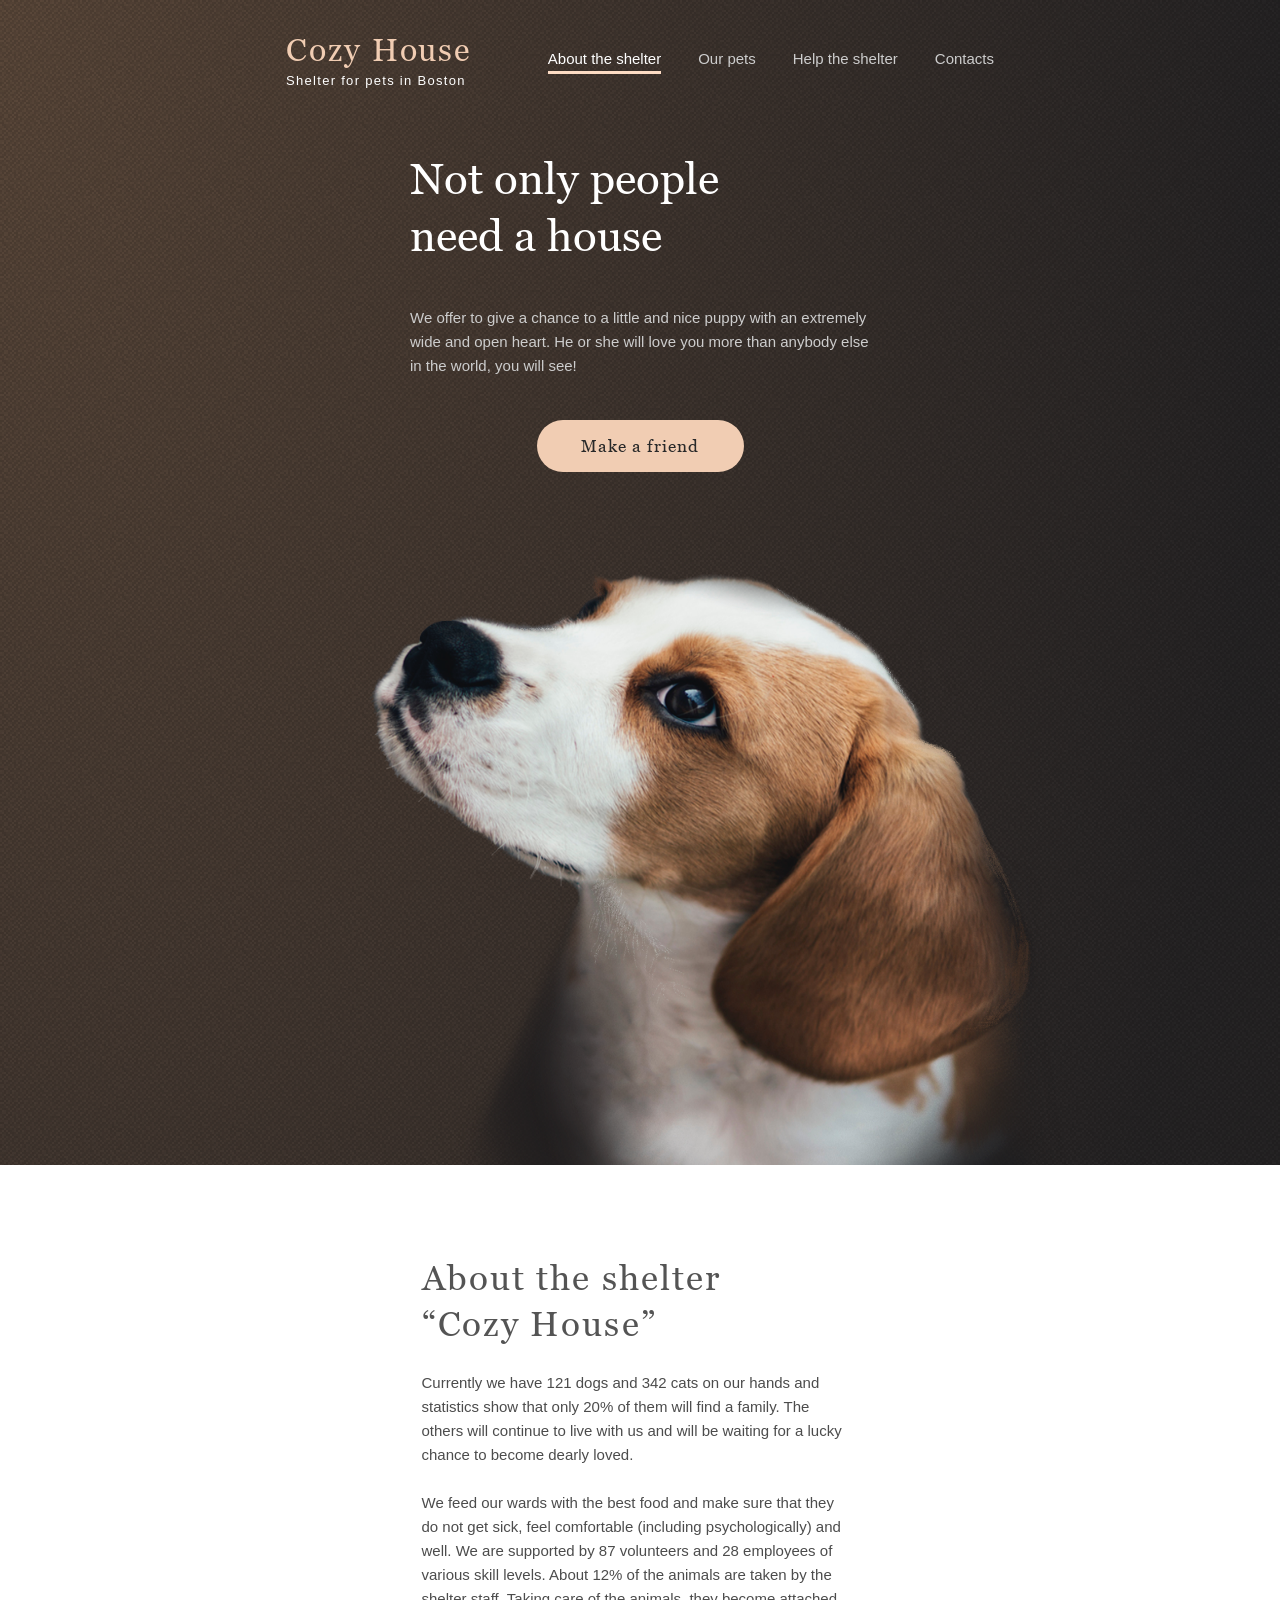
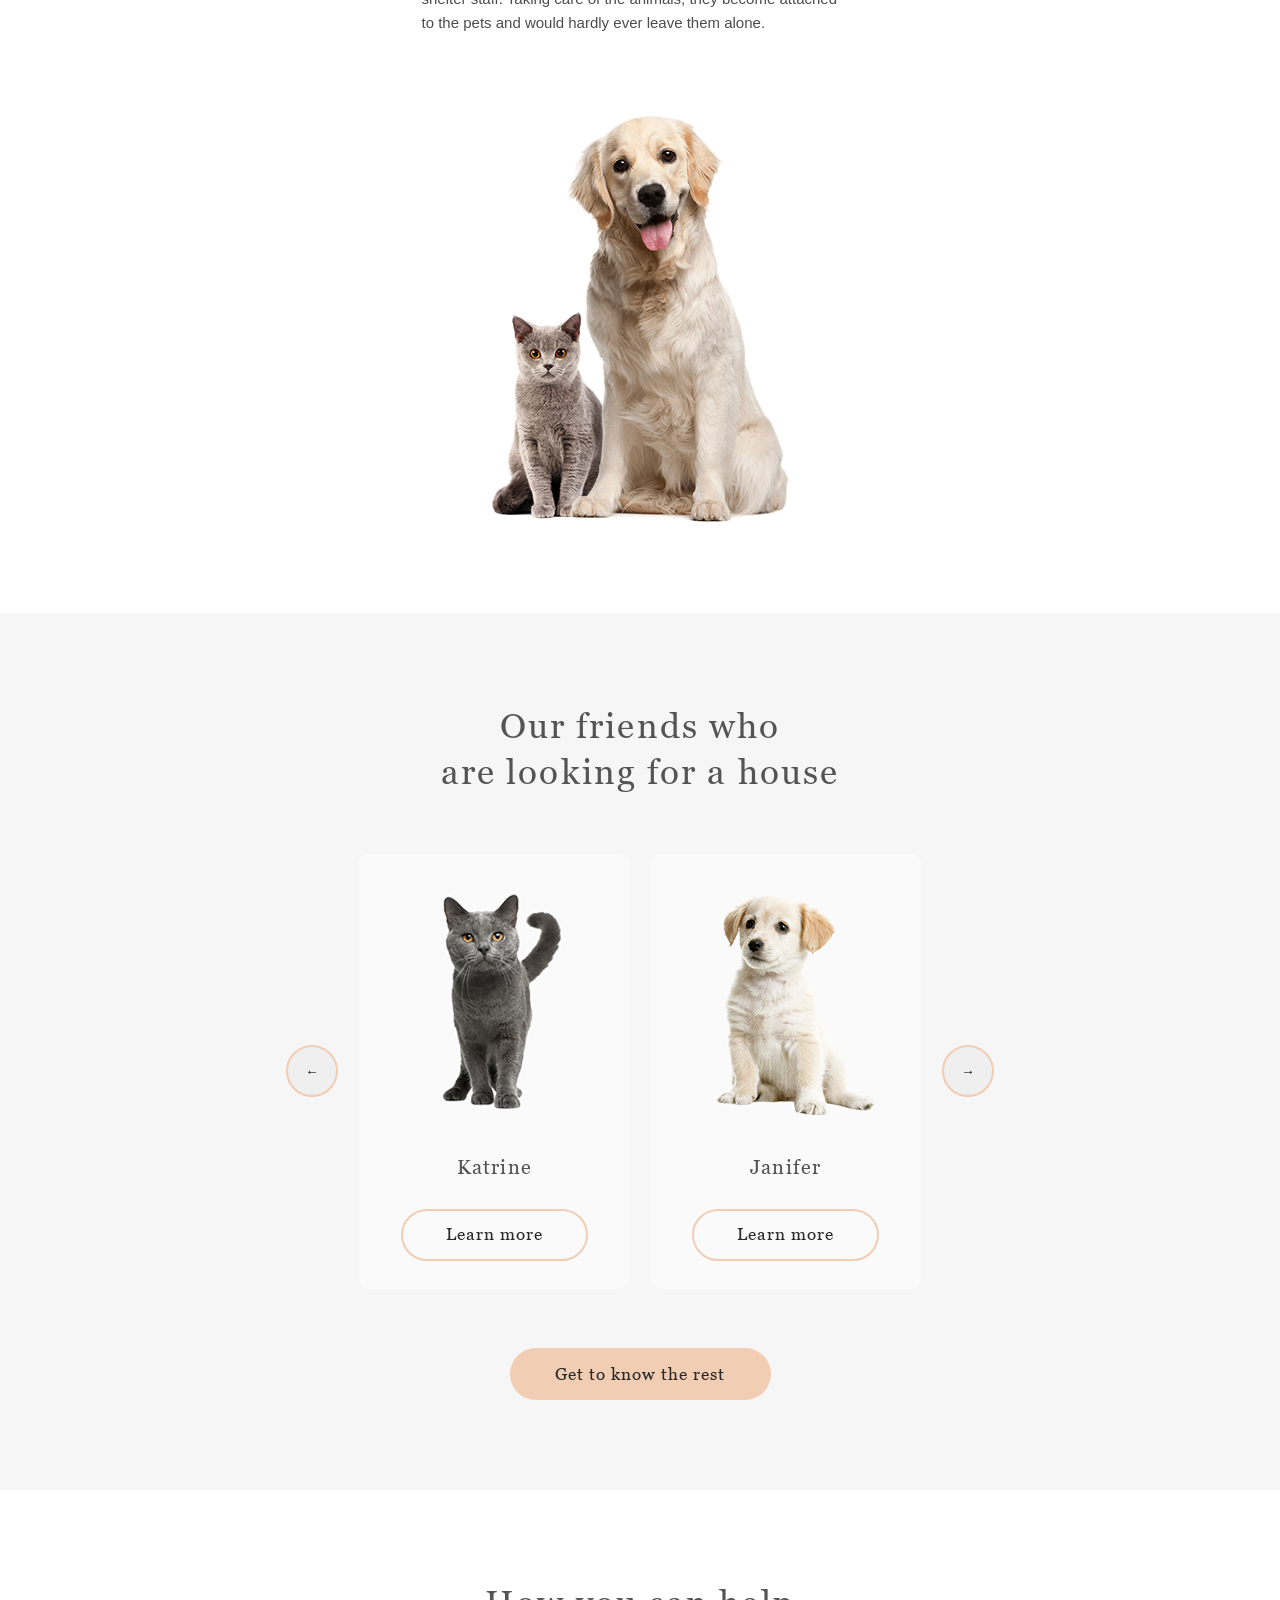
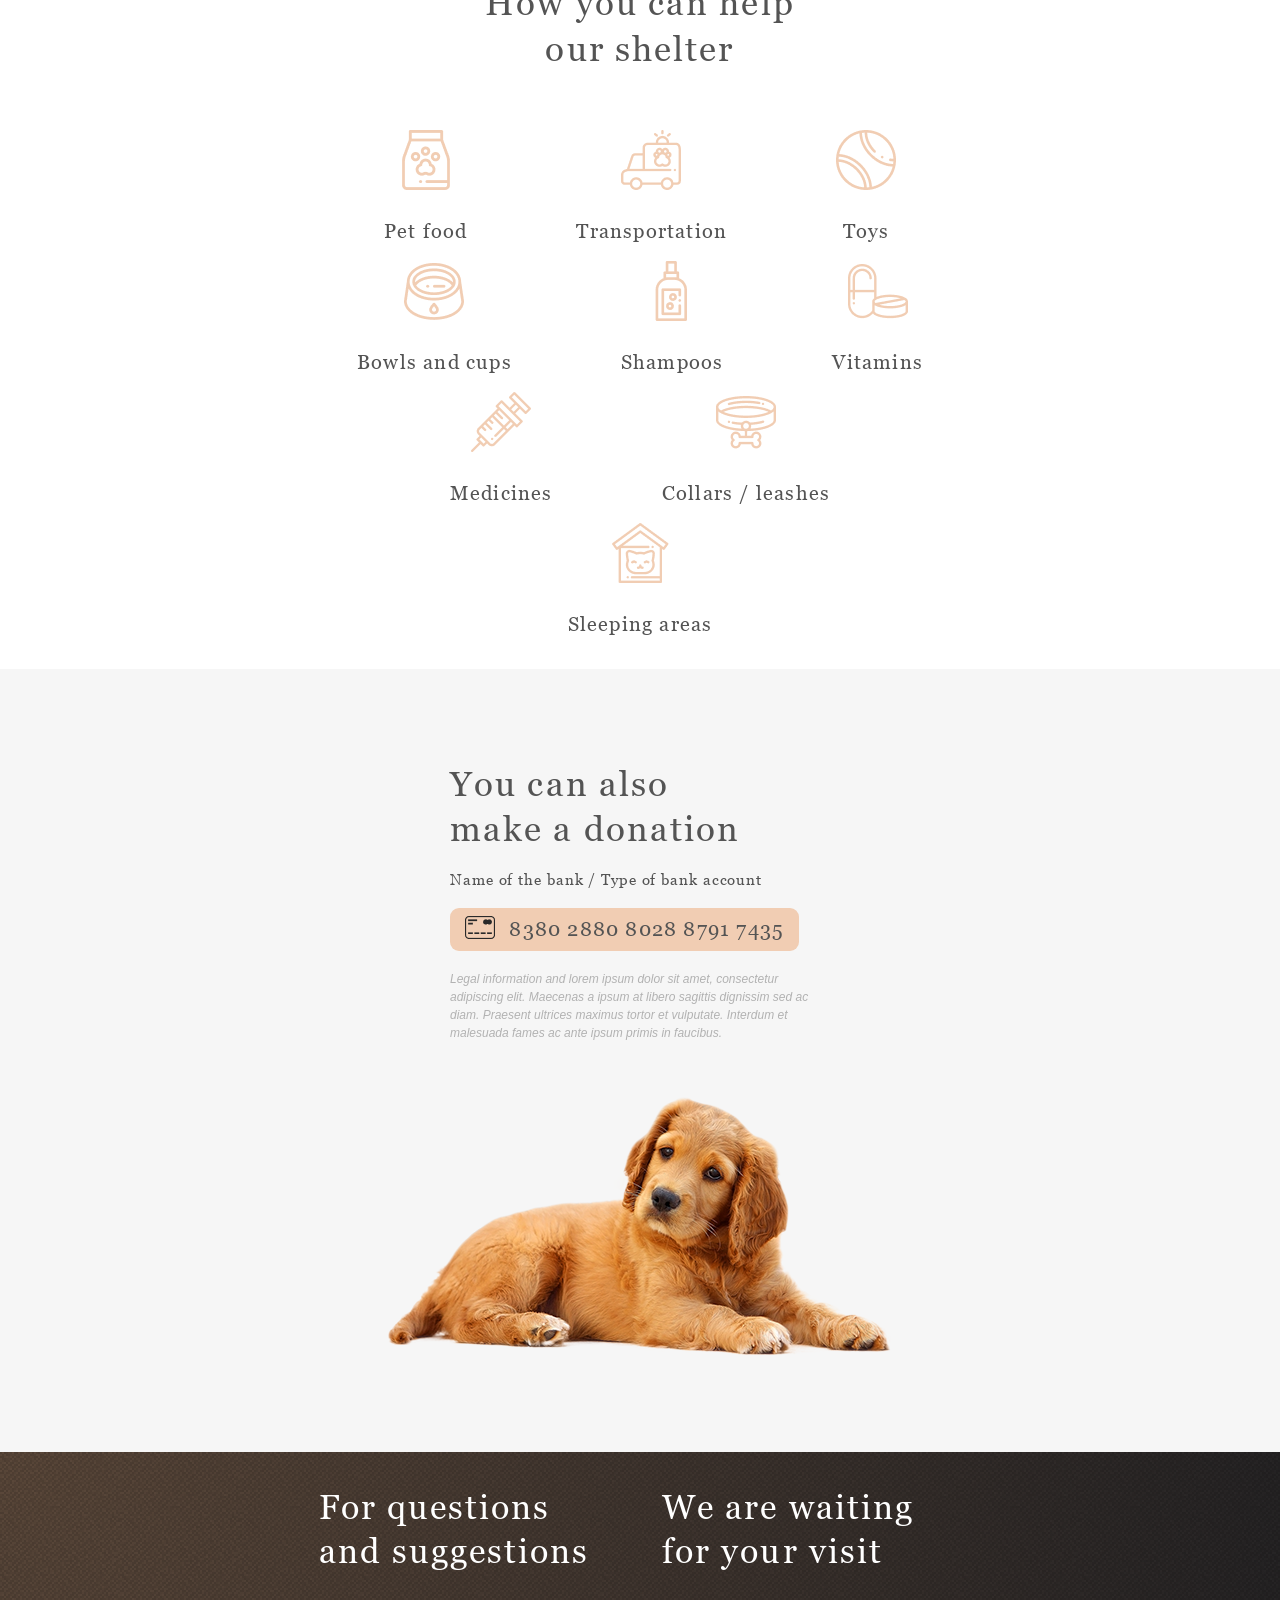
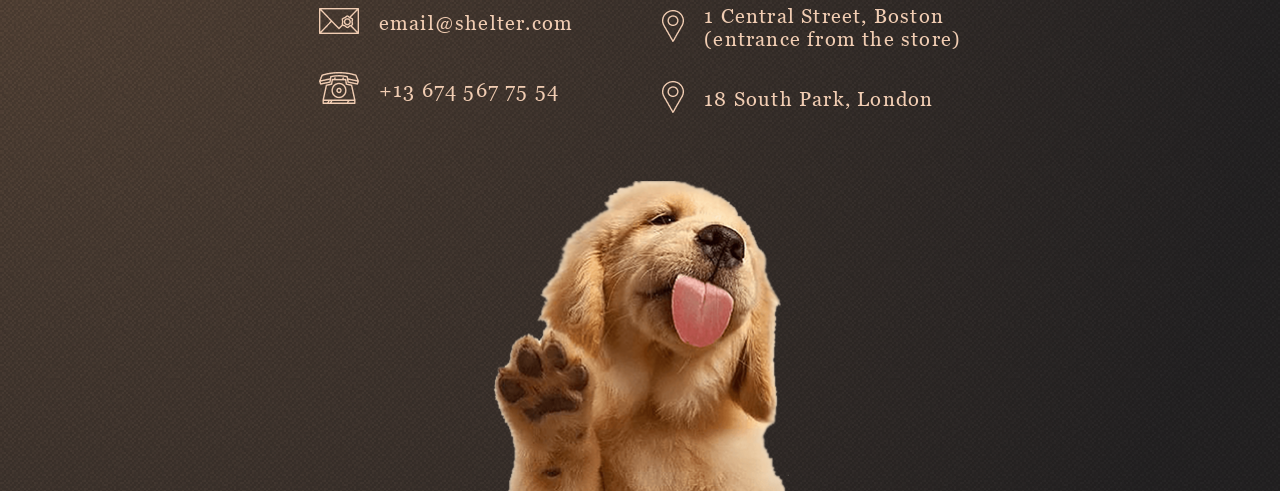
==== index.html @ 256ccdd4 "Mobile-friendly-page_2-done01 (Fri, Jun 19, 2026 21:24)" ====
<!DOCTYPE html>
<html lang="en">

<head>
    <link rel="stylesheet" href="style.css">
    <link rel="icon" href="./img/icon-phone.png">
    <meta charset="UTF-8">
    <meta name="viewport" content="width=device-width, initial-scale=1.0">
    <title>Shelter</title>
</head>

<body>

    <header class="main">
        <div class="container_head">
            <div class="head">
                <div class="logo">
                    <div class="title"><a href="./index.html">Cozy House</a></div>
                    <div class="subtitle"><a href="./index.html">Shelter for pets in Boston</a></div>                    
                </div>
                <div class="burger"><img src="./img/Burger.png" alt=""></div>
                <nav class="nav-menu">
                    <ul>
                        <li id="active_a"><a href="./index.html#about">About the shelter</a></li>
                        <li><a href="./index.html#pets">Our pets</a></li>
                        <li><a href="./index.html#help">Help the shelter</a></li>
                        <li><a href="./index.html#contacts">Contacts</a></li>
                    </ul>
                </nav>
            </div>
        </div>
        <div class="start_screen_content">
            <div class="content">
                <div class="name_content">
                    <h1>Not only people <br> need a house</h1>
                </div>
                <div class="title_content">We offer to give a chance to a little and nice puppy with an extremely wide
                    and open heart. He or she
                    will love you more than anybody else in the world, you will see!</div>
                <div class="container_button_content"><button class="button_content">Make a friend</button></div>
            </div>
            <div class="img_content"><img src="./img/start-screen-puppy.png" alt=""></div>
        </div>
    </header>

    <div class="about" id="about">
        <div class="about_pets">
            <div class="container_img_about_pets"><img class="img_about_pets" src="./img/about-pets.png" alt=""></div>
            <div class="about_content">
                <div class="about_content_name">About the shelter <br> “Cozy House”</div>
                <div class="about_content_title">Currently we have 121 dogs and 342 cats on our hands and statistics
                    show
                    that only 20% of them will find a family. The others will continue to live with us and will be
                    waiting
                    for a lucky chance to become dearly loved.</div>
                <div class="about_content_title">We feed our wards with the best food and make sure that they do not get
                    sick, feel comfortable (including psychologically) and well. We are supported by 87 volunteers and
                    28
                    employees of various skill levels. About 12% of the animals are taken by the shelter staff. Taking
                    care
                    of the animals, they become attached to the pets and would hardly ever leave them alone.</div>
            </div>
        </div>
    </div>

    <div class="pets" id="pets">
        <div class="container_pets">
            <div class="name_pets">Our friends who <br>
                are looking for a house</div>
            <div class="container_slider_pets">
                <button class="prev">←</button>
                
                
                
                <div class="slide">
                    <div class="img_slide"><img src="./img/pets-katrine.png" alt=""></div>
                    <div class="name_slide">Katrine</div>
                    <button class="button_slide">Learn more</button>
                </div>
                
                
                
                <div class="slide">
                    <div class="img_slide"><img src="./img/pets-jennifer.png" alt=""></div>
                    <div class="name_slide">Janifer</div>
                    <button class="button_slide">Learn more</button>
                </div>
                
                
                <div class="slide">
                    <div class="img_slide"><img src="./img/pets-woody.png" alt=""></div>
                    <div class="name_slide">Woody</div>
                    <button class="button_slide">Learn more</button>
                </div>
                <button class="next">→</button>
            
            
            </div>
            
                <form action="./pets.html">
                    <button class="button_pets">Get to know the rest</button>
                </form>
            
        </div>
    </div>

    <div class="help" id="help">
        <div class="container_help">
            <div class="name_help">How you can help our shelter</div>
            <div class="icon_help">
                <div class="icon">
                    <div class="img_icon"><img src="./img/icon-pet-food.png" alt=""></div>
                    <div class="name_icon">Pet food</div>
                </div>
                <div class="icon">
                    <div class="img_icon"><img src="./img/icon-transportation.png" alt=""></div>
                    <div class="name_icon">Transportation</div>
                </div>
                <div class="icon">
                    <div class="img_icon"><img src="./img/icon-toys.png" alt=""></div>
                    <div class="name_icon">Toys</div>
                </div>
                <div class="icon">
                    <div class="img_icon"><img src="./img/icon-bowls-and-cups.png" alt=""></div>
                    <div class="name_icon">Bowls and cups</div>
                </div>
                <div class="icon">
                    <div class="img_icon"><img src="./img/icon-shampoos.png" alt=""></div>
                    <div class="name_icon">Shampoos</div>
                </div>
                <div class="icon">
                    <div class="img_icon"><img src="./img/icon-vitamins.png" alt=""></div>
                    <div class="name_icon">Vitamins</div>
                </div>
                <div class="icon">
                    <div class="img_icon"><img src="./img/icon-medicines.png" alt=""></div>
                    <div class="name_icon">Medicines</div>
                </div>
                <div class="icon">
                    <div class="img_icon"><img src="./img/icon-collars-leashes.png" alt=""></div>
                    <div class="name_icon">Collars / leashes</div>
                </div>
                <div class="icon">
                    <div class="img_icon"><img src="./img/icon-sleeping-area.png" alt=""></div>
                    <div class="name_icon">Sleeping areas</div>
                </div>
            </div>
        </div>
    </div>


    <div class="donation">
        <div class="container_donation">
            <div class="img_donation"><img src="./img/donation-dog.png" alt=""></div>
            <div class="text_donation">
                <div class="name_text_donation"><div>You can also <br> make a donation</div></div>
                <div class="title_text_donation">Name of the bank / Type of bank account</div>
                <div class="container_tel_text_donation">
                    <div><img src="./img/credit-card.png" alt=""></div>
                    <div class="tel_text_donation">8380 2880 8028 8791 7435</div>
                </div>
                <div class="ps_text_donation">Legal information and lorem ipsum dolor sit amet, consectetur adipiscing
                    elit.
                    Maecenas a ipsum at
                    libero sagittis dignissim sed ac diam. Praesent ultrices maximus tortor et vulputate. Interdum et
                    malesuada fames ac ante ipsum primis in faucibus.</div>
            </div>
        </div>
    </div>

    <footer class="footer" id="contacts">
        <div class="container_footer">
            <div class="text_footer">
                <div class="name_footer">For questions and suggestions</div>
                <a href="mailto:email@shelter.com">
                    <div class="email_footer">
                        <div><img src="./img/icon-email.png" alt=""></div>
                        <div>email@shelter.com</div>
                    </div>
                </a>
                <a href="tel:+136745677554">
                    <div class="tel_footer">
                        <div><img src="./img/icon-phone.png" alt=""></div>
                        <div>+13 674 567 75 54</div>
                    </div>
                </a>
            </div>
            <div class="text_footer">
                <div class="name_footer">We are waiting for your visit</div>
                <a href="https://maps.google.com/?q=1+Central+Street,+Boston">
                    <div class="adress_footer">
                        <div><img src="./img/pin.png" alt=""></div>
                        <div>1 Central Street, Boston <br> (entrance from the store)</div>
                    </div>
                </a>
                <a href="https://maps.google.com/?q=18+South+Park,+London">
                    <div class="adress_footer">
                        <div><img src="./img/pin.png" alt=""></div>
                        <div>18 South Park, London </div>
                    </div>
                </a>
            </div>
            <div class="img_footer"><img src="./img/footer-puppy.png" alt=""></div>
        </div>
    </footer>

</body>

</html>
---- style.css ----
@font-face {
    font-family: 'Georgia';
    src: url('./fonts/Georgia/georgia.ttf');
}

:root {
    --color-light-xl: #fff;
    --color-light-l: #f6f6f6;
    --color-light-s: #fafafa;
    --color-dark-s: #cdcdcd;
    --color-dark-m: #b2b2b2;
    --color-dark-l: #545454;
    --color-dark-xl: #4c4c4c;
    --color-dark-2xl: #444;
    --color-dark-3xl: #292929;
    --color-primary: #f1cdb3;
    --color-primary-light: #fddcc4;
    --start-screen-gradient-background: #211f20;
    --footer-gradient-background: #211f20;
    --font-family: "Georgia", sans-serif;
    --second-family: "Arial", sans-serif;
    --third-family: "Inter", sans-serif;
}

body {
    margin: 0px;
    padding: 0px;
}

* {
    box-sizing: border-box;
}

html {
    scroll-behavior: smooth;
    -webkit-scroll-behavior: smooth
}

a,
h1 {
    all: unset;
}

.main {
    margin: 0 auto;
    height: 908px;
    display: flex;
    flex-direction: column;
    align-items: center;
    justify-content: space-between;
    background: url(./img/noise_transparent@2x.png), radial-gradient(100% 215.42% at 0% 0%, #5b483a 0%, #262425 100%), #211f20;
}

@media (max-width: 1280px) {
    .main, .main_pets {
        height: 1165px;
        align-items: center;
        justify-content: space-between;
    }
}

@media (max-width: 768px) {
    .main, .main_pets {
        height: 823px;
    }
}

.main_pets {
    margin: 0 auto;
    height: 120px;
    display: flex;
    flex-direction: column;
    align-items: center;
    justify-content: center;
    background: var(--color-light-xl);
}

.container_head {
    display: flex;
    flex-direction: column;
    align-items: center;
    justify-content: center;
    height: 120px;
}

.head {
    width: 1200px;
    height: 60px;
    display: flex;
    justify-content: space-between;
    align-items: center;
}

@media (max-width: 1280px) {
    .head {
        width: 708px;
    }
}

@media (max-width: 768px) {
    .head {
        display: flex;
        width: 280px;
        height: 60px;
    }
}

.logo {
    display: flex;
    gap: 5px;
    flex-direction: column;
    cursor: pointer;
}

.title,
.title h1 {
    font-family: var(--font-family);
    font-weight: 400;
    font-size: 32px;
    line-height: 110%;
    letter-spacing: 0.06em;
    color: var(--color-primary);
}

.title_pets {
    font-family: var(--font-family);
    font-weight: 400;
    font-size: 32px;
    line-height: 110%;
    letter-spacing: 0.06em;
    color: var(--color-dark-l);
}

.subtitle {
    font-family: var(--second-family);
    font-weight: 400;
    font-size: 13px;
    letter-spacing: 0.1em;
    color: var(--color-light-xl);
}

.subtitle_pets {
    font-family: var(--second-family);
    font-weight: 400;
    font-size: 13px;
    letter-spacing: 0.1em;
    color: var(--color-dark-3xl);
}

.burger {
    display: none;
}

@media (max-width: 768px) {
    .burger {
        display: flex;
    }
}

.nav-menu ul {
    list-style: none;
    display: inline-flex;
    gap: 37px;
    font-family: var(--second-family);
    font-weight: 400;
    font-size: 15px;
    line-height: 160%;
    color: var(--color-dark-s);
    cursor: pointer;
}

.nav-menu_pets ul {
    list-style: none;
    display: inline-flex;
    gap: 37px;
    font-family: var(--second-family);
    font-weight: 400;
    font-size: 15px;
    line-height: 160%;
    color: var(--color-dark-l);
    cursor: pointer;
}

@media (max-width: 768px) {
    .nav-menu, .nav-menu_pets {
        display: none;
    }
}

#active_a {
    color: #fff;
    border-bottom: 3px solid var(--color-primary-light);
}

#active_a_pets {
    border-bottom: 3px solid var(--color-primary-light);
}

.start_screen_content {
    display: flex;
    width: 1200px;
    justify-content: space-between;
    align-items: center;
}

@media (max-width: 1280px) {
    .start_screen_content {
        width: 569px;
        height: 1015px;
        flex-direction: column;
        align-items: center;
    }
}

@media (max-width: 768px) {
    .start_screen_content {
        width: 300px;
        height: 673px;
        align-items: end;
    }
}

.content {
    display: flex;
    flex-direction: column;
    justify-content: space-between;
    width: 460px;
    height: 322px;
}

@media (max-width: 768px) {
    .content {
        width: 300px;
        height: 296px;
    }
}

.img_content {
    display: flex;
    height: 728px;
}

@media (max-width: 1280px) {
    .img_content {
        height: 593px;
        margin-left: 155px;
    }
}

@media (max-width: 768px) {
    .img_content {
        width: 260px;
        height: 271px;
    }
}

.name_content {
    font-family: var(--font-family);
    font-weight: 400;
    font-size: 44px;
    line-height: 130%;
    color: var(--color-light-xl);
}

@media (max-width: 768px) {
    .name_content {
        font-family: var(--font-family);
        font-weight: 400;
        font-size: 25px;
        line-height: 130%;
        letter-spacing: 0.06em;
        text-align: center;
        color: var(--color-light-xl);
    }
}

.title_content {
    font-family: var(--second-family);
    font-weight: 400;
    font-size: 15px;
    line-height: 160%;
    color: var(--color-dark-s);
}

@media (max-width:768px) {
    .title_content {
        font-family: var(--second-family);
        font-weight: 400;
        font-size: 15px;
        line-height: 160%;
        text-align: center;
        color: var(--color-dark-s);
    }
}

@media (max-width: 1280px) {
    .container_button_content {
        display: flex;
        justify-content: center;
    }
}

.button_content {
    border-radius: 100px;
    border-style: hidden;
    width: 207px;
    height: 52px;
    background: var(--color-primary);
    font-family: var(--font-family);
    font-weight: 400;
    font-size: 17px;
    line-height: 130%;
    letter-spacing: 0.06em;
    color: var(--color-dark-3xl);
}

.button_content:hover {
    cursor: pointer;
    background: var(--color-primary-light);
}

.about {
    margin: 0 auto;
    height: 588px;
    display: flex;
    align-items: center;
    justify-content: center;
}

@media (max-width: 1280px) {
    .about {
        height: 1048px;
    }
}

@media (max-width: 768px) {
    .about {
        height: 974px;
    }
}

.about_pets {
    width: 1200px;
    height: 408px;
    display: flex;
    justify-content: space-evenly;
}

@media (max-width: 1280px) {
    .about_pets {
        width: 437px;
        height: 868px;
        display: flex;
        flex-direction: column-reverse;
        justify-content: space-between;
    }
    .container_img_about_pets {
        display: flex;
        justify-content: center;
    }

    .img_about_pets {
        width: 300px;
        height: 408px;
        align-self: center;
    }
}

@media (max-width: 768px) {
    .about_pets {
        width: 300px;
        height: 890px;
        display: flex;
    }
    .img_about_pets {
        width: 260px;
        height: 354px;
    }
}

.about_content {
    width: 430px;
    height: 380px;
    display: flex;
    flex-direction: column;
    justify-content: space-between;
}

@media (max-width: 768px) {
    .about_content {
        width: 300px;
        height: 494px;
    }
}

.about_content_name {
    font-family: var(--font-family);
    font-weight: 400;
    font-size: 35px;
    line-height: 130%;
    letter-spacing: 0.06em;
    color: var(--color-dark-l);
}

@media (max-width: 768px) {
    .about_content_name {
        font-family: var(--font-family);
        font-weight: 400;
        font-size: 25px;
        line-height: 130%;
        letter-spacing: 0.06em;
        text-align: center;
        color: var(--color-dark-l);
    }
}


.about_content_title {
    font-family: var(--second-family);
    font-weight: 400;
    font-size: 15px;
    line-height: 160%;
    color: var(--color-dark-xl);
}

@media (max-width: 768px) {
    .about_content_title {
        font-family: var(--second-family);
        font-weight: 400;
        font-size: 15px;
        line-height: 160%;
        text-align: justify;
        color: var(--color-dark-xl);
    }
}

.pets {
    display: flex;
    justify-content: center;
    align-items: center;
    height: 877px;
    background: var(--color-light-l);
}

@media (max-width: 768px) {
    .pets {
        height: 791px;
    }
}

.container_pets {
    height: 697px;
    display: flex;
    align-items: center;
    justify-content: space-between;
    flex-direction: column;
}

@media (max-width: 1280px) {
    .container_pets {
        width: 708px;
        height: 697px;
        display: flex;
    }
}

@media (max-width: 768px) {
    .container_pets {
        width: 300px;
        height: 707px;
    }
}

.name_pets {
    font-family: var(--font-family);
    font-weight: 400;
    font-size: 35px;
    line-height: 130%;
    letter-spacing: 0.06em;
    text-align: center;
    color: var(--color-dark-l);
}

@media (max-width: 768px) {
    .name_pets {
        font-family: var(--font-family);
        font-weight: 400;
        font-size: 25px;
        line-height: 130%;
        letter-spacing: 0.06em;
        text-align: center;
        color: var(--color-dark-l);
    }
}

.button_pets {
    border-radius: 100px;
    border-style: hidden;
    width: 261px;
    height: 52px;
    background: var(--color-primary);
    font-family: var(--font-family);
    font-weight: 400;
    font-size: 17px;
    line-height: 130%;
    letter-spacing: 0.06em;
    color: var(--color-dark-3xl);
}

.button_pets:hover {
    cursor: pointer;
    background: var(--color-primary-light);
}

.container_slider_pets {
    width: 1200px;
    display: flex;
    justify-content: space-between;
    align-items: center;
    flex-wrap: wrap;
}

@media (max-width: 1280px) {
    .container_slider_pets {
        width: 708px;
        height: 435px;
    }
    .container_slider_pets div:nth-child(4) {
        display: none;
    }
}

@media (max-width: 768px) {
    .container_slider_pets {
        width: 270px;
        height: 507px;
        display: flex;
        align-items: flex-start;
        flex-direction: column-reverse;
    }
    .container_slider_pets div:nth-child(3) {
        display: none;
    }
}

.container_slider_pets_our_pets {
    width: 1200px;
    height: 930px;
    display: flex;
    justify-content: space-between;
    align-items: center;
    flex-wrap: wrap;
    gap: 35px;
}

@media (max-width: 1280px) {
    .container_slider_pets_our_pets {
        width: 580px;
        height: 1365px;
    }
    .container_slider_pets_our_pets div:nth-child(4) {
        display: none;
    }
    .container_slider_pets_our_pets div:nth-child(5) {
        display: none;
    }
}

@media (max-width: 768px) {
    .container_slider_pets_our_pets {
        width: 270px;
        height: 1365px;
        gap:0px;
        justify-content: center;
    }
    .container_slider_pets_our_pets div:nth-child(6) {
        display: none;
    }
    .container_slider_pets_our_pets div:nth-child(7) {
        display: none;
    }
    .container_slider_pets_our_pets div:nth-child(8) {
        display: none;
    }
}

.prev,
.next {
    border-radius: 100px;
    border: 2px solid var(--color-primary);
    width: 52px;
    height: 52px;
    fill: var(--color-dark-3xl);
    transition: 0.3s;
}

@media (max-width: 768px) {
    .prev {
        position: relative;
        left: 43px;
    }

    .container_navigation_pets .prev{
        position:unset;
    }

      .container_navigation_pets .next{
        position:unset;
    }

    .next {
        position: relative;
        left: -96px;
    }

}

#prev_inactive {
    border: 2px solid var(--color-dark-s);
}

.prev:hover,
.next:hover {
    transform: scale(1.2);
    cursor: pointer;
}

#prev_inactive:hover {
    transform: scale(1);
}

.slide {
    width: 270px;
    height: 435px;
    display: flex;
    flex-direction: column;
    align-items: center;
    border-radius: 9px;
    background: var(--color-light-s);
    transition: 0.3s;
}

.slide:hover {
    box-shadow: 0.3em 0.3em 1em rgba(190, 190, 190, 0.3);
}

.name_slide {
    margin-top: 31px;
    font-family: var(--font-family);
    font-weight: 400;
    font-size: 20px;
    letter-spacing: 0.06em;
    text-align: center;
    color: var(--color-dark-l);
}

.button_slide {
    margin-top: 30px;
    border: 2px solid var(--color-primary);
    border-radius: 100px;
    width: 187px;
    height: 52px;
    font-family: var(--font-family);
    font-weight: 400;
    font-size: 17px;
    line-height: 130%;
    letter-spacing: 0.06em;
    color: var(--color-dark-3xl);
    background: var(--color-light-s);
}

.button_slide:hover {
    background: var(--color-light-l);
    cursor: pointer;
}

.img_slide {
    width: 270px;
    height: 270px;
}

.help {
    height: 611px;
    display: flex;
    align-items: center;
    justify-content: center;
    background: var(--color-light-xl);
}

@media (max-width: 1280px) {
    .help {
        height: 779px;
    }
}

@media (max-width: 768px) {
    .help {
        margin: 0 auto;
        width: 320px;
        height: 745px;
    }
}

.container_help {
    height: 431px;
    width: 1200px;
    display: flex;
    align-items: center;
    justify-content: space-between;
    flex-direction: column;
}

@media (max-width: 1280px) {
    .container_help {
        width: 630px;
        height: 599px;
        display: flex;
    }
}

@media (max-width: 728px) {
    .container_help {
        width: 320px;
        height: 745px;
        justify-content: space-evenly;
    }
}

.name_help {
    width: 310px;
    height: 90px;
    font-family: var(--font-family);
    font-weight: 400;
    font-size: 35px;
    line-height: 130%;
    letter-spacing: 0.06em;
    text-align: center;
    color: var(--color-dark-l);
}

@media (max-width: 768px) {
    .name_help {
        width: 222px;
        height: 64px;
        font-family: var(--font-family);
        font-weight: 400;
        font-size: 25px;
        line-height: 130%;
        letter-spacing: 0.06em;
        text-align: center;
        color: var(--color-dark-l);
    }
}

.icon_help {
    height: 281px;
    width: 1026px;
    display: flex;
    justify-content: center;
    flex-wrap: wrap;
    align-content: space-between;
    gap: 0px 119px;
}

@media (max-width: 1280px) {
    .icon_help {
        width: 630px;
        height: 449px;
        gap: 18px 109px;
    }
}


@media (max-width: 768px) {
    .icon_help {
        width: 300px;
        height: 555px;
        gap: 0px 0px;
        justify-content: flex-start;
    }
}

.icon {
    height: 113px;
    display: flex;
    flex-direction: column;
    align-items: center;
    justify-content: space-between;
    transition: 0.2s;
}

.icon:hover {
    transform: scale(1.05);
    cursor: pointer;
}


@media (max-width: 1268px) {
    .icon {
        width: 121px;
        height: 112px;
    }
}

@media (max-width: 768px) {
    .icon {
        width: 145px;
        height: 87px;
    }
}

@media (max-width: 768px) {
    .img_icon img {
        width: 50px;
        height: 50px;
    }
}

.name_icon {
    font-family: var(--font-family);
    font-weight: 400;
    font-size: 20px;
    line-height: 115%;
    letter-spacing: 0.06em;
    text-align: center;
    color: var(--color-dark-l);
}

@media (max-width: 768px) {
    .name_icon {
        font-family: var(--font-family);
        font-weight: 400;
        font-size: 15px;
        line-height: 110%;
        letter-spacing: 0.06em;
        text-align: center;
        color: var(--color-dark-l);
    }
}


.donation {
    display: flex;
    height: 462px;
    background: var(--color-light-l);
    align-items: center;
    justify-content: center;
}

@media (max-width: 1280px) {
    .donation {
        height: 783px;
    }
}

@media (max-width: 768px) {
    .donation {
        height: 543px;
    }
}

.container_donation {
    display: flex;
    justify-content: space-between;
    width: 915px;
}

@media (max-width: 1280px) {
    .container_donation {
        display: flex;
        flex-direction: column-reverse;
        justify-content: space-between;
        align-items: center;
        width: 505px;
        height: 600px;
    }
}

@media (max-width: 768px) {
    .container_donation {
        width: 320px;
        height: 543px;
        justify-content: space-evenly;
    }
}

@media (max-width: 768px) {
    .img_donation {
        width: 260px;
        height: 135px;
    }
}


@media (max-width:768px) {
    .img_donation img {
        width: 260px;
        height: 135px;
    }
}

.text_donation {
    width: 380px;
    height: 282px;
    display: flex;
    flex-direction: column;
    justify-content: space-between;
}

@media (max-width:768px) {
    .text_donation {
        width: 300px;
        height: 281px;
        align-items: center;
    }
}

.name_text_donation {
    font-family: var(--font-family);
    font-weight: 400;
    font-size: 35px;
    line-height: 130%;
    letter-spacing: 0.06em;
    color: var(--color-dark-l);
}

@media (max-width: 768px) {
    .name_text_donation {
        font-family: var(--font-family);
        font-weight: 400;
        font-size: 25px;
        line-height: 130%;
        letter-spacing: 0.06em;
        text-align: center;
        color: var(--color-dark-l);
    }
}

.title_text_donation {
    font-family: var(--font-family);
    font-weight: 400;
    font-size: 15px;
    line-height: 110%;
    letter-spacing: 0.06em;
    color: var(--color-dark-l);
}

@media (max-width: 768px) {
    .title_text_donation {
        font-family: var(--font-family);
        font-weight: 400;
        font-size: 13px;
        line-height: 160%;
        color: var(--color-dark-l);
    }
}

.container_tel_text_donation {
    border-radius: 9px;
    width: 349px;
    height: 43px;
    background: var(--color-primary);
    display: flex;
    align-items: center;
    justify-content: space-evenly;
}

@media (max-width: 768px) {
    .container_tel_text_donation {
        width: 281px;
        height: 43px;
    }
}

.tel_text_donation {
    font-family: var(--font-family);
    font-weight: 400;
    font-size: 20px;
    line-height: 115%;
    letter-spacing: 0.06em;
    color: var(--color-dark-l);
}

@media (max-width: 768px) {
    .tel_text_donation {
        font-family: var(--font-family);
        font-weight: 400;
        font-size: 15px;
        line-height: 110%;
        letter-spacing: 0.06em;
        color: var(--color-dark-l);
    }
}

.ps_text_donation {
    font-family: var(--second-family);
    font-style: italic;
    font-weight: 400;
    font-size: 12px;
    line-height: 150%;
    color: var(--color-dark-m);
}

@media (max-width:768px) {
    .ps_text_donation {
        width: 280px;
        height: 90px;
        font-family: var(--second-family);
        font-style: italic;
        font-weight: 400;
        font-size: 12px;
        line-height: 150%;
        text-align: justify;
        color: var(--color-dark-m);
    }
}

.footer {
    display: flex;
    height: 350px;
    background: url(./img/noise_transparent@2x.png), radial-gradient(100% 215.42% at 0% 0%, #5b483a 0%, #262425 100%), #211f20;
    justify-content: space-around;
    align-items: flex-end;
}

@media (max-width: 1280px) {
    .footer {
        height: 639px;
        align-items: center;
    }
}

@media (max-width: 768px) {
    .footer {
        height: 809px;
    }
}

.container_footer {
    width: 1200px;
    height: 310px;
    display: flex;
    flex-direction: row;
    justify-content: space-between;
    flex-wrap: wrap
}

@media (max-width: 1280px) {
    .container_footer {
        display: flex;
        justify-content: space-around;
        width: 708px;
        height: 573px;
        gap: 62px 0px;
    }
}

@media (max-width: 768px) {
    .container_footer {
        width: 300px;
        height: 809px;
        gap: 0px;
        align-items: flex-end;
    }
}

.name_footer {
    width: 278px;
    height: 90px;
    font-family: var(--font-family);
    font-weight: 400;
    font-size: 34px;
    line-height: 130%;
    letter-spacing: 0.06em;
    color: var(--color-light-xl);
}

@media (max-width:768px) {
    .name_footer {
        font-family: var(--font-family);
        font-weight: 400;
        font-size: 25px;
        line-height: 130%;
        letter-spacing: 0.06em;
        text-align: center;
        color: var(--color-light-xl);
    }
}

.adress_footer,
.email_footer,
.tel_footer {
    display: flex;
    flex-direction: row;
    align-items: center;
    gap: 20px;
    cursor: pointer;
    transition: 0.5s;
}

.adress_footer:hover,
.email_footer:hover,
.tel_footer:hover {
    transform: scale(1.05);
    opacity: 0.6;
}

@media (max-width: 768px) {
    .email_footer,
    .tel_footer {
        font-family: var(--font-family);
        font-weight: 400;
        font-size: 20px;
        line-height: 115%;
        letter-spacing: 0.06em;
        color: var(--color-primary);
    }
}

.text_footer {
    height: 234px;
    display: flex;
    flex-direction: column;
    gap: 30px;
    font-family: var(--font-family);
    font-weight: 400;
    font-size: 20px;
    line-height: 115%;
    letter-spacing: 0.06em;
    color: var(--color-primary);
}

@media (max-width: 768px) {
    .text_footer {
        width: 300px;
        height: 235px;
    }

    .text_footer:nth-child(1) {
        align-items: center;
    }
}

@media (max-width:768px) {
    .img_footer img {
        display: flex;
        width: 260px;
        height: 269px;
    }
}

.our_pets {
    display: flex;
    justify-content: center;
    align-items: center;
    height: 1342px;
    background: var(--color-light-l);
}

@media (max-width:1280px) {
    .our_pets {
        display: flex;
        height: 1733px;
    }
}

.container_our_pets {
    height: 1162px;
    display: flex;
    flex-direction: column;
    align-items: center;
    justify-content: space-between;
}

@media (max-width: 1280px) {
    .container_our_pets {
        width: 708px;
        height: 1603px;
    }
}

@media (max-width: 768px) {
    .container_our_pets {
        width: 320px;
        height: 1649px;
        justify-content: space-evenly
    }
}

.container_navigation_pets {
    display: flex;
    flex-direction: row;
    gap: 20px;
}

@media (max-width:768px) {
    .container_navigation_pets{
        width: 300px;
        height: 52px;
        gap: 10px
    }
}

.page_pets {
    display: flex;
    align-items: center;
    justify-content: center;
    border-radius: 50%;
    border-style: hidden;
    width: 52px;
    height: 52px;
    background: var(--color-primary);
    font-family: var(--font-family);
    font-weight: 400;
    font-size: 17px;
    line-height: 130%;
    letter-spacing: 0.06em;
    color: var(--color-dark-3xl);
}
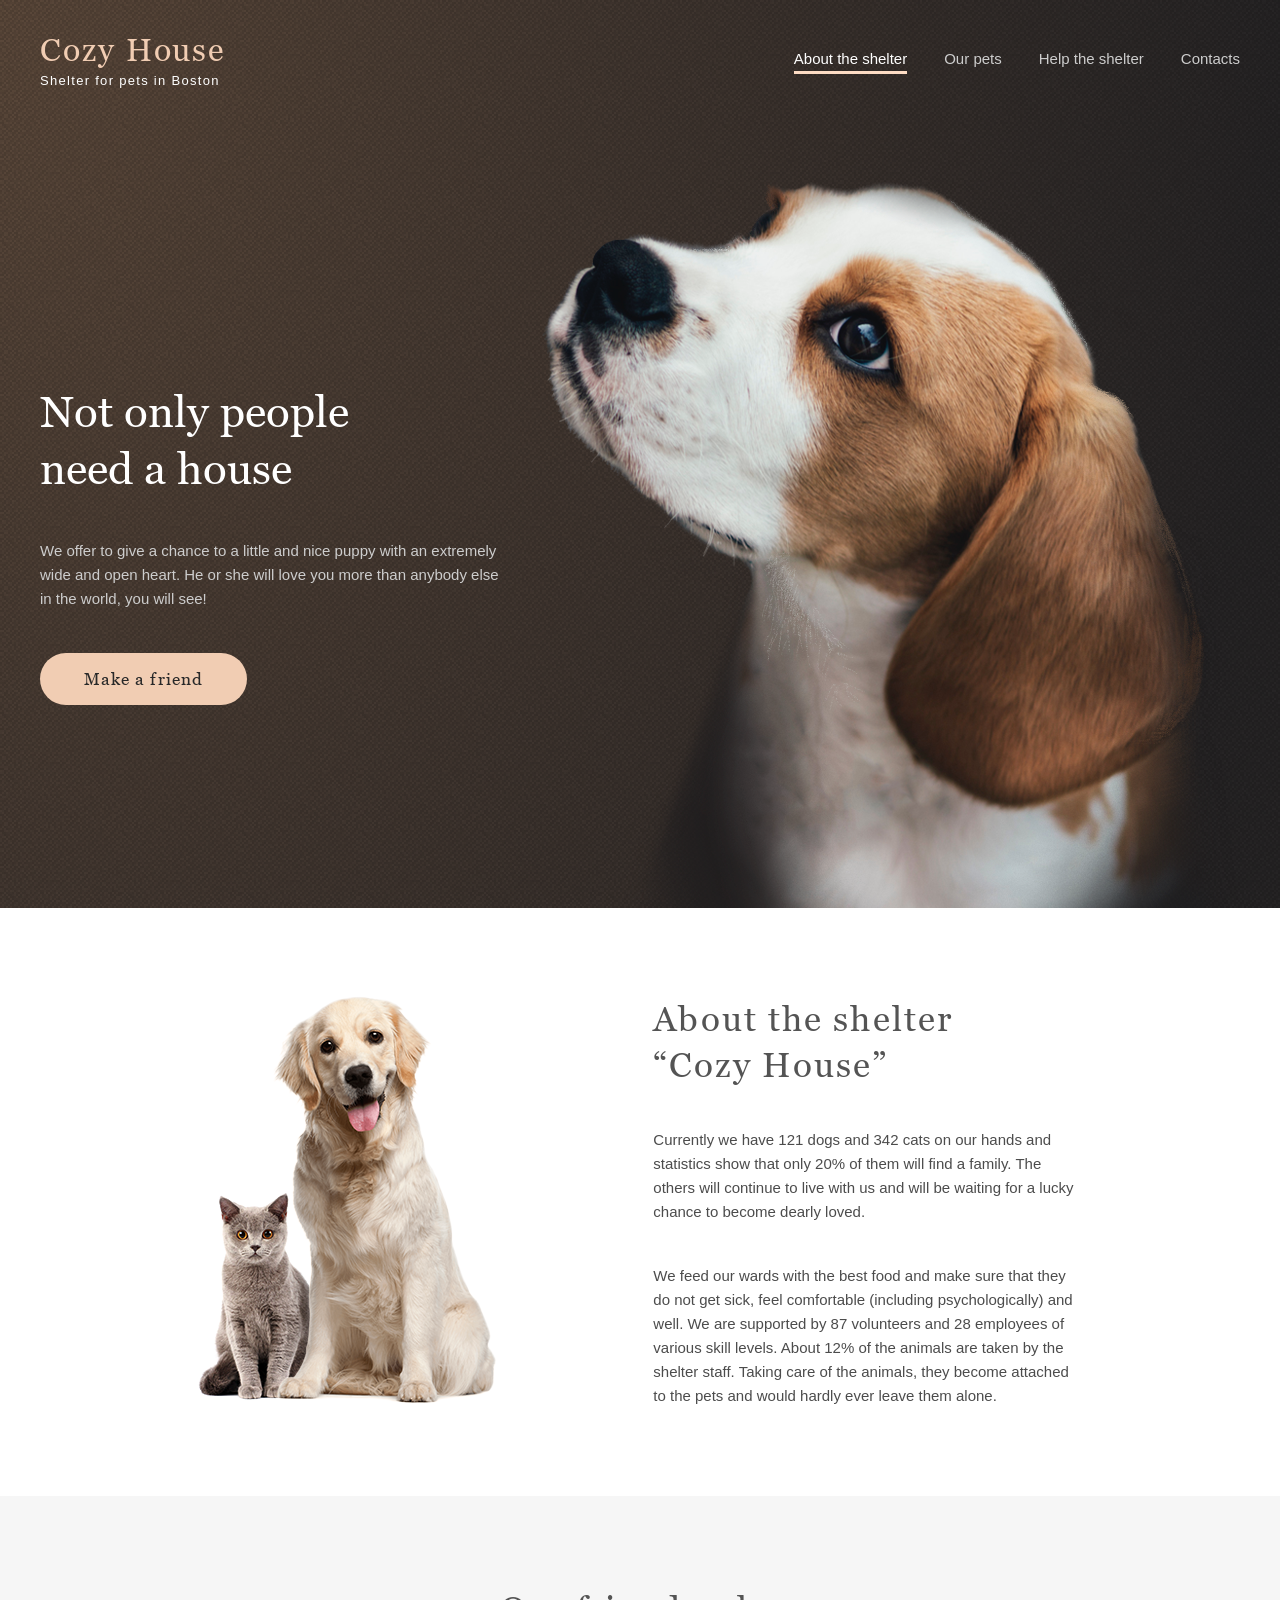
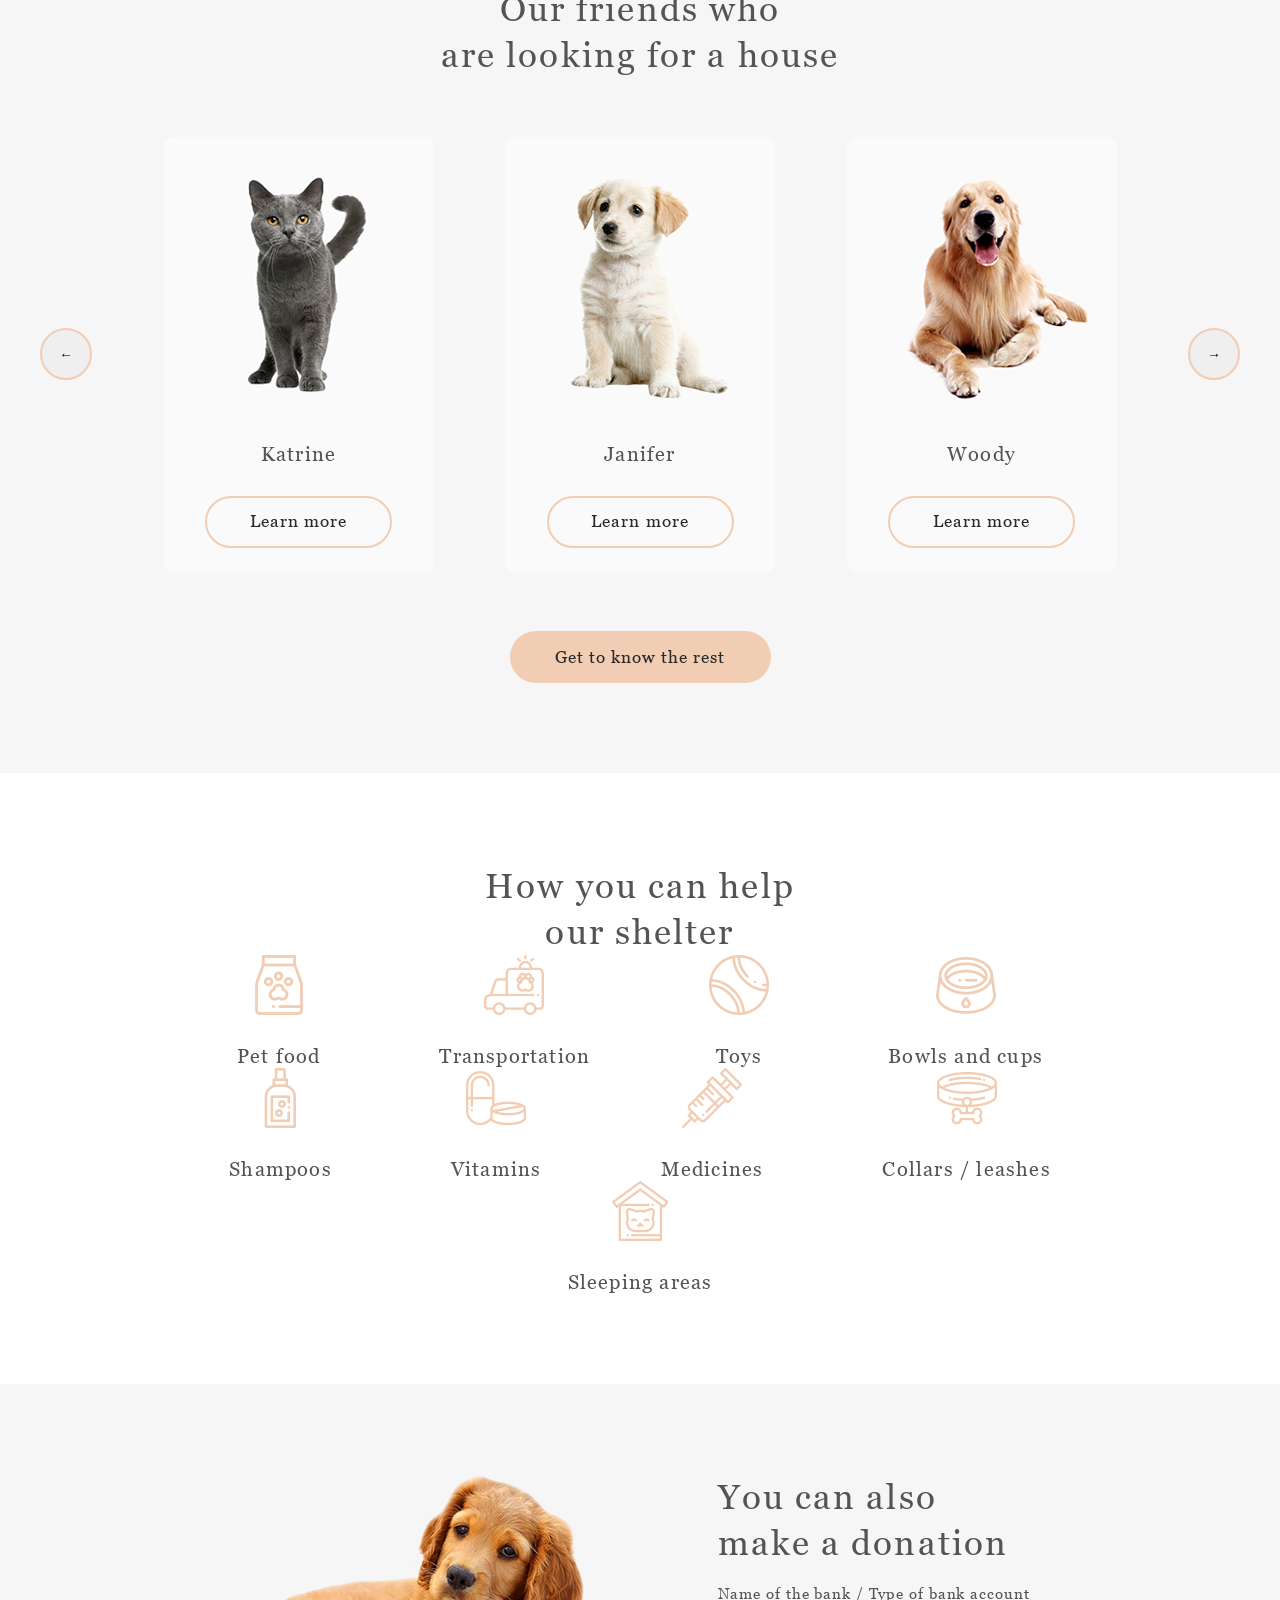
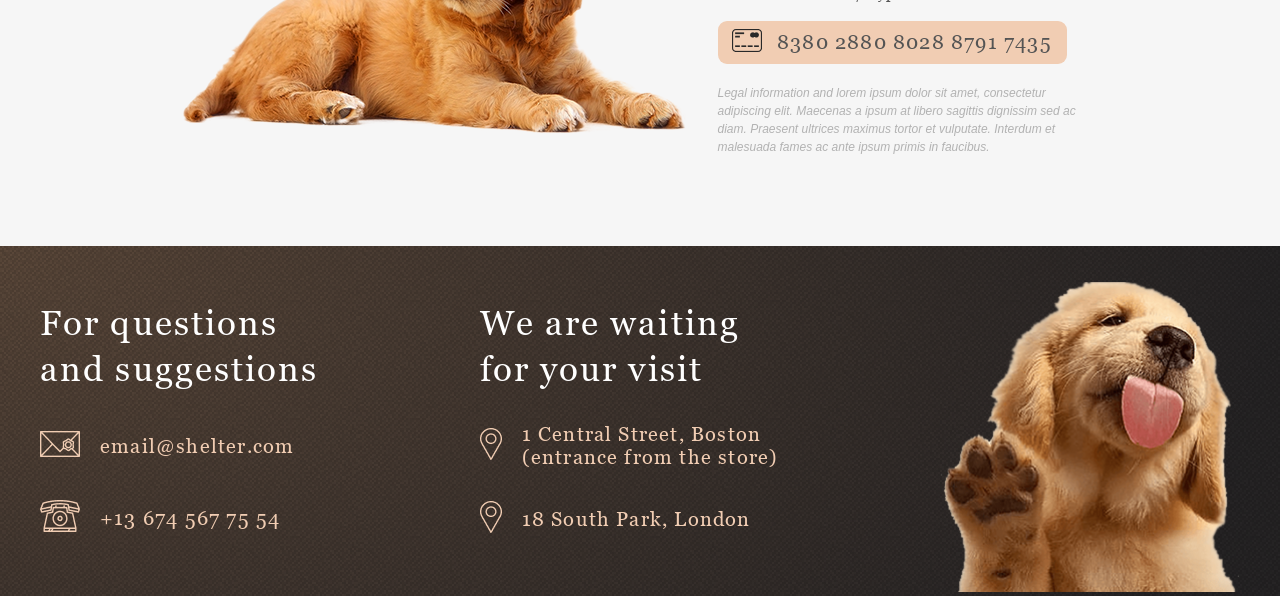
==== commit c4dfccde: "Fix005 (Mon, Tue 23, 2026 16:25)" ====
--- a/index.html
+++ b/index.html
@@ -190,7 +190,7 @@
                 <a href="https://maps.google.com/?q=1+Central+Street,+Boston">
                     <div class="adress_footer">
                         <div><img src="./img/pin.png" alt=""></div>
-                        <div>1 Central Street, Boston <br> (entrance from the store)</div>
+                        <div>1 Central Street, Boston (entrance from the store)</div>
                     </div>
                 </a>
                 <a href="https://maps.google.com/?q=18+South+Park,+London">
--- a/style.css
+++ b/style.css
@@ -42,8 +42,8 @@
 }
 
 .main {
-    margin: 0 auto;
-    height: 908px;
+    /* margin: 0 auto; */
+    min-height: 908px;
     display: flex;
     flex-direction: column;
     align-items: center;
@@ -51,9 +51,9 @@
     background: url(./img/noise_transparent@2x.png), radial-gradient(100% 215.42% at 0% 0%, #5b483a 0%, #262425 100%), #211f20;
 }
 
-@media (max-width: 1280px) {
+@media (max-width: 1279px) {
     .main, .main_pets {
-        height: 1165px;
+        min-height: 1165px;
         align-items: center;
         justify-content: space-between;
     }
@@ -61,13 +61,13 @@
 
 @media (max-width: 768px) {
     .main, .main_pets {
-        height: 823px;
+        min-height: 823px;
     }
 }
 
 .main_pets {
     margin: 0 auto;
-    height: 120px;
+    min-height: 120px;
     display: flex;
     flex-direction: column;
     align-items: center;
@@ -80,18 +80,18 @@
     flex-direction: column;
     align-items: center;
     justify-content: center;
-    height: 120px;
+    min-height: 120px;
 }
 
 .head {
     width: 1200px;
-    height: 60px;
-    display: flex;
-    justify-content: space-between;
-    align-items: center;
-}
-
-@media (max-width: 1280px) {
+    min-height: 60px;
+    display: flex;
+    justify-content: space-between;
+    align-items: center;
+}
+
+@media (max-width: 1279px) {
     .head {
         width: 708px;
     }
@@ -101,7 +101,7 @@
     .head {
         display: flex;
         width: 280px;
-        height: 60px;
+        min-height: 60px;
     }
 }
 
@@ -149,9 +149,10 @@
 
 .burger {
     display: none;
-}
-
-@media (max-width: 768px) {
+    cursor: pointer;
+}
+
+@media (max-width: 767px) {
     .burger {
         display: flex;
     }
@@ -181,7 +182,7 @@
     cursor: pointer;
 }
 
-@media (max-width: 768px) {
+@media (max-width: 767px) {
     .nav-menu, .nav-menu_pets {
         display: none;
     }
@@ -203,19 +204,19 @@
     align-items: center;
 }
 
-@media (max-width: 1280px) {
+@media (max-width: 1279px) {
     .start_screen_content {
         width: 569px;
-        height: 1015px;
+        min-height: 1015px;
         flex-direction: column;
         align-items: center;
     }
 }
 
-@media (max-width: 768px) {
+@media (max-width: 767px) {
     .start_screen_content {
         width: 300px;
-        height: 673px;
+        min-height: 673px;
         align-items: end;
     }
 }
@@ -225,32 +226,36 @@
     flex-direction: column;
     justify-content: space-between;
     width: 460px;
-    height: 322px;
-}
-
-@media (max-width: 768px) {
+    min-height: 322px;
+}
+
+@media (max-width: 767px) {
     .content {
         width: 300px;
-        height: 296px;
+        min-height: 296px;
     }
 }
 
 .img_content {
     display: flex;
-    height: 728px;
-}
-
-@media (max-width: 1280px) {
+    min-height: 728px;
+}
+
+@media (max-width: 1279px) {
     .img_content {
-        height: 593px;
+        min-height: 593px;
         margin-left: 155px;
     }
 }
 
-@media (max-width: 768px) {
+@media (max-width: 767px) {
     .img_content {
         width: 260px;
-        height: 271px;
+        min-height: 271px;
+    }
+    .img_content img{
+        width: 260px;
+        min-height: 271px;
     }
 }
 
@@ -262,7 +267,7 @@
     color: var(--color-light-xl);
 }
 
-@media (max-width: 768px) {
+@media (max-width: 767px) {
     .name_content {
         font-family: var(--font-family);
         font-weight: 400;
@@ -282,7 +287,7 @@
     color: var(--color-dark-s);
 }
 
-@media (max-width:768px) {
+@media (max-width:767px) {
     .title_content {
         font-family: var(--second-family);
         font-weight: 400;
@@ -293,7 +298,7 @@
     }
 }
 
-@media (max-width: 1280px) {
+@media (max-width: 1279px) {
     .container_button_content {
         display: flex;
         justify-content: center;
@@ -304,7 +309,7 @@
     border-radius: 100px;
     border-style: hidden;
     width: 207px;
-    height: 52px;
+    min-height: 52px;
     background: var(--color-primary);
     font-family: var(--font-family);
     font-weight: 400;
@@ -321,35 +326,35 @@
 
 .about {
     margin: 0 auto;
-    height: 588px;
+    min-height: 588px;
     display: flex;
     align-items: center;
     justify-content: center;
 }
 
-@media (max-width: 1280px) {
+@media (max-width: 1279px) {
     .about {
-        height: 1048px;
-    }
-}
-
-@media (max-width: 768px) {
+        min-height: 1048px;
+    }
+}
+
+@media (max-width: 767px) {
     .about {
-        height: 974px;
+        min-height: 974px;
     }
 }
 
 .about_pets {
     width: 1200px;
-    height: 408px;
+    min-height: 408px;
     display: flex;
     justify-content: space-evenly;
 }
 
-@media (max-width: 1280px) {
+@media (max-width: 1279px) {
     .about_pets {
         width: 437px;
-        height: 868px;
+        min-height: 868px;
         display: flex;
         flex-direction: column-reverse;
         justify-content: space-between;
@@ -361,35 +366,35 @@
 
     .img_about_pets {
         width: 300px;
-        height: 408px;
+        min-height: 408px;
         align-self: center;
     }
 }
 
-@media (max-width: 768px) {
+@media (max-width: 767px) {
     .about_pets {
         width: 300px;
-        height: 890px;
+        min-height: 890px;
         display: flex;
     }
     .img_about_pets {
         width: 260px;
-        height: 354px;
+        min-height: 354px;
     }
 }
 
 .about_content {
     width: 430px;
-    height: 380px;
+    min-height: 380px;
     display: flex;
     flex-direction: column;
     justify-content: space-between;
 }
 
-@media (max-width: 768px) {
+@media (max-width: 767px) {
     .about_content {
         width: 300px;
-        height: 494px;
+        min-height: 494px;
     }
 }
 
@@ -402,7 +407,7 @@
     color: var(--color-dark-l);
 }
 
-@media (max-width: 768px) {
+@media (max-width: 767px) {
     .about_content_name {
         font-family: var(--font-family);
         font-weight: 400;
@@ -423,7 +428,7 @@
     color: var(--color-dark-xl);
 }
 
-@media (max-width: 768px) {
+@media (max-width: 767px) {
     .about_content_title {
         font-family: var(--second-family);
         font-weight: 400;
@@ -438,28 +443,28 @@
     display: flex;
     justify-content: center;
     align-items: center;
-    height: 877px;
+    min-height: 877px;
     background: var(--color-light-l);
 }
 
-@media (max-width: 768px) {
+@media (max-width: 767px) {
     .pets {
-        height: 791px;
+        min-height: 791px;
     }
 }
 
 .container_pets {
-    height: 697px;
+    min-height: 697px;
     display: flex;
     align-items: center;
     justify-content: space-between;
     flex-direction: column;
 }
 
-@media (max-width: 1280px) {
+@media (max-width: 1279px) {
     .container_pets {
         width: 708px;
-        height: 697px;
+        min-height: 697px;
         display: flex;
     }
 }
@@ -467,7 +472,7 @@
 @media (max-width: 768px) {
     .container_pets {
         width: 300px;
-        height: 707px;
+        min-height: 707px;
     }
 }
 
@@ -481,7 +486,7 @@
     color: var(--color-dark-l);
 }
 
-@media (max-width: 768px) {
+@media (max-width: 767px) {
     .name_pets {
         font-family: var(--font-family);
         font-weight: 400;
@@ -497,7 +502,7 @@
     border-radius: 100px;
     border-style: hidden;
     width: 261px;
-    height: 52px;
+    min-height: 52px;
     background: var(--color-primary);
     font-family: var(--font-family);
     font-weight: 400;
@@ -520,20 +525,20 @@
     flex-wrap: wrap;
 }
 
-@media (max-width: 1280px) {
+@media (max-width: 1279px) {
     .container_slider_pets {
         width: 708px;
-        height: 435px;
+        min-height: 435px;
     }
     .container_slider_pets div:nth-child(4) {
         display: none;
     }
 }
 
-@media (max-width: 768px) {
+@media (max-width: 767px) {
     .container_slider_pets {
         width: 270px;
-        height: 507px;
+        min-height: 507px;
         display: flex;
         align-items: flex-start;
         flex-direction: column-reverse;
@@ -545,7 +550,7 @@
 
 .container_slider_pets_our_pets {
     width: 1200px;
-    height: 930px;
+    min-height: 930px;
     display: flex;
     justify-content: space-between;
     align-items: center;
@@ -553,10 +558,10 @@
     gap: 35px;
 }
 
-@media (max-width: 1280px) {
+@media (max-width: 1279px) {
     .container_slider_pets_our_pets {
         width: 580px;
-        height: 1365px;
+        min-height: 1365px;
     }
     .container_slider_pets_our_pets div:nth-child(4) {
         display: none;
@@ -566,10 +571,10 @@
     }
 }
 
-@media (max-width: 768px) {
+@media (max-width: 767px) {
     .container_slider_pets_our_pets {
         width: 270px;
-        height: 1365px;
+        min-height: 1365px;
         gap:0px;
         justify-content: center;
     }
@@ -589,30 +594,27 @@
     border-radius: 100px;
     border: 2px solid var(--color-primary);
     width: 52px;
-    height: 52px;
+    min-height: 52px;
     fill: var(--color-dark-3xl);
     transition: 0.3s;
 }
 
-@media (max-width: 768px) {
+@media (max-width: 767px) {
     .prev {
         position: relative;
         left: 43px;
     }
-
     .container_navigation_pets .prev{
         position:unset;
     }
-
       .container_navigation_pets .next{
         position:unset;
     }
-
     .next {
         position: relative;
-        left: -96px;
-    }
-
+        left: 172px;
+        top: 490px;
+    }
 }
 
 #prev_inactive {
@@ -631,7 +633,7 @@
 
 .slide {
     width: 270px;
-    height: 435px;
+    min-height: 435px;
     display: flex;
     flex-direction: column;
     align-items: center;
@@ -659,7 +661,7 @@
     border: 2px solid var(--color-primary);
     border-radius: 100px;
     width: 187px;
-    height: 52px;
+    min-height: 52px;
     font-family: var(--font-family);
     font-weight: 400;
     font-size: 17px;
@@ -676,33 +678,33 @@
 
 .img_slide {
     width: 270px;
-    height: 270px;
+    min-height: 270px;
 }
 
 .help {
-    height: 611px;
+    min-height: 611px;
     display: flex;
     align-items: center;
     justify-content: center;
     background: var(--color-light-xl);
 }
 
-@media (max-width: 1280px) {
+@media (max-width: 1279px) {
     .help {
-        height: 779px;
-    }
-}
-
-@media (max-width: 768px) {
+        min-height: 779px;
+    }
+}
+
+@media (max-width: 767px) {
     .help {
         margin: 0 auto;
         width: 320px;
-        height: 745px;
+        min-height: 745px;
     }
 }
 
 .container_help {
-    height: 431px;
+    min-height: 431px;
     width: 1200px;
     display: flex;
     align-items: center;
@@ -710,25 +712,25 @@
     flex-direction: column;
 }
 
-@media (max-width: 1280px) {
+@media (max-width: 1279px) {
     .container_help {
         width: 630px;
-        height: 599px;
-        display: flex;
-    }
-}
-
-@media (max-width: 728px) {
+        min-height: 599px;
+        display: flex;
+    }
+}
+
+@media (max-width: 727px) {
     .container_help {
         width: 320px;
-        height: 745px;
+        min-height: 745px;
         justify-content: space-evenly;
     }
 }
 
 .name_help {
     width: 310px;
-    height: 90px;
+    min-height: 90px;
     font-family: var(--font-family);
     font-weight: 400;
     font-size: 35px;
@@ -738,10 +740,10 @@
     color: var(--color-dark-l);
 }
 
-@media (max-width: 768px) {
+@media (max-width: 767px) {
     .name_help {
         width: 222px;
-        height: 64px;
+        min-height: 64px;
         font-family: var(--font-family);
         font-weight: 400;
         font-size: 25px;
@@ -753,7 +755,7 @@
 }
 
 .icon_help {
-    height: 281px;
+    min-height: 281px;
     width: 1026px;
     display: flex;
     justify-content: center;
@@ -762,26 +764,25 @@
     gap: 0px 119px;
 }
 
-@media (max-width: 1280px) {
+@media (max-width: 1279px) {
     .icon_help {
         width: 630px;
-        height: 449px;
+        min-height: 449px;
         gap: 18px 109px;
     }
 }
 
-
-@media (max-width: 768px) {
+@media (max-width: 767px) {
     .icon_help {
         width: 300px;
-        height: 555px;
+        min-height: 555px;
         gap: 0px 0px;
         justify-content: flex-start;
     }
 }
 
 .icon {
-    height: 113px;
+    min-height: 113px;
     display: flex;
     flex-direction: column;
     align-items: center;
@@ -794,25 +795,24 @@
     cursor: pointer;
 }
 
-
-@media (max-width: 1268px) {
+@media (max-width: 1279px) {
     .icon {
         width: 121px;
-        height: 112px;
-    }
-}
-
-@media (max-width: 768px) {
+        min-height: 112px;
+    }
+}
+
+@media (max-width: 767px) {
     .icon {
         width: 145px;
-        height: 87px;
-    }
-}
-
-@media (max-width: 768px) {
+        min-height: 87px;
+    }
+}
+
+@media (max-width: 767px) {
     .img_icon img {
         width: 50px;
-        height: 50px;
+        min-height: 50px;
     }
 }
 
@@ -826,7 +826,7 @@
     color: var(--color-dark-l);
 }
 
-@media (max-width: 768px) {
+@media (max-width: 767px) {
     .name_icon {
         font-family: var(--font-family);
         font-weight: 400;
@@ -838,24 +838,23 @@
     }
 }
 
-
 .donation {
     display: flex;
-    height: 462px;
+    min-height: 462px;
     background: var(--color-light-l);
     align-items: center;
     justify-content: center;
 }
 
-@media (max-width: 1280px) {
+@media (max-width: 1279px) {
     .donation {
-        height: 783px;
-    }
-}
-
-@media (max-width: 768px) {
+        min-height: 783px;
+    }
+}
+
+@media (max-width: 767px) {
     .donation {
-        height: 543px;
+        min-height: 543px;
     }
 }
 
@@ -865,52 +864,51 @@
     width: 915px;
 }
 
-@media (max-width: 1280px) {
+@media (max-width: 1279px) {
     .container_donation {
         display: flex;
         flex-direction: column-reverse;
         justify-content: space-between;
         align-items: center;
         width: 505px;
-        height: 600px;
-    }
-}
-
-@media (max-width: 768px) {
+        min-height: 600px;
+    }
+}
+
+@media (max-width: 767px) {
     .container_donation {
         width: 320px;
-        height: 543px;
+        min-height: 543px;
         justify-content: space-evenly;
     }
 }
 
-@media (max-width: 768px) {
+@media (max-width: 767px) {
     .img_donation {
         width: 260px;
-        height: 135px;
-    }
-}
-
-
-@media (max-width:768px) {
+        min-height: 135px;
+    }
+}
+
+@media (max-width:767px) {
     .img_donation img {
         width: 260px;
-        height: 135px;
+        min-height: 135px;
     }
 }
 
 .text_donation {
     width: 380px;
-    height: 282px;
+    min-height: 282px;
     display: flex;
     flex-direction: column;
     justify-content: space-between;
 }
 
-@media (max-width:768px) {
+@media (max-width:767px) {
     .text_donation {
         width: 300px;
-        height: 281px;
+        min-height: 281px;
         align-items: center;
     }
 }
@@ -924,7 +922,7 @@
     color: var(--color-dark-l);
 }
 
-@media (max-width: 768px) {
+@media (max-width: 767px) {
     .name_text_donation {
         font-family: var(--font-family);
         font-weight: 400;
@@ -945,7 +943,7 @@
     color: var(--color-dark-l);
 }
 
-@media (max-width: 768px) {
+@media (max-width: 767px) {
     .title_text_donation {
         font-family: var(--font-family);
         font-weight: 400;
@@ -958,17 +956,17 @@
 .container_tel_text_donation {
     border-radius: 9px;
     width: 349px;
-    height: 43px;
+    min-height: 43px;
     background: var(--color-primary);
     display: flex;
     align-items: center;
     justify-content: space-evenly;
 }
 
-@media (max-width: 768px) {
+@media (max-width: 767px) {
     .container_tel_text_donation {
         width: 281px;
-        height: 43px;
+        min-height: 43px;
     }
 }
 
@@ -981,7 +979,7 @@
     color: var(--color-dark-l);
 }
 
-@media (max-width: 768px) {
+@media (max-width: 767px) {
     .tel_text_donation {
         font-family: var(--font-family);
         font-weight: 400;
@@ -1001,10 +999,10 @@
     color: var(--color-dark-m);
 }
 
-@media (max-width:768px) {
+@media (max-width:767px) {
     .ps_text_donation {
         width: 280px;
-        height: 90px;
+        min-height: 90px;
         font-family: var(--second-family);
         font-style: italic;
         font-weight: 400;
@@ -1017,66 +1015,82 @@
 
 .footer {
     display: flex;
-    height: 350px;
+    min-height: 350px;
     background: url(./img/noise_transparent@2x.png), radial-gradient(100% 215.42% at 0% 0%, #5b483a 0%, #262425 100%), #211f20;
     justify-content: space-around;
     align-items: flex-end;
 }
 
-@media (max-width: 1280px) {
+@media (max-width: 1279px) {
     .footer {
-        height: 639px;
+        min-height: 639px;
         align-items: center;
     }
 }
 
-@media (max-width: 768px) {
+@media (max-width: 767px) {
     .footer {
-        height: 809px;
+        min-height: 809px;
     }
 }
 
 .container_footer {
     width: 1200px;
-    height: 310px;
+    min-height: 310px;
     display: flex;
     flex-direction: row;
     justify-content: space-between;
     flex-wrap: wrap
 }
 
-@media (max-width: 1280px) {
+@media (max-width: 1279px) {
     .container_footer {
-        display: flex;
-        justify-content: space-around;
-        width: 708px;
-        height: 573px;
-        gap: 62px 0px;
-    }
-}
-
-@media (max-width: 768px) {
+        /* margin: 0 auto; */
+        display: flex;
+        justify-content: space-evenly;
+        width: 768px;
+
+
+
+
+
+
+
+
+        min-height: 639px;
+        /* gap: 62px 0px; */
+    }
+}
+
+@media (max-width: 767px) {
     .container_footer {
         width: 300px;
-        height: 809px;
-        gap: 0px;
-        align-items: flex-end;
+        min-height: 809px;
+        /* gap: 0px; */
     }
 }
 
 .name_footer {
-    width: 278px;
-    height: 90px;
-    font-family: var(--font-family);
-    font-weight: 400;
-    font-size: 34px;
+    padding-top: 18px;
+    width: 279px;
+    min-height: 90px;
+    font-family: var(--font-family);
+    font-weight: 400;
+    font-size: 35px;
     line-height: 130%;
     letter-spacing: 0.06em;
     color: var(--color-light-xl);
 }
 
-@media (max-width:768px) {
+@media (max-width:1279px) {
     .name_footer {
+        padding-top: 32px;        
+    }  
+}
+
+@media (max-width:767px) {
+    .name_footer {
+        padding-top: 31px;
         font-family: var(--font-family);
         font-weight: 400;
         font-size: 25px;
@@ -1091,12 +1105,27 @@
 .email_footer,
 .tel_footer {
     display: flex;
-    flex-direction: row;
+    /* flex-direction: row; */
     align-items: center;
     gap: 20px;
     cursor: pointer;
     transition: 0.5s;
-}
+    
+}
+
+.email_footer {
+    padding-top: 37px;
+}
+.tel_footer {
+    padding-top: 35px;
+}
+
+.adress_footer{
+    width: 300px;
+    padding-top: 32px;
+}
+
+
 
 .adress_footer:hover,
 .email_footer:hover,
@@ -1105,47 +1134,74 @@
     opacity: 0.6;
 }
 
-@media (max-width: 768px) {
-    .email_footer,
-    .tel_footer {
-        font-family: var(--font-family);
-        font-weight: 400;
-        font-size: 20px;
-        line-height: 115%;
-        letter-spacing: 0.06em;
-        color: var(--color-primary);
-    }
-}
-
-.text_footer {
-    height: 234px;
+.text_footer {    
+    min-height: 234px;
     display: flex;
     flex-direction: column;
-    gap: 30px;
     font-family: var(--font-family);
     font-weight: 400;
     font-size: 20px;
     line-height: 115%;
     letter-spacing: 0.06em;
     color: var(--color-primary);
-}
-
-@media (max-width: 768px) {
+    /* align-items: center; */
+}
+
+
+
+@media (max-width:1279px) {
+    .email_footer{
+        padding-top: 35px;
+        /* align-items: flex-start; */
+    }
     .text_footer {
-        width: 300px;
-        height: 235px;
-    }
-
-    .text_footer:nth-child(1) {
+        /* width: 302px; */
+        min-height: 234px;
+    }
+    
+}
+
+@media (max-width:767px) {
+    .email_footer {
+        padding-top: 37px;
+    }
+.text_footer {
+        /* width: 300px; */
+        min-height: 235px;
         align-items: center;
-    }
-}
-
-@media (max-width:768px) {
+        display: flex;
+        justify-content: flex-start
+    }
+    .adress_footer{
+        padding-top: 22px;
+    }
+    .container_footer .text_footer:nth-child(2) .name_footer{
+        padding-top: 18px;
+    }
+
+    .container_footer .text_footer:nth-child(2) .adress_footer:nth-child(1){
+padding-top: 35px;
+    }
+
+}
+
+
+@media (max-width:1279px) {
+    .img_footer{
+        display: flex;
+    align-items: flex-end;
+/* padding-top: 22px; */
+}
+}
+
+@media (max-width:767px) {
+    .img_footer{
+display: flex;
+    align-items: flex-end;
+}
     .img_footer img {
-        display: flex;
         width: 260px;
-        height: 269px;
+        min-height: 269px;
     }
 }
 
@@ -1153,36 +1209,36 @@
     display: flex;
     justify-content: center;
     align-items: center;
-    height: 1342px;
+    min-height: 1342px;
     background: var(--color-light-l);
 }
 
-@media (max-width:1280px) {
+@media (max-width:1279px) {
     .our_pets {
         display: flex;
-        height: 1733px;
+        min-height: 1733px;
     }
 }
 
 .container_our_pets {
-    height: 1162px;
+    min-height: 1162px;
     display: flex;
     flex-direction: column;
     align-items: center;
     justify-content: space-between;
 }
 
-@media (max-width: 1280px) {
+@media (max-width: 1279px) {
     .container_our_pets {
         width: 708px;
-        height: 1603px;
-    }
-}
-
-@media (max-width: 768px) {
+        min-height: 1603px;
+    }
+}
+
+@media (max-width: 767px) {
     .container_our_pets {
         width: 320px;
-        height: 1649px;
+        min-height: 1649px;
         justify-content: space-evenly
     }
 }
@@ -1193,10 +1249,10 @@
     gap: 20px;
 }
 
-@media (max-width:768px) {
+@media (max-width:767px) {
     .container_navigation_pets{
         width: 300px;
-        height: 52px;
+        min-height: 52px;
         gap: 10px
     }
 }
@@ -1208,7 +1264,7 @@
     border-radius: 50%;
     border-style: hidden;
     width: 52px;
-    height: 52px;
+    min-height: 52px;
     background: var(--color-primary);
     font-family: var(--font-family);
     font-weight: 400;
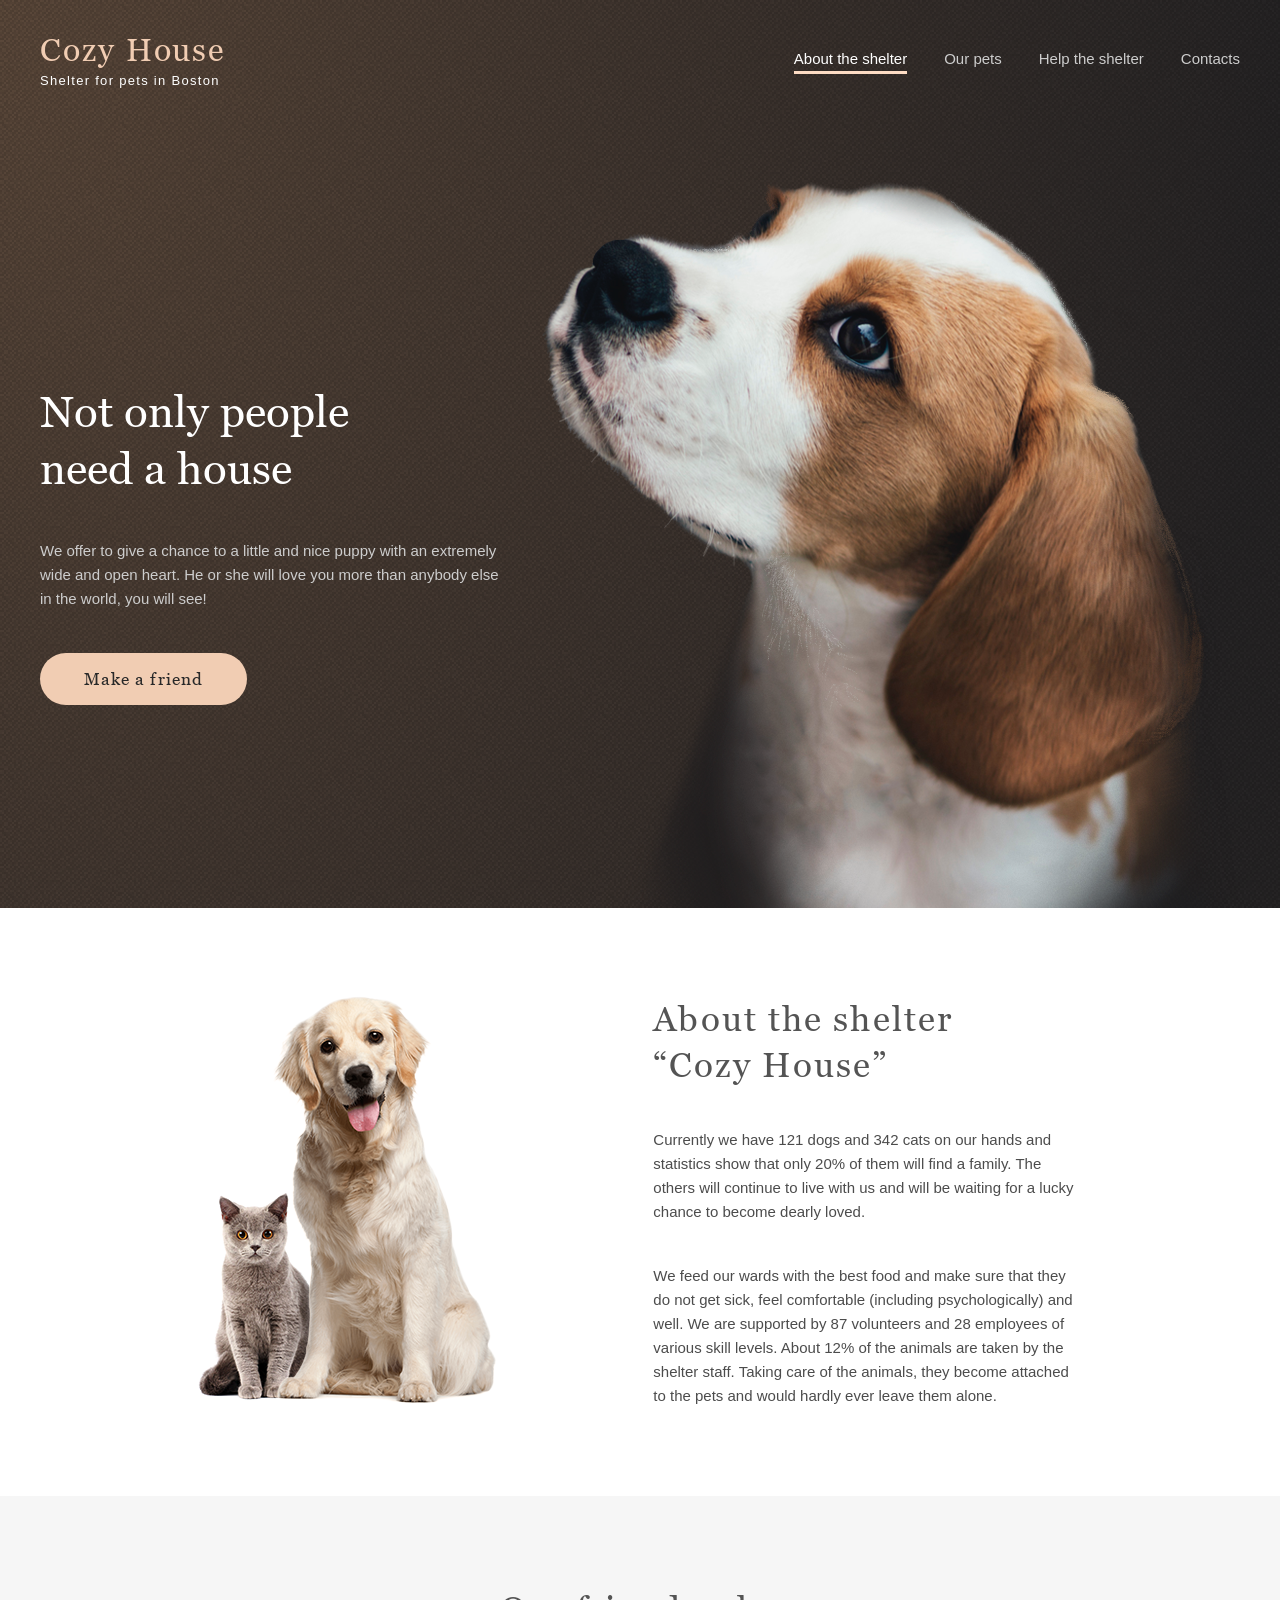
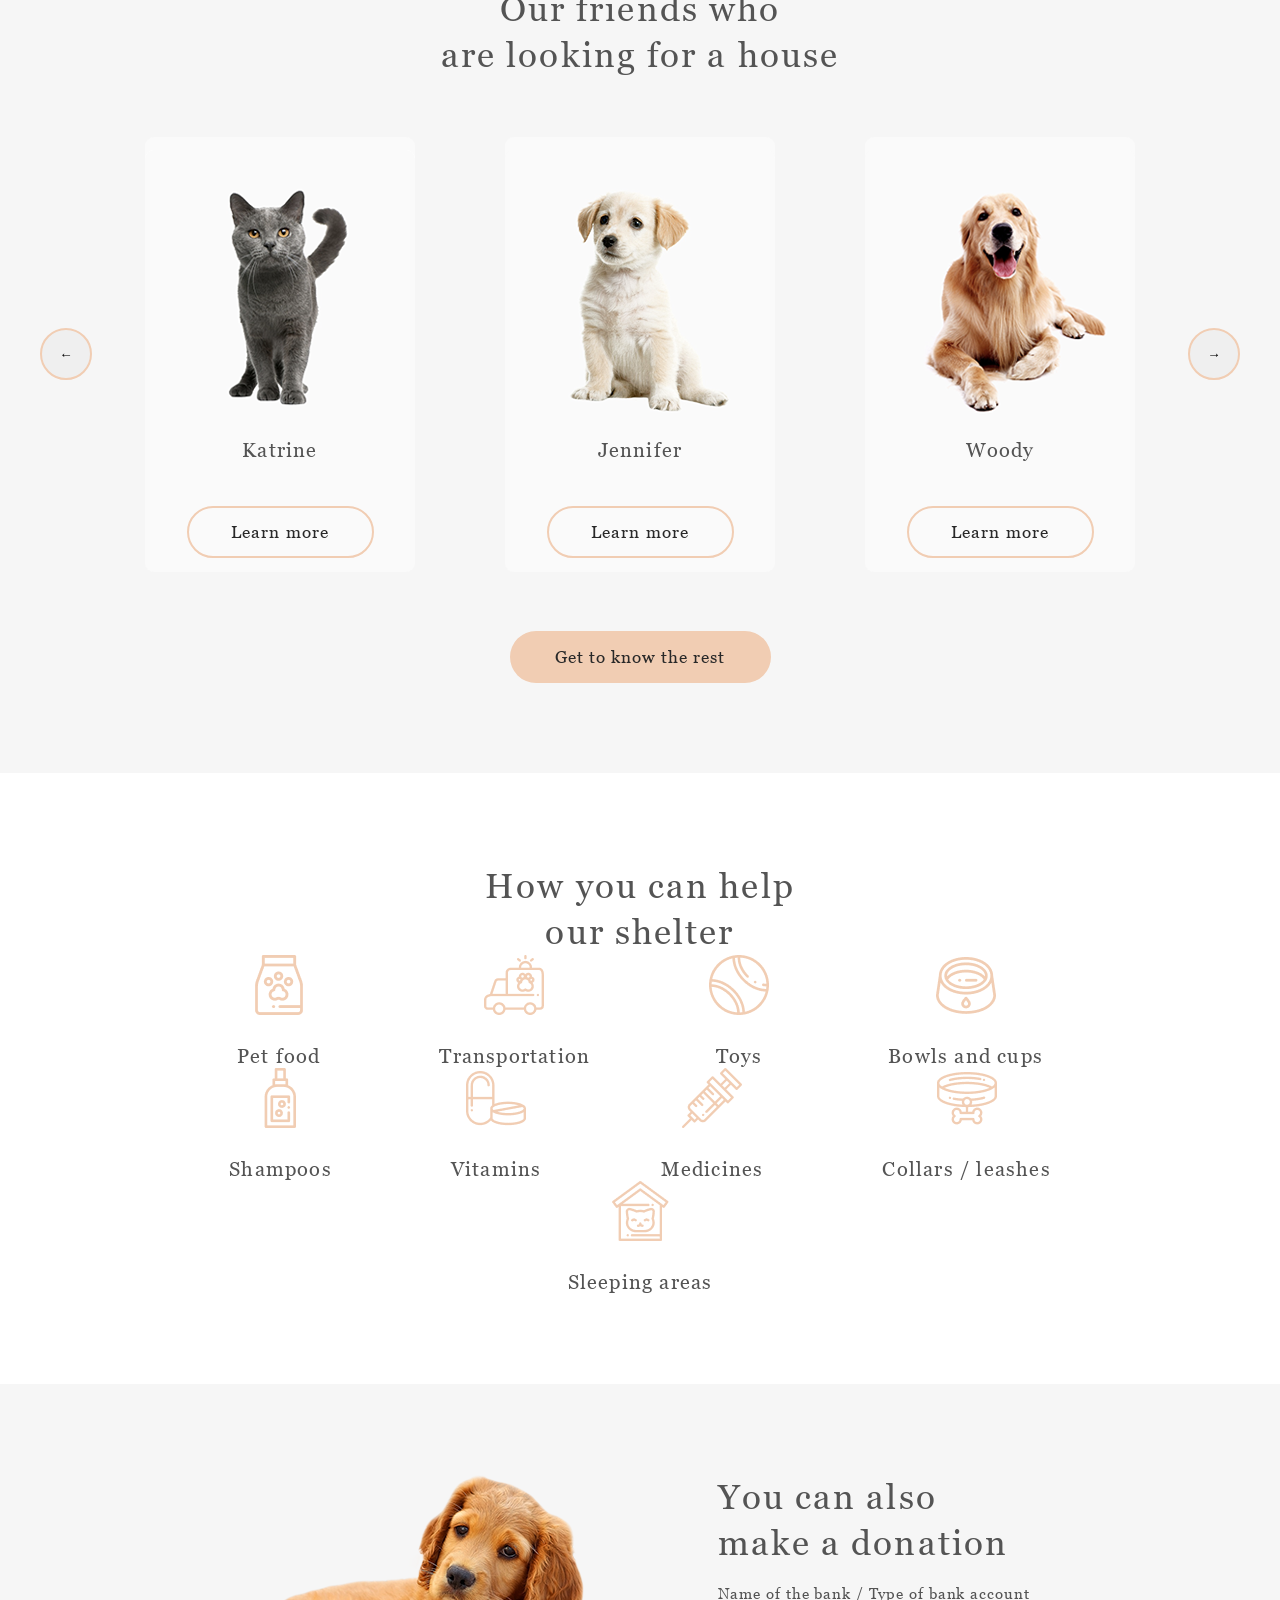
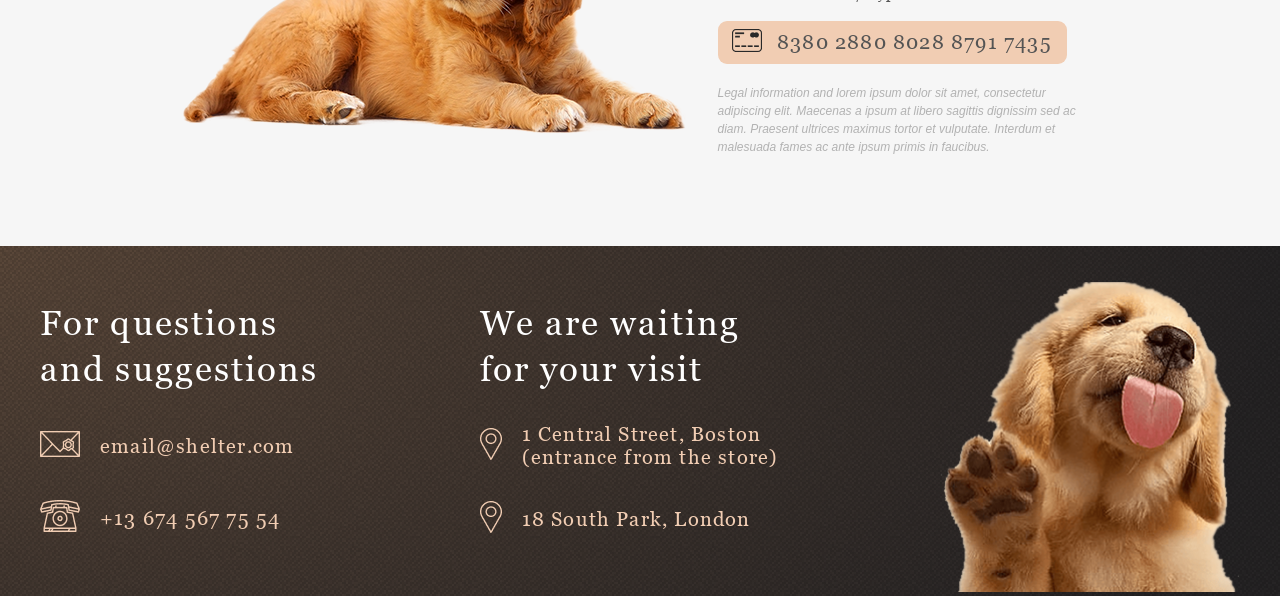
==== commit 1e928729: "JS001 (Wed, Jun 24, 2026 18:23) JS001 (Wed, Jun 24, 2026 18:23)" ====
--- a/index.html
+++ b/index.html
@@ -1,209 +1,234 @@
 <!DOCTYPE html>
 <html lang="en">
-
-<head>
-    <link rel="stylesheet" href="style.css">
-    <link rel="icon" href="./img/icon-phone.png">
-    <meta charset="UTF-8">
-    <meta name="viewport" content="width=device-width, initial-scale=1.0">
+  <head>
+    <script src="./script.js" defer></script>
+    <link rel="stylesheet" href="style.css" />
+    <link rel="icon" href="./img/icon-phone.png" />
+    <meta charset="UTF-8" />
+    <meta name="viewport" content="width=device-width, initial-scale=1.0" />
     <title>Shelter</title>
-</head>
-
-<body>
-
+  </head>
+
+  <body>
     <header class="main">
-        <div class="container_head">
-            <div class="head">
-                <div class="logo">
-                    <div class="title"><a href="./index.html">Cozy House</a></div>
-                    <div class="subtitle"><a href="./index.html">Shelter for pets in Boston</a></div>                    
-                </div>
-                <div class="burger"><img src="./img/Burger.png" alt=""></div>
-                <nav class="nav-menu">
-                    <ul>
-                        <li id="active_a"><a href="./index.html#about">About the shelter</a></li>
-                        <li><a href="./index.html#pets">Our pets</a></li>
-                        <li><a href="./index.html#help">Help the shelter</a></li>
-                        <li><a href="./index.html#contacts">Contacts</a></li>
-                    </ul>
-                </nav>
-            </div>
-        </div>
-        <div class="start_screen_content">
-            <div class="content">
-                <div class="name_content">
-                    <h1>Not only people <br> need a house</h1>
-                </div>
-                <div class="title_content">We offer to give a chance to a little and nice puppy with an extremely wide
-                    and open heart. He or she
-                    will love you more than anybody else in the world, you will see!</div>
-                <div class="container_button_content"><button class="button_content">Make a friend</button></div>
-            </div>
-            <div class="img_content"><img src="./img/start-screen-puppy.png" alt=""></div>
-        </div>
+      <div class="container_head">
+        <div class="head">
+          <div class="logo">
+            <div class="title"><a href="./index.html">Cozy House</a></div>
+            <div class="subtitle">
+              <a href="./index.html">Shelter for pets in Boston</a>
+            </div>
+          </div>
+          <div class="burger"><img src="./img/Burger.png" alt="" /></div>
+          <nav class="nav-menu">
+            <ul>
+              <li id="active_a">
+                <a href="./index.html#about">About the shelter</a>
+              </li>
+              <li><a href="./index.html#pets">Our pets</a></li>
+              <li><a href="./index.html#help">Help the shelter</a></li>
+              <li><a href="./index.html#contacts">Contacts</a></li>
+            </ul>
+          </nav>
+        </div>
+      </div>
+      <div class="start_screen_content">
+        <div class="content">
+          <div class="name_content">
+            <h1>
+              Not only people <br />
+              need a house
+            </h1>
+          </div>
+          <div class="title_content">
+            We offer to give a chance to a little and nice puppy with an
+            extremely wide and open heart. He or she will love you more than
+            anybody else in the world, you will see!
+          </div>
+          <div class="container_button_content">
+            <button class="button_content">Make a friend</button>
+          </div>
+        </div>
+        <div class="img_content">
+          <img src="./img/start-screen-puppy.png" alt="" />
+        </div>
+      </div>
     </header>
 
     <div class="about" id="about">
-        <div class="about_pets">
-            <div class="container_img_about_pets"><img class="img_about_pets" src="./img/about-pets.png" alt=""></div>
-            <div class="about_content">
-                <div class="about_content_name">About the shelter <br> “Cozy House”</div>
-                <div class="about_content_title">Currently we have 121 dogs and 342 cats on our hands and statistics
-                    show
-                    that only 20% of them will find a family. The others will continue to live with us and will be
-                    waiting
-                    for a lucky chance to become dearly loved.</div>
-                <div class="about_content_title">We feed our wards with the best food and make sure that they do not get
-                    sick, feel comfortable (including psychologically) and well. We are supported by 87 volunteers and
-                    28
-                    employees of various skill levels. About 12% of the animals are taken by the shelter staff. Taking
-                    care
-                    of the animals, they become attached to the pets and would hardly ever leave them alone.</div>
-            </div>
-        </div>
+      <div class="about_pets">
+        <div class="container_img_about_pets">
+          <img class="img_about_pets" src="./img/about-pets.png" alt="" />
+        </div>
+        <div class="about_content">
+          <div class="about_content_name">
+            About the shelter <br />
+            “Cozy House”
+          </div>
+          <div class="about_content_title">
+            Currently we have 121 dogs and 342 cats on our hands and statistics
+            show that only 20% of them will find a family. The others will
+            continue to live with us and will be waiting for a lucky chance to
+            become dearly loved.
+          </div>
+          <div class="about_content_title">
+            We feed our wards with the best food and make sure that they do not
+            get sick, feel comfortable (including psychologically) and well. We
+            are supported by 87 volunteers and 28 employees of various skill
+            levels. About 12% of the animals are taken by the shelter staff.
+            Taking care of the animals, they become attached to the pets and
+            would hardly ever leave them alone.
+          </div>
+        </div>
+      </div>
     </div>
 
     <div class="pets" id="pets">
-        <div class="container_pets">
-            <div class="name_pets">Our friends who <br>
-                are looking for a house</div>
-            <div class="container_slider_pets">
-                <button class="prev">←</button>
-                
-                
-                
-                <div class="slide">
-                    <div class="img_slide"><img src="./img/pets-katrine.png" alt=""></div>
-                    <div class="name_slide">Katrine</div>
-                    <button class="button_slide">Learn more</button>
-                </div>
-                
-                
-                
-                <div class="slide">
-                    <div class="img_slide"><img src="./img/pets-jennifer.png" alt=""></div>
-                    <div class="name_slide">Janifer</div>
-                    <button class="button_slide">Learn more</button>
-                </div>
-                
-                
-                <div class="slide">
-                    <div class="img_slide"><img src="./img/pets-woody.png" alt=""></div>
-                    <div class="name_slide">Woody</div>
-                    <button class="button_slide">Learn more</button>
-                </div>
-                <button class="next">→</button>
-            
-            
-            </div>
-            
-                <form action="./pets.html">
-                    <button class="button_pets">Get to know the rest</button>
-                </form>
-            
-        </div>
+      <div class="container_pets">
+        <div class="name_pets">
+          Our friends who <br />
+          are looking for a house
+        </div>
+        <div class="container_slider_pets">
+          <button class="prev">←</button>
+          
+          <div class="container_slides">
+          <div class="slides"></div>
+          </div>
+          
+          <button class="next">→</button>
+        </div>
+        <form action="./pets.html">
+          <button class="button_pets">Get to know the rest</button>
+        </form>
+      </div>
     </div>
 
     <div class="help" id="help">
-        <div class="container_help">
-            <div class="name_help">How you can help our shelter</div>
-            <div class="icon_help">
-                <div class="icon">
-                    <div class="img_icon"><img src="./img/icon-pet-food.png" alt=""></div>
-                    <div class="name_icon">Pet food</div>
-                </div>
-                <div class="icon">
-                    <div class="img_icon"><img src="./img/icon-transportation.png" alt=""></div>
-                    <div class="name_icon">Transportation</div>
-                </div>
-                <div class="icon">
-                    <div class="img_icon"><img src="./img/icon-toys.png" alt=""></div>
-                    <div class="name_icon">Toys</div>
-                </div>
-                <div class="icon">
-                    <div class="img_icon"><img src="./img/icon-bowls-and-cups.png" alt=""></div>
-                    <div class="name_icon">Bowls and cups</div>
-                </div>
-                <div class="icon">
-                    <div class="img_icon"><img src="./img/icon-shampoos.png" alt=""></div>
-                    <div class="name_icon">Shampoos</div>
-                </div>
-                <div class="icon">
-                    <div class="img_icon"><img src="./img/icon-vitamins.png" alt=""></div>
-                    <div class="name_icon">Vitamins</div>
-                </div>
-                <div class="icon">
-                    <div class="img_icon"><img src="./img/icon-medicines.png" alt=""></div>
-                    <div class="name_icon">Medicines</div>
-                </div>
-                <div class="icon">
-                    <div class="img_icon"><img src="./img/icon-collars-leashes.png" alt=""></div>
-                    <div class="name_icon">Collars / leashes</div>
-                </div>
-                <div class="icon">
-                    <div class="img_icon"><img src="./img/icon-sleeping-area.png" alt=""></div>
-                    <div class="name_icon">Sleeping areas</div>
-                </div>
-            </div>
-        </div>
-    </div>
-
+      <div class="container_help">
+        <div class="name_help">How you can help our shelter</div>
+        <div class="icon_help">
+          <div class="icon">
+            <div class="img_icon">
+              <img src="./img/icon-pet-food.png" alt="" />
+            </div>
+            <div class="name_icon">Pet food</div>
+          </div>
+          <div class="icon">
+            <div class="img_icon">
+              <img src="./img/icon-transportation.png" alt="" />
+            </div>
+            <div class="name_icon">Transportation</div>
+          </div>
+          <div class="icon">
+            <div class="img_icon"><img src="./img/icon-toys.png" alt="" /></div>
+            <div class="name_icon">Toys</div>
+          </div>
+          <div class="icon">
+            <div class="img_icon">
+              <img src="./img/icon-bowls-and-cups.png" alt="" />
+            </div>
+            <div class="name_icon">Bowls and cups</div>
+          </div>
+          <div class="icon">
+            <div class="img_icon">
+              <img src="./img/icon-shampoos.png" alt="" />
+            </div>
+            <div class="name_icon">Shampoos</div>
+          </div>
+          <div class="icon">
+            <div class="img_icon">
+              <img src="./img/icon-vitamins.png" alt="" />
+            </div>
+            <div class="name_icon">Vitamins</div>
+          </div>
+          <div class="icon">
+            <div class="img_icon">
+              <img src="./img/icon-medicines.png" alt="" />
+            </div>
+            <div class="name_icon">Medicines</div>
+          </div>
+          <div class="icon">
+            <div class="img_icon">
+              <img src="./img/icon-collars-leashes.png" alt="" />
+            </div>
+            <div class="name_icon">Collars / leashes</div>
+          </div>
+          <div class="icon">
+            <div class="img_icon">
+              <img src="./img/icon-sleeping-area.png" alt="" />
+            </div>
+            <div class="name_icon">Sleeping areas</div>
+          </div>
+        </div>
+      </div>
+    </div>
 
     <div class="donation">
-        <div class="container_donation">
-            <div class="img_donation"><img src="./img/donation-dog.png" alt=""></div>
-            <div class="text_donation">
-                <div class="name_text_donation"><div>You can also <br> make a donation</div></div>
-                <div class="title_text_donation">Name of the bank / Type of bank account</div>
-                <div class="container_tel_text_donation">
-                    <div><img src="./img/credit-card.png" alt=""></div>
-                    <div class="tel_text_donation">8380 2880 8028 8791 7435</div>
-                </div>
-                <div class="ps_text_donation">Legal information and lorem ipsum dolor sit amet, consectetur adipiscing
-                    elit.
-                    Maecenas a ipsum at
-                    libero sagittis dignissim sed ac diam. Praesent ultrices maximus tortor et vulputate. Interdum et
-                    malesuada fames ac ante ipsum primis in faucibus.</div>
-            </div>
-        </div>
+      <div class="container_donation">
+        <div class="img_donation">
+          <img src="./img/donation-dog.png" alt="" />
+        </div>
+        <div class="text_donation">
+          <div class="name_text_donation">
+            <div>
+              You can also <br />
+              make a donation
+            </div>
+          </div>
+          <div class="title_text_donation">
+            Name of the bank / Type of bank account
+          </div>
+          <div class="container_tel_text_donation">
+            <div><img src="./img/credit-card.png" alt="" /></div>
+            <div class="tel_text_donation">8380 2880 8028 8791 7435</div>
+          </div>
+          <div class="ps_text_donation">
+            Legal information and lorem ipsum dolor sit amet, consectetur
+            adipiscing elit. Maecenas a ipsum at libero sagittis dignissim sed
+            ac diam. Praesent ultrices maximus tortor et vulputate. Interdum et
+            malesuada fames ac ante ipsum primis in faucibus.
+          </div>
+        </div>
+      </div>
     </div>
 
     <footer class="footer" id="contacts">
-        <div class="container_footer">
-            <div class="text_footer">
-                <div class="name_footer">For questions and suggestions</div>
-                <a href="mailto:email@shelter.com">
-                    <div class="email_footer">
-                        <div><img src="./img/icon-email.png" alt=""></div>
-                        <div>email@shelter.com</div>
-                    </div>
-                </a>
-                <a href="tel:+136745677554">
-                    <div class="tel_footer">
-                        <div><img src="./img/icon-phone.png" alt=""></div>
-                        <div>+13 674 567 75 54</div>
-                    </div>
-                </a>
-            </div>
-            <div class="text_footer">
-                <div class="name_footer">We are waiting for your visit</div>
-                <a href="https://maps.google.com/?q=1+Central+Street,+Boston">
-                    <div class="adress_footer">
-                        <div><img src="./img/pin.png" alt=""></div>
-                        <div>1 Central Street, Boston (entrance from the store)</div>
-                    </div>
-                </a>
-                <a href="https://maps.google.com/?q=18+South+Park,+London">
-                    <div class="adress_footer">
-                        <div><img src="./img/pin.png" alt=""></div>
-                        <div>18 South Park, London </div>
-                    </div>
-                </a>
-            </div>
-            <div class="img_footer"><img src="./img/footer-puppy.png" alt=""></div>
-        </div>
+      <div class="container_footer">
+        <div class="text_footer">
+          <div class="name_footer">For questions and suggestions</div>
+          <a href="mailto:email@shelter.com">
+            <div class="email_footer">
+              <div><img src="./img/icon-email.png" alt="" /></div>
+              <div>email@shelter.com</div>
+            </div>
+          </a>
+          <a href="tel:+136745677554">
+            <div class="tel_footer">
+              <div><img src="./img/icon-phone.png" alt="" /></div>
+              <div>+13 674 567 75 54</div>
+            </div>
+          </a>
+        </div>
+        <div class="text_footer">
+          <div class="name_footer">We are waiting for your visit</div>
+          <a href="https://maps.google.com/?q=1+Central+Street,+Boston">
+            <div class="adress_footer">
+              <div><img src="./img/pin.png" alt="" /></div>
+              <div>1 Central Street, Boston (entrance from the store)</div>
+            </div>
+          </a>
+          <a href="https://maps.google.com/?q=18+South+Park,+London">
+            <div class="adress_footer">
+              <div><img src="./img/pin.png" alt="" /></div>
+              <div>18 South Park, London</div>
+            </div>
+          </a>
+        </div>
+        <div class="img_footer">
+          <img src="./img/footer-puppy.png" alt="" />
+        </div>
+      </div>
     </footer>
-
-</body>
-
-</html>+  </body>
+</html>
--- a/style.css
+++ b/style.css
@@ -42,7 +42,6 @@
 }
 
 .main {
-    /* margin: 0 auto; */
     min-height: 908px;
     display: flex;
     flex-direction: column;
@@ -52,7 +51,8 @@
 }
 
 @media (max-width: 1279px) {
-    .main, .main_pets {
+    .main,
+    .main_pets {
         min-height: 1165px;
         align-items: center;
         justify-content: space-between;
@@ -60,7 +60,8 @@
 }
 
 @media (max-width: 768px) {
-    .main, .main_pets {
+    .main,
+    .main_pets {
         min-height: 823px;
     }
 }
@@ -183,7 +184,8 @@
 }
 
 @media (max-width: 767px) {
-    .nav-menu, .nav-menu_pets {
+    .nav-menu,
+    .nav-menu_pets {
         display: none;
     }
 }
@@ -253,7 +255,8 @@
         width: 260px;
         min-height: 271px;
     }
-    .img_content img{
+
+    .img_content img {
         width: 260px;
         min-height: 271px;
     }
@@ -359,6 +362,7 @@
         flex-direction: column-reverse;
         justify-content: space-between;
     }
+
     .container_img_about_pets {
         display: flex;
         justify-content: center;
@@ -377,6 +381,7 @@
         min-height: 890px;
         display: flex;
     }
+
     .img_about_pets {
         width: 260px;
         min-height: 354px;
@@ -419,7 +424,6 @@
     }
 }
 
-
 .about_content_title {
     font-family: var(--second-family);
     font-weight: 400;
@@ -458,7 +462,7 @@
     display: flex;
     align-items: center;
     justify-content: space-between;
-    flex-direction: column;
+    flex-direction: column;    
 }
 
 @media (max-width: 1279px) {
@@ -518,7 +522,8 @@
 }
 
 .container_slider_pets {
-    width: 1200px;
+    width: 1200px; 
+    min-height: 435px;
     display: flex;
     justify-content: space-between;
     align-items: center;
@@ -530,21 +535,15 @@
         width: 708px;
         min-height: 435px;
     }
-    .container_slider_pets div:nth-child(4) {
-        display: none;
-    }
 }
 
 @media (max-width: 767px) {
     .container_slider_pets {
         width: 270px;
-        min-height: 507px;
+        height: 507px;
         display: flex;
         align-items: flex-start;
         flex-direction: column-reverse;
-    }
-    .container_slider_pets div:nth-child(3) {
-        display: none;
     }
 }
 
@@ -563,29 +562,14 @@
         width: 580px;
         min-height: 1365px;
     }
-    .container_slider_pets_our_pets div:nth-child(4) {
-        display: none;
-    }
-    .container_slider_pets_our_pets div:nth-child(5) {
-        display: none;
-    }
 }
 
 @media (max-width: 767px) {
     .container_slider_pets_our_pets {
         width: 270px;
         min-height: 1365px;
-        gap:0px;
+        gap: 0px;
         justify-content: center;
-    }
-    .container_slider_pets_our_pets div:nth-child(6) {
-        display: none;
-    }
-    .container_slider_pets_our_pets div:nth-child(7) {
-        display: none;
-    }
-    .container_slider_pets_our_pets div:nth-child(8) {
-        display: none;
     }
 }
 
@@ -604,16 +588,18 @@
         position: relative;
         left: 43px;
     }
-    .container_navigation_pets .prev{
-        position:unset;
-    }
-      .container_navigation_pets .next{
-        position:unset;
-    }
+
+    .container_navigation_pets .prev {
+        position: unset;
+    }
+
+    .container_navigation_pets .next {
+        position: unset;
+    }
+
     .next {
         position: relative;
-        left: 172px;
-        top: 490px;
+        left: -94px;
     }
 }
 
@@ -631,9 +617,45 @@
     transform: scale(1);
 }
 
+.container_slides{
+    width: 990px;
+    overflow: hidden;
+}
+
+@media (max-width:1279px) {
+    .container_slides{
+        width: 580px;
+    }
+}
+
+@media (max-width:767px) {
+    .container_slides{
+        width: 270px;
+    }
+}
+
+.slides {
+    display: flex;
+    transition: 1s;
+}
+
+@media (max-width:1279px) {
+    .slides{
+        width: 580px;
+    }    
+}
+
+@media (max-width:767px) {
+    .slides{
+        width: 270px;
+    }    
+}
+
 .slide {
+    margin-right: 90px;
     width: 270px;
     min-height: 435px;
+    justify-content: space-evenly;
     display: flex;
     flex-direction: column;
     align-items: center;
@@ -642,18 +664,29 @@
     transition: 0.3s;
 }
 
+@media (max-width: 1279px) {
+    .slide {
+        margin-right: 40px;
+    }
+}
+
 .slide:hover {
     box-shadow: 0.3em 0.3em 1em rgba(190, 190, 190, 0.3);
 }
 
 .name_slide {
-    margin-top: 31px;
     font-family: var(--font-family);
     font-weight: 400;
     font-size: 20px;
     letter-spacing: 0.06em;
     text-align: center;
     color: var(--color-dark-l);
+}
+
+@media (max-width: 767px) {
+    .name_slide {
+        padding-top: 25px;
+    }
 }
 
 .button_slide {
@@ -670,6 +703,7 @@
     color: var(--color-dark-3xl);
     background: var(--color-light-s);
 }
+
 
 .button_slide:hover {
     background: var(--color-light-l);
@@ -1049,16 +1083,7 @@
         display: flex;
         justify-content: space-evenly;
         width: 768px;
-
-
-
-
-
-
-
-
         min-height: 639px;
-        /* gap: 62px 0px; */
     }
 }
 
@@ -1066,7 +1091,6 @@
     .container_footer {
         width: 300px;
         min-height: 809px;
-        /* gap: 0px; */
     }
 }
 
@@ -1084,8 +1108,8 @@
 
 @media (max-width:1279px) {
     .name_footer {
-        padding-top: 32px;        
-    }  
+        padding-top: 32px;
+    }
 }
 
 @media (max-width:767px) {
@@ -1105,27 +1129,24 @@
 .email_footer,
 .tel_footer {
     display: flex;
-    /* flex-direction: row; */
     align-items: center;
     gap: 20px;
     cursor: pointer;
     transition: 0.5s;
-    
 }
 
 .email_footer {
     padding-top: 37px;
 }
+
 .tel_footer {
     padding-top: 35px;
 }
 
-.adress_footer{
+.adress_footer {
     width: 300px;
     padding-top: 32px;
 }
-
-
 
 .adress_footer:hover,
 .email_footer:hover,
@@ -1134,7 +1155,7 @@
     opacity: 0.6;
 }
 
-.text_footer {    
+.text_footer {
     min-height: 234px;
     display: flex;
     flex-direction: column;
@@ -1144,61 +1165,51 @@
     line-height: 115%;
     letter-spacing: 0.06em;
     color: var(--color-primary);
-    /* align-items: center; */
-}
-
-
+}
 
 @media (max-width:1279px) {
-    .email_footer{
+    .email_footer {
         padding-top: 35px;
-        /* align-items: flex-start; */
     }
     .text_footer {
-        /* width: 302px; */
         min-height: 234px;
     }
-    
 }
 
 @media (max-width:767px) {
     .email_footer {
         padding-top: 37px;
     }
-.text_footer {
+    .text_footer {
         /* width: 300px; */
         min-height: 235px;
         align-items: center;
         display: flex;
         justify-content: flex-start
     }
-    .adress_footer{
+    .adress_footer {
         padding-top: 22px;
     }
-    .container_footer .text_footer:nth-child(2) .name_footer{
+    .container_footer .text_footer:nth-child(2) .name_footer {
         padding-top: 18px;
     }
-
-    .container_footer .text_footer:nth-child(2) .adress_footer:nth-child(1){
-padding-top: 35px;
-    }
-
-}
-
+    .container_footer .text_footer:nth-child(2) .adress_footer:nth-child(1) {
+        padding-top: 35px;
+    }
+}
 
 @media (max-width:1279px) {
-    .img_footer{
-        display: flex;
-    align-items: flex-end;
-/* padding-top: 22px; */
-}
+    .img_footer {
+        display: flex;
+        align-items: flex-end;
+    }
 }
 
 @media (max-width:767px) {
-    .img_footer{
-display: flex;
-    align-items: flex-end;
-}
+    .img_footer {
+        display: flex;
+        align-items: flex-end;
+    }
     .img_footer img {
         width: 260px;
         min-height: 269px;
@@ -1250,7 +1261,7 @@
 }
 
 @media (max-width:767px) {
-    .container_navigation_pets{
+    .container_navigation_pets {
         width: 300px;
         min-height: 52px;
         gap: 10px
@@ -1272,4 +1283,42 @@
     line-height: 130%;
     letter-spacing: 0.06em;
     color: var(--color-dark-3xl);
-}+}
+
+.container_modal {    
+    min-height: 402px;
+    display: flex;
+    align-items: center;
+    justify-content: center;
+    position: fixed;
+    width: 100%;
+    height: 100%;
+    background: rgba(41, 41, 41, 0.6);
+    top: 0;
+    left: 0;
+}
+
+.modal {  
+    position: relative;
+    display: flex;
+    max-width: 900px;
+    width: 82%;
+    min-width: 240px;
+    box-shadow: 0 2px 35px 14px rgba(13, 13, 13, 0.04);
+    justify-content: space-between;
+    align-items: center;
+    background: hsl(0, 0%, 96%);
+    border-radius: 9px;
+}
+
+.modal img {
+    width: 350px;
+    min-height: 350px;
+    border-radius: 9px;
+}
+
+
+
+
+
+
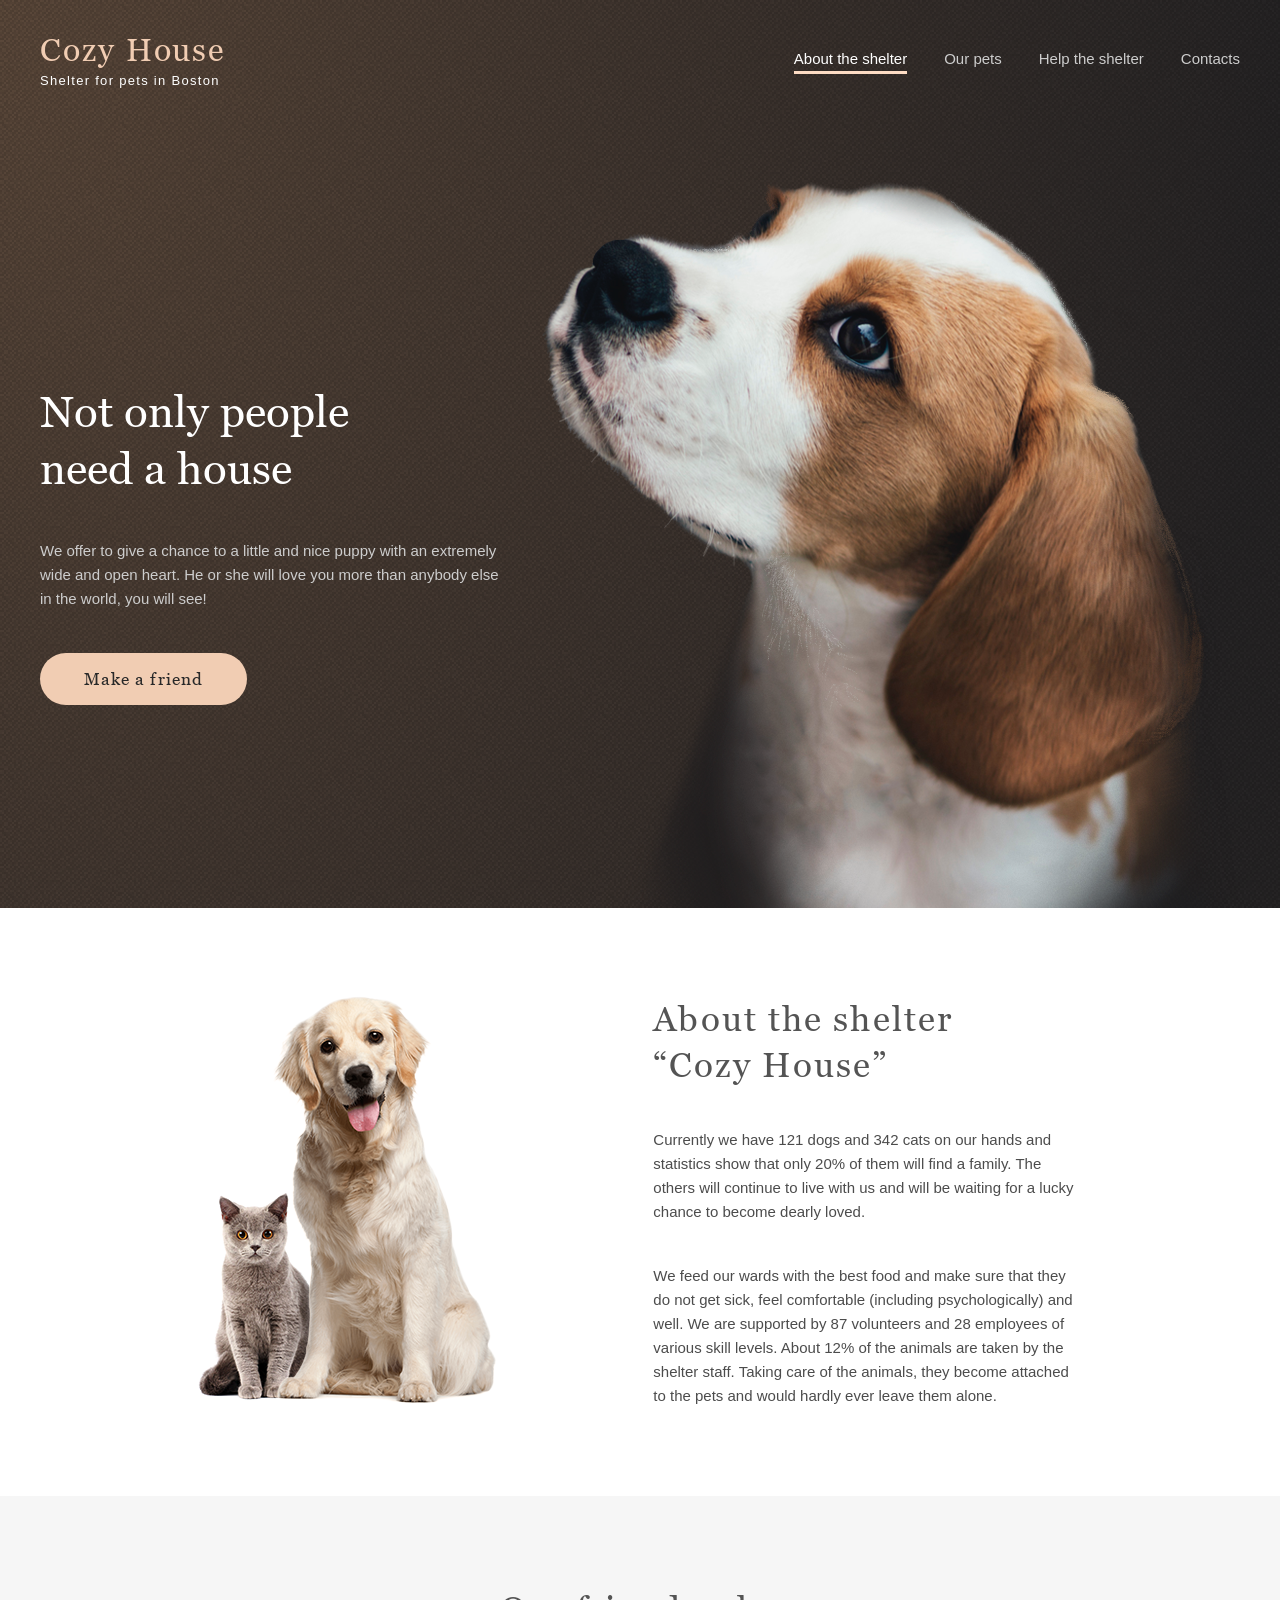
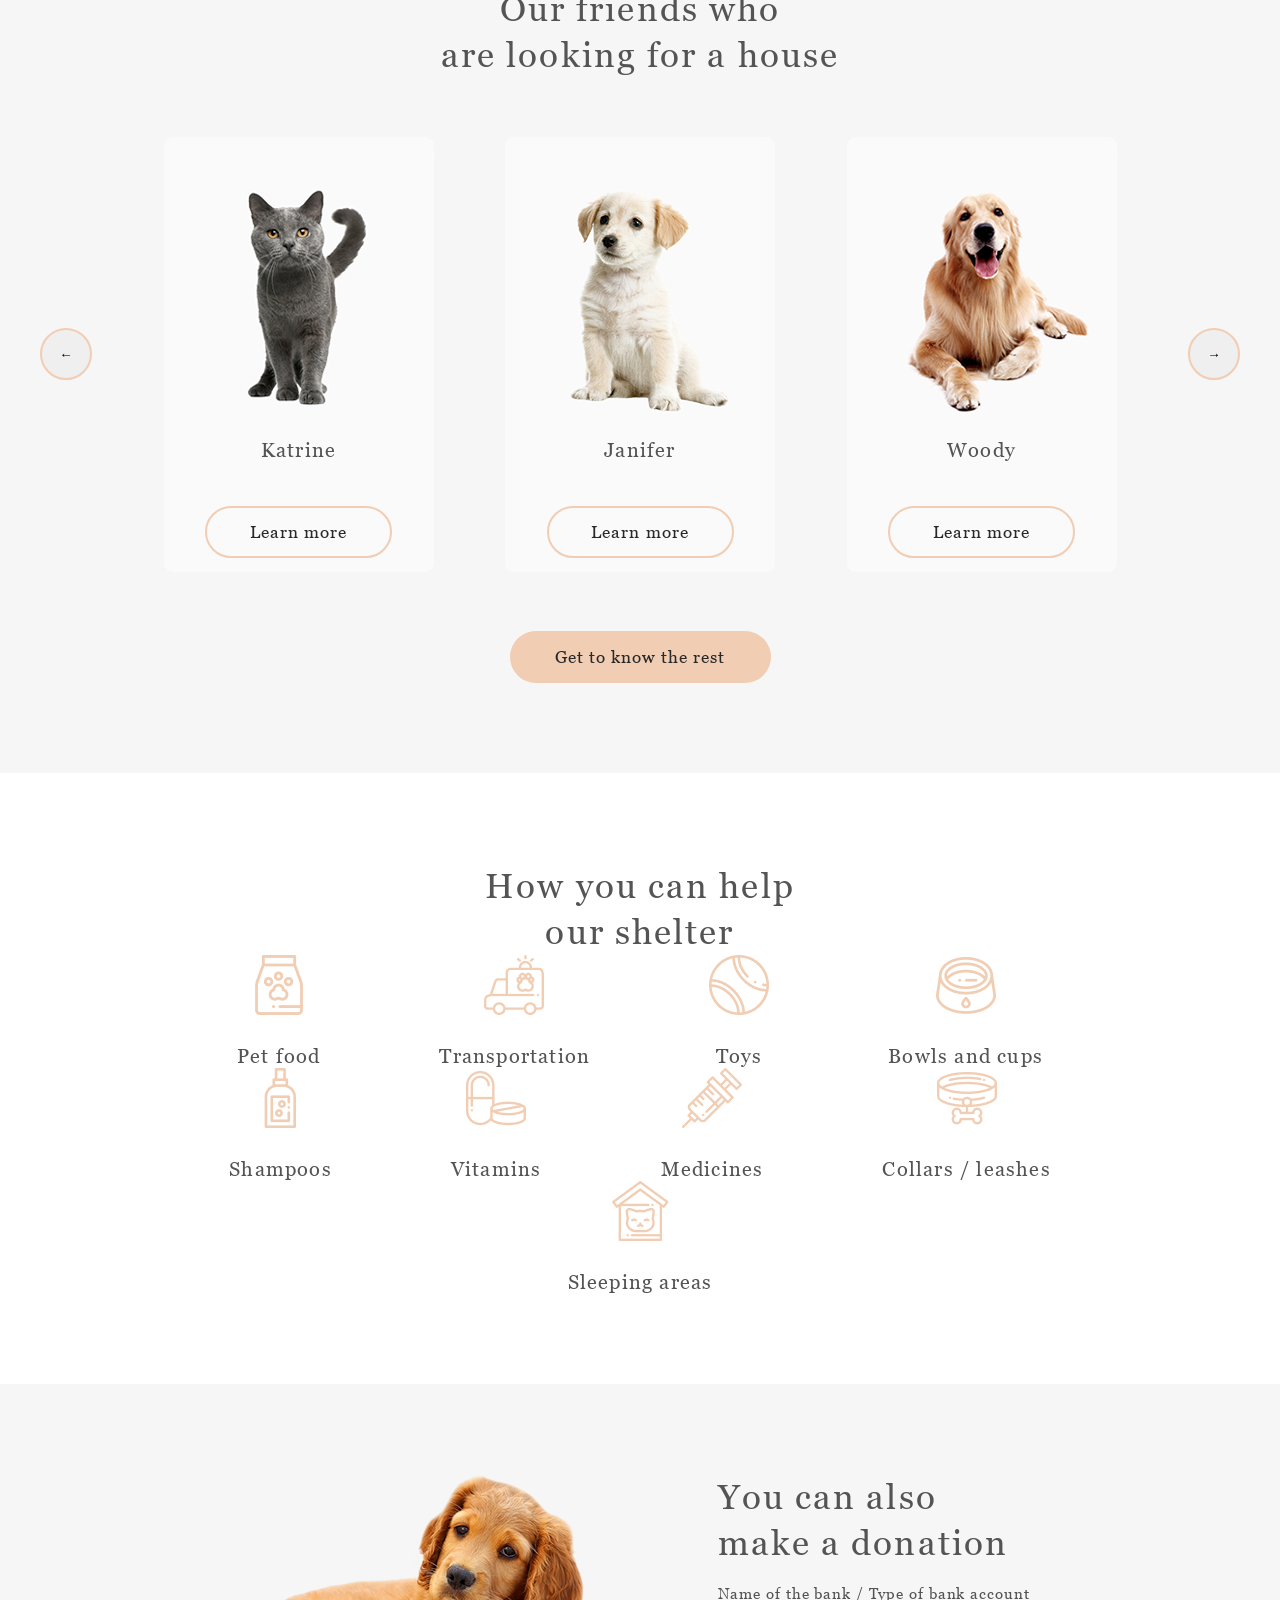
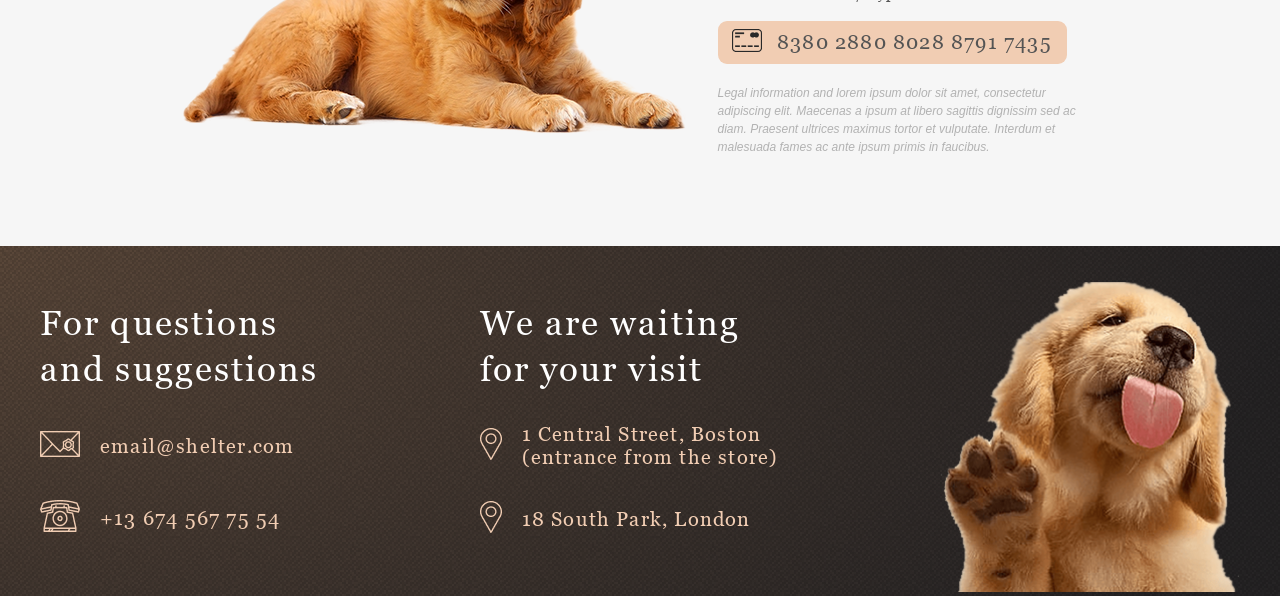
==== commit d921eae0: "Merge pull request #44 from Satyricons/shelter-part2 Shelter part2" ====
--- a/index.html
+++ b/index.html
@@ -1,234 +1,209 @@
 <!DOCTYPE html>
 <html lang="en">
-  <head>
-    <script src="./script.js" defer></script>
-    <link rel="stylesheet" href="style.css" />
-    <link rel="icon" href="./img/icon-phone.png" />
-    <meta charset="UTF-8" />
-    <meta name="viewport" content="width=device-width, initial-scale=1.0" />
+
+<head>
+    <link rel="stylesheet" href="style.css">
+    <link rel="icon" href="./img/icon-phone.png">
+    <meta charset="UTF-8">
+    <meta name="viewport" content="width=device-width, initial-scale=1.0">
     <title>Shelter</title>
-  </head>
-
-  <body>
+</head>
+
+<body>
+
     <header class="main">
-      <div class="container_head">
-        <div class="head">
-          <div class="logo">
-            <div class="title"><a href="./index.html">Cozy House</a></div>
-            <div class="subtitle">
-              <a href="./index.html">Shelter for pets in Boston</a>
-            </div>
-          </div>
-          <div class="burger"><img src="./img/Burger.png" alt="" /></div>
-          <nav class="nav-menu">
-            <ul>
-              <li id="active_a">
-                <a href="./index.html#about">About the shelter</a>
-              </li>
-              <li><a href="./index.html#pets">Our pets</a></li>
-              <li><a href="./index.html#help">Help the shelter</a></li>
-              <li><a href="./index.html#contacts">Contacts</a></li>
-            </ul>
-          </nav>
-        </div>
-      </div>
-      <div class="start_screen_content">
-        <div class="content">
-          <div class="name_content">
-            <h1>
-              Not only people <br />
-              need a house
-            </h1>
-          </div>
-          <div class="title_content">
-            We offer to give a chance to a little and nice puppy with an
-            extremely wide and open heart. He or she will love you more than
-            anybody else in the world, you will see!
-          </div>
-          <div class="container_button_content">
-            <button class="button_content">Make a friend</button>
-          </div>
-        </div>
-        <div class="img_content">
-          <img src="./img/start-screen-puppy.png" alt="" />
-        </div>
-      </div>
+        <div class="container_head">
+            <div class="head">
+                <div class="logo">
+                    <div class="title"><a href="./index.html">Cozy House</a></div>
+                    <div class="subtitle"><a href="./index.html">Shelter for pets in Boston</a></div>                    
+                </div>
+                <div class="burger"><img src="./img/Burger.png" alt=""></div>
+                <nav class="nav-menu">
+                    <ul>
+                        <li id="active_a"><a href="./index.html#about">About the shelter</a></li>
+                        <li><a href="./index.html#pets">Our pets</a></li>
+                        <li><a href="./index.html#help">Help the shelter</a></li>
+                        <li><a href="./index.html#contacts">Contacts</a></li>
+                    </ul>
+                </nav>
+            </div>
+        </div>
+        <div class="start_screen_content">
+            <div class="content">
+                <div class="name_content">
+                    <h1>Not only people <br> need a house</h1>
+                </div>
+                <div class="title_content">We offer to give a chance to a little and nice puppy with an extremely wide
+                    and open heart. He or she
+                    will love you more than anybody else in the world, you will see!</div>
+                <div class="container_button_content"><button class="button_content">Make a friend</button></div>
+            </div>
+            <div class="img_content"><img src="./img/start-screen-puppy.png" alt=""></div>
+        </div>
     </header>
 
     <div class="about" id="about">
-      <div class="about_pets">
-        <div class="container_img_about_pets">
-          <img class="img_about_pets" src="./img/about-pets.png" alt="" />
-        </div>
-        <div class="about_content">
-          <div class="about_content_name">
-            About the shelter <br />
-            “Cozy House”
-          </div>
-          <div class="about_content_title">
-            Currently we have 121 dogs and 342 cats on our hands and statistics
-            show that only 20% of them will find a family. The others will
-            continue to live with us and will be waiting for a lucky chance to
-            become dearly loved.
-          </div>
-          <div class="about_content_title">
-            We feed our wards with the best food and make sure that they do not
-            get sick, feel comfortable (including psychologically) and well. We
-            are supported by 87 volunteers and 28 employees of various skill
-            levels. About 12% of the animals are taken by the shelter staff.
-            Taking care of the animals, they become attached to the pets and
-            would hardly ever leave them alone.
-          </div>
-        </div>
-      </div>
+        <div class="about_pets">
+            <div class="container_img_about_pets"><img class="img_about_pets" src="./img/about-pets.png" alt=""></div>
+            <div class="about_content">
+                <div class="about_content_name">About the shelter <br> “Cozy House”</div>
+                <div class="about_content_title">Currently we have 121 dogs and 342 cats on our hands and statistics
+                    show
+                    that only 20% of them will find a family. The others will continue to live with us and will be
+                    waiting
+                    for a lucky chance to become dearly loved.</div>
+                <div class="about_content_title">We feed our wards with the best food and make sure that they do not get
+                    sick, feel comfortable (including psychologically) and well. We are supported by 87 volunteers and
+                    28
+                    employees of various skill levels. About 12% of the animals are taken by the shelter staff. Taking
+                    care
+                    of the animals, they become attached to the pets and would hardly ever leave them alone.</div>
+            </div>
+        </div>
     </div>
 
     <div class="pets" id="pets">
-      <div class="container_pets">
-        <div class="name_pets">
-          Our friends who <br />
-          are looking for a house
-        </div>
-        <div class="container_slider_pets">
-          <button class="prev">←</button>
-          
-          <div class="container_slides">
-          <div class="slides"></div>
-          </div>
-          
-          <button class="next">→</button>
-        </div>
-        <form action="./pets.html">
-          <button class="button_pets">Get to know the rest</button>
-        </form>
-      </div>
+        <div class="container_pets">
+            <div class="name_pets">Our friends who <br>
+                are looking for a house</div>
+            <div class="container_slider_pets">
+                <button class="prev">←</button>
+                
+                
+                
+                <div class="slide">
+                    <div class="img_slide"><img src="./img/pets-katrine.png" alt=""></div>
+                    <div class="name_slide">Katrine</div>
+                    <button class="button_slide">Learn more</button>
+                </div>
+                
+                
+                
+                <div class="slide">
+                    <div class="img_slide"><img src="./img/pets-jennifer.png" alt=""></div>
+                    <div class="name_slide">Janifer</div>
+                    <button class="button_slide">Learn more</button>
+                </div>
+                
+                
+                <div class="slide">
+                    <div class="img_slide"><img src="./img/pets-woody.png" alt=""></div>
+                    <div class="name_slide">Woody</div>
+                    <button class="button_slide">Learn more</button>
+                </div>
+                <button class="next">→</button>
+            
+            
+            </div>
+            
+                <form action="./pets.html">
+                    <button class="button_pets">Get to know the rest</button>
+                </form>
+            
+        </div>
     </div>
 
     <div class="help" id="help">
-      <div class="container_help">
-        <div class="name_help">How you can help our shelter</div>
-        <div class="icon_help">
-          <div class="icon">
-            <div class="img_icon">
-              <img src="./img/icon-pet-food.png" alt="" />
-            </div>
-            <div class="name_icon">Pet food</div>
-          </div>
-          <div class="icon">
-            <div class="img_icon">
-              <img src="./img/icon-transportation.png" alt="" />
-            </div>
-            <div class="name_icon">Transportation</div>
-          </div>
-          <div class="icon">
-            <div class="img_icon"><img src="./img/icon-toys.png" alt="" /></div>
-            <div class="name_icon">Toys</div>
-          </div>
-          <div class="icon">
-            <div class="img_icon">
-              <img src="./img/icon-bowls-and-cups.png" alt="" />
-            </div>
-            <div class="name_icon">Bowls and cups</div>
-          </div>
-          <div class="icon">
-            <div class="img_icon">
-              <img src="./img/icon-shampoos.png" alt="" />
-            </div>
-            <div class="name_icon">Shampoos</div>
-          </div>
-          <div class="icon">
-            <div class="img_icon">
-              <img src="./img/icon-vitamins.png" alt="" />
-            </div>
-            <div class="name_icon">Vitamins</div>
-          </div>
-          <div class="icon">
-            <div class="img_icon">
-              <img src="./img/icon-medicines.png" alt="" />
-            </div>
-            <div class="name_icon">Medicines</div>
-          </div>
-          <div class="icon">
-            <div class="img_icon">
-              <img src="./img/icon-collars-leashes.png" alt="" />
-            </div>
-            <div class="name_icon">Collars / leashes</div>
-          </div>
-          <div class="icon">
-            <div class="img_icon">
-              <img src="./img/icon-sleeping-area.png" alt="" />
-            </div>
-            <div class="name_icon">Sleeping areas</div>
-          </div>
-        </div>
-      </div>
-    </div>
+        <div class="container_help">
+            <div class="name_help">How you can help our shelter</div>
+            <div class="icon_help">
+                <div class="icon">
+                    <div class="img_icon"><img src="./img/icon-pet-food.png" alt=""></div>
+                    <div class="name_icon">Pet food</div>
+                </div>
+                <div class="icon">
+                    <div class="img_icon"><img src="./img/icon-transportation.png" alt=""></div>
+                    <div class="name_icon">Transportation</div>
+                </div>
+                <div class="icon">
+                    <div class="img_icon"><img src="./img/icon-toys.png" alt=""></div>
+                    <div class="name_icon">Toys</div>
+                </div>
+                <div class="icon">
+                    <div class="img_icon"><img src="./img/icon-bowls-and-cups.png" alt=""></div>
+                    <div class="name_icon">Bowls and cups</div>
+                </div>
+                <div class="icon">
+                    <div class="img_icon"><img src="./img/icon-shampoos.png" alt=""></div>
+                    <div class="name_icon">Shampoos</div>
+                </div>
+                <div class="icon">
+                    <div class="img_icon"><img src="./img/icon-vitamins.png" alt=""></div>
+                    <div class="name_icon">Vitamins</div>
+                </div>
+                <div class="icon">
+                    <div class="img_icon"><img src="./img/icon-medicines.png" alt=""></div>
+                    <div class="name_icon">Medicines</div>
+                </div>
+                <div class="icon">
+                    <div class="img_icon"><img src="./img/icon-collars-leashes.png" alt=""></div>
+                    <div class="name_icon">Collars / leashes</div>
+                </div>
+                <div class="icon">
+                    <div class="img_icon"><img src="./img/icon-sleeping-area.png" alt=""></div>
+                    <div class="name_icon">Sleeping areas</div>
+                </div>
+            </div>
+        </div>
+    </div>
+
 
     <div class="donation">
-      <div class="container_donation">
-        <div class="img_donation">
-          <img src="./img/donation-dog.png" alt="" />
-        </div>
-        <div class="text_donation">
-          <div class="name_text_donation">
-            <div>
-              You can also <br />
-              make a donation
-            </div>
-          </div>
-          <div class="title_text_donation">
-            Name of the bank / Type of bank account
-          </div>
-          <div class="container_tel_text_donation">
-            <div><img src="./img/credit-card.png" alt="" /></div>
-            <div class="tel_text_donation">8380 2880 8028 8791 7435</div>
-          </div>
-          <div class="ps_text_donation">
-            Legal information and lorem ipsum dolor sit amet, consectetur
-            adipiscing elit. Maecenas a ipsum at libero sagittis dignissim sed
-            ac diam. Praesent ultrices maximus tortor et vulputate. Interdum et
-            malesuada fames ac ante ipsum primis in faucibus.
-          </div>
-        </div>
-      </div>
+        <div class="container_donation">
+            <div class="img_donation"><img src="./img/donation-dog.png" alt=""></div>
+            <div class="text_donation">
+                <div class="name_text_donation"><div>You can also <br> make a donation</div></div>
+                <div class="title_text_donation">Name of the bank / Type of bank account</div>
+                <div class="container_tel_text_donation">
+                    <div><img src="./img/credit-card.png" alt=""></div>
+                    <div class="tel_text_donation">8380 2880 8028 8791 7435</div>
+                </div>
+                <div class="ps_text_donation">Legal information and lorem ipsum dolor sit amet, consectetur adipiscing
+                    elit.
+                    Maecenas a ipsum at
+                    libero sagittis dignissim sed ac diam. Praesent ultrices maximus tortor et vulputate. Interdum et
+                    malesuada fames ac ante ipsum primis in faucibus.</div>
+            </div>
+        </div>
     </div>
 
     <footer class="footer" id="contacts">
-      <div class="container_footer">
-        <div class="text_footer">
-          <div class="name_footer">For questions and suggestions</div>
-          <a href="mailto:email@shelter.com">
-            <div class="email_footer">
-              <div><img src="./img/icon-email.png" alt="" /></div>
-              <div>email@shelter.com</div>
-            </div>
-          </a>
-          <a href="tel:+136745677554">
-            <div class="tel_footer">
-              <div><img src="./img/icon-phone.png" alt="" /></div>
-              <div>+13 674 567 75 54</div>
-            </div>
-          </a>
-        </div>
-        <div class="text_footer">
-          <div class="name_footer">We are waiting for your visit</div>
-          <a href="https://maps.google.com/?q=1+Central+Street,+Boston">
-            <div class="adress_footer">
-              <div><img src="./img/pin.png" alt="" /></div>
-              <div>1 Central Street, Boston (entrance from the store)</div>
-            </div>
-          </a>
-          <a href="https://maps.google.com/?q=18+South+Park,+London">
-            <div class="adress_footer">
-              <div><img src="./img/pin.png" alt="" /></div>
-              <div>18 South Park, London</div>
-            </div>
-          </a>
-        </div>
-        <div class="img_footer">
-          <img src="./img/footer-puppy.png" alt="" />
-        </div>
-      </div>
+        <div class="container_footer">
+            <div class="text_footer">
+                <div class="name_footer">For questions and suggestions</div>
+                <a href="mailto:email@shelter.com">
+                    <div class="email_footer">
+                        <div><img src="./img/icon-email.png" alt=""></div>
+                        <div>email@shelter.com</div>
+                    </div>
+                </a>
+                <a href="tel:+136745677554">
+                    <div class="tel_footer">
+                        <div><img src="./img/icon-phone.png" alt=""></div>
+                        <div>+13 674 567 75 54</div>
+                    </div>
+                </a>
+            </div>
+            <div class="text_footer">
+                <div class="name_footer">We are waiting for your visit</div>
+                <a href="https://maps.google.com/?q=1+Central+Street,+Boston">
+                    <div class="adress_footer">
+                        <div><img src="./img/pin.png" alt=""></div>
+                        <div>1 Central Street, Boston (entrance from the store)</div>
+                    </div>
+                </a>
+                <a href="https://maps.google.com/?q=18+South+Park,+London">
+                    <div class="adress_footer">
+                        <div><img src="./img/pin.png" alt=""></div>
+                        <div>18 South Park, London </div>
+                    </div>
+                </a>
+            </div>
+            <div class="img_footer"><img src="./img/footer-puppy.png" alt=""></div>
+        </div>
     </footer>
-  </body>
-</html>
+
+</body>
+
+</html>
--- a/style.css
+++ b/style.css
@@ -42,6 +42,7 @@
 }
 
 .main {
+    /* margin: 0 auto; */
     min-height: 908px;
     display: flex;
     flex-direction: column;
@@ -51,8 +52,7 @@
 }
 
 @media (max-width: 1279px) {
-    .main,
-    .main_pets {
+    .main, .main_pets {
         min-height: 1165px;
         align-items: center;
         justify-content: space-between;
@@ -60,8 +60,7 @@
 }
 
 @media (max-width: 768px) {
-    .main,
-    .main_pets {
+    .main, .main_pets {
         min-height: 823px;
     }
 }
@@ -184,8 +183,7 @@
 }
 
 @media (max-width: 767px) {
-    .nav-menu,
-    .nav-menu_pets {
+    .nav-menu, .nav-menu_pets {
         display: none;
     }
 }
@@ -255,8 +253,7 @@
         width: 260px;
         min-height: 271px;
     }
-
-    .img_content img {
+    .img_content img{
         width: 260px;
         min-height: 271px;
     }
@@ -362,7 +359,6 @@
         flex-direction: column-reverse;
         justify-content: space-between;
     }
-
     .container_img_about_pets {
         display: flex;
         justify-content: center;
@@ -381,7 +377,6 @@
         min-height: 890px;
         display: flex;
     }
-
     .img_about_pets {
         width: 260px;
         min-height: 354px;
@@ -424,6 +419,7 @@
     }
 }
 
+
 .about_content_title {
     font-family: var(--second-family);
     font-weight: 400;
@@ -462,7 +458,7 @@
     display: flex;
     align-items: center;
     justify-content: space-between;
-    flex-direction: column;    
+    flex-direction: column;
 }
 
 @media (max-width: 1279px) {
@@ -522,8 +518,8 @@
 }
 
 .container_slider_pets {
-    width: 1200px; 
-    min-height: 435px;
+    width: 1200px;
+    /* min-height: 435px; */
     display: flex;
     justify-content: space-between;
     align-items: center;
@@ -535,6 +531,9 @@
         width: 708px;
         min-height: 435px;
     }
+    .container_slider_pets div:nth-child(4) {
+        display: none;
+    }
 }
 
 @media (max-width: 767px) {
@@ -545,6 +544,9 @@
         align-items: flex-start;
         flex-direction: column-reverse;
     }
+    .container_slider_pets div:nth-child(3) {
+        display: none;
+    }
 }
 
 .container_slider_pets_our_pets {
@@ -562,14 +564,29 @@
         width: 580px;
         min-height: 1365px;
     }
+    .container_slider_pets_our_pets div:nth-child(4) {
+        display: none;
+    }
+    .container_slider_pets_our_pets div:nth-child(5) {
+        display: none;
+    }
 }
 
 @media (max-width: 767px) {
     .container_slider_pets_our_pets {
         width: 270px;
         min-height: 1365px;
-        gap: 0px;
+        gap:0px;
         justify-content: center;
+    }
+    .container_slider_pets_our_pets div:nth-child(6) {
+        display: none;
+    }
+    .container_slider_pets_our_pets div:nth-child(7) {
+        display: none;
+    }
+    .container_slider_pets_our_pets div:nth-child(8) {
+        display: none;
     }
 }
 
@@ -588,18 +605,16 @@
         position: relative;
         left: 43px;
     }
-
-    .container_navigation_pets .prev {
+    .container_navigation_pets .prev{
         position: unset;
     }
-
-    .container_navigation_pets .next {
+      .container_navigation_pets .next{
         position: unset;
     }
-
     .next {
         position: relative;
         left: -94px;
+        
     }
 }
 
@@ -617,42 +632,7 @@
     transform: scale(1);
 }
 
-.container_slides{
-    width: 990px;
-    overflow: hidden;
-}
-
-@media (max-width:1279px) {
-    .container_slides{
-        width: 580px;
-    }
-}
-
-@media (max-width:767px) {
-    .container_slides{
-        width: 270px;
-    }
-}
-
-.slides {
-    display: flex;
-    transition: 1s;
-}
-
-@media (max-width:1279px) {
-    .slides{
-        width: 580px;
-    }    
-}
-
-@media (max-width:767px) {
-    .slides{
-        width: 270px;
-    }    
-}
-
 .slide {
-    margin-right: 90px;
     width: 270px;
     min-height: 435px;
     justify-content: space-evenly;
@@ -664,10 +644,11 @@
     transition: 0.3s;
 }
 
-@media (max-width: 1279px) {
+@media (max-width: 767px) {
     .slide {
-        margin-right: 40px;
-    }
+        justify-content: normal
+    }
+    
 }
 
 .slide:hover {
@@ -675,6 +656,7 @@
 }
 
 .name_slide {
+    /* margin-top: 31px; */
     font-family: var(--font-family);
     font-weight: 400;
     font-size: 20px;
@@ -687,10 +669,11 @@
     .name_slide {
         padding-top: 25px;
     }
+    
 }
 
 .button_slide {
-    margin-top: 30px;
+ margin-top: 30px;
     border: 2px solid var(--color-primary);
     border-radius: 100px;
     width: 187px;
@@ -703,6 +686,7 @@
     color: var(--color-dark-3xl);
     background: var(--color-light-s);
 }
+
 
 
 .button_slide:hover {
@@ -1083,7 +1067,16 @@
         display: flex;
         justify-content: space-evenly;
         width: 768px;
+
+
+
+
+
+
+
+
         min-height: 639px;
+        /* gap: 62px 0px; */
     }
 }
 
@@ -1091,6 +1084,7 @@
     .container_footer {
         width: 300px;
         min-height: 809px;
+        /* gap: 0px; */
     }
 }
 
@@ -1108,8 +1102,8 @@
 
 @media (max-width:1279px) {
     .name_footer {
-        padding-top: 32px;
-    }
+        padding-top: 32px;        
+    }  
 }
 
 @media (max-width:767px) {
@@ -1129,24 +1123,27 @@
 .email_footer,
 .tel_footer {
     display: flex;
+    /* flex-direction: row; */
     align-items: center;
     gap: 20px;
     cursor: pointer;
     transition: 0.5s;
+    
 }
 
 .email_footer {
     padding-top: 37px;
 }
-
 .tel_footer {
     padding-top: 35px;
 }
 
-.adress_footer {
+.adress_footer{
     width: 300px;
     padding-top: 32px;
 }
+
+
 
 .adress_footer:hover,
 .email_footer:hover,
@@ -1155,7 +1152,7 @@
     opacity: 0.6;
 }
 
-.text_footer {
+.text_footer {    
     min-height: 234px;
     display: flex;
     flex-direction: column;
@@ -1165,51 +1162,61 @@
     line-height: 115%;
     letter-spacing: 0.06em;
     color: var(--color-primary);
-}
+    /* align-items: center; */
+}
+
+
 
 @media (max-width:1279px) {
-    .email_footer {
+    .email_footer{
         padding-top: 35px;
+        /* align-items: flex-start; */
     }
     .text_footer {
+        /* width: 302px; */
         min-height: 234px;
     }
+    
 }
 
 @media (max-width:767px) {
     .email_footer {
         padding-top: 37px;
     }
-    .text_footer {
+.text_footer {
         /* width: 300px; */
         min-height: 235px;
         align-items: center;
         display: flex;
         justify-content: flex-start
     }
-    .adress_footer {
+    .adress_footer{
         padding-top: 22px;
     }
-    .container_footer .text_footer:nth-child(2) .name_footer {
+    .container_footer .text_footer:nth-child(2) .name_footer{
         padding-top: 18px;
     }
-    .container_footer .text_footer:nth-child(2) .adress_footer:nth-child(1) {
-        padding-top: 35px;
-    }
-}
+
+    .container_footer .text_footer:nth-child(2) .adress_footer:nth-child(1){
+padding-top: 35px;
+    }
+
+}
+
 
 @media (max-width:1279px) {
-    .img_footer {
-        display: flex;
-        align-items: flex-end;
-    }
+    .img_footer{
+        display: flex;
+    align-items: flex-end;
+/* padding-top: 22px; */
+}
 }
 
 @media (max-width:767px) {
-    .img_footer {
-        display: flex;
-        align-items: flex-end;
-    }
+    .img_footer{
+display: flex;
+    align-items: flex-end;
+}
     .img_footer img {
         width: 260px;
         min-height: 269px;
@@ -1261,7 +1268,7 @@
 }
 
 @media (max-width:767px) {
-    .container_navigation_pets {
+    .container_navigation_pets{
         width: 300px;
         min-height: 52px;
         gap: 10px
@@ -1283,42 +1290,4 @@
     line-height: 130%;
     letter-spacing: 0.06em;
     color: var(--color-dark-3xl);
-}
-
-.container_modal {    
-    min-height: 402px;
-    display: flex;
-    align-items: center;
-    justify-content: center;
-    position: fixed;
-    width: 100%;
-    height: 100%;
-    background: rgba(41, 41, 41, 0.6);
-    top: 0;
-    left: 0;
-}
-
-.modal {  
-    position: relative;
-    display: flex;
-    max-width: 900px;
-    width: 82%;
-    min-width: 240px;
-    box-shadow: 0 2px 35px 14px rgba(13, 13, 13, 0.04);
-    justify-content: space-between;
-    align-items: center;
-    background: hsl(0, 0%, 96%);
-    border-radius: 9px;
-}
-
-.modal img {
-    width: 350px;
-    min-height: 350px;
-    border-radius: 9px;
-}
-
-
-
-
-
-
+}
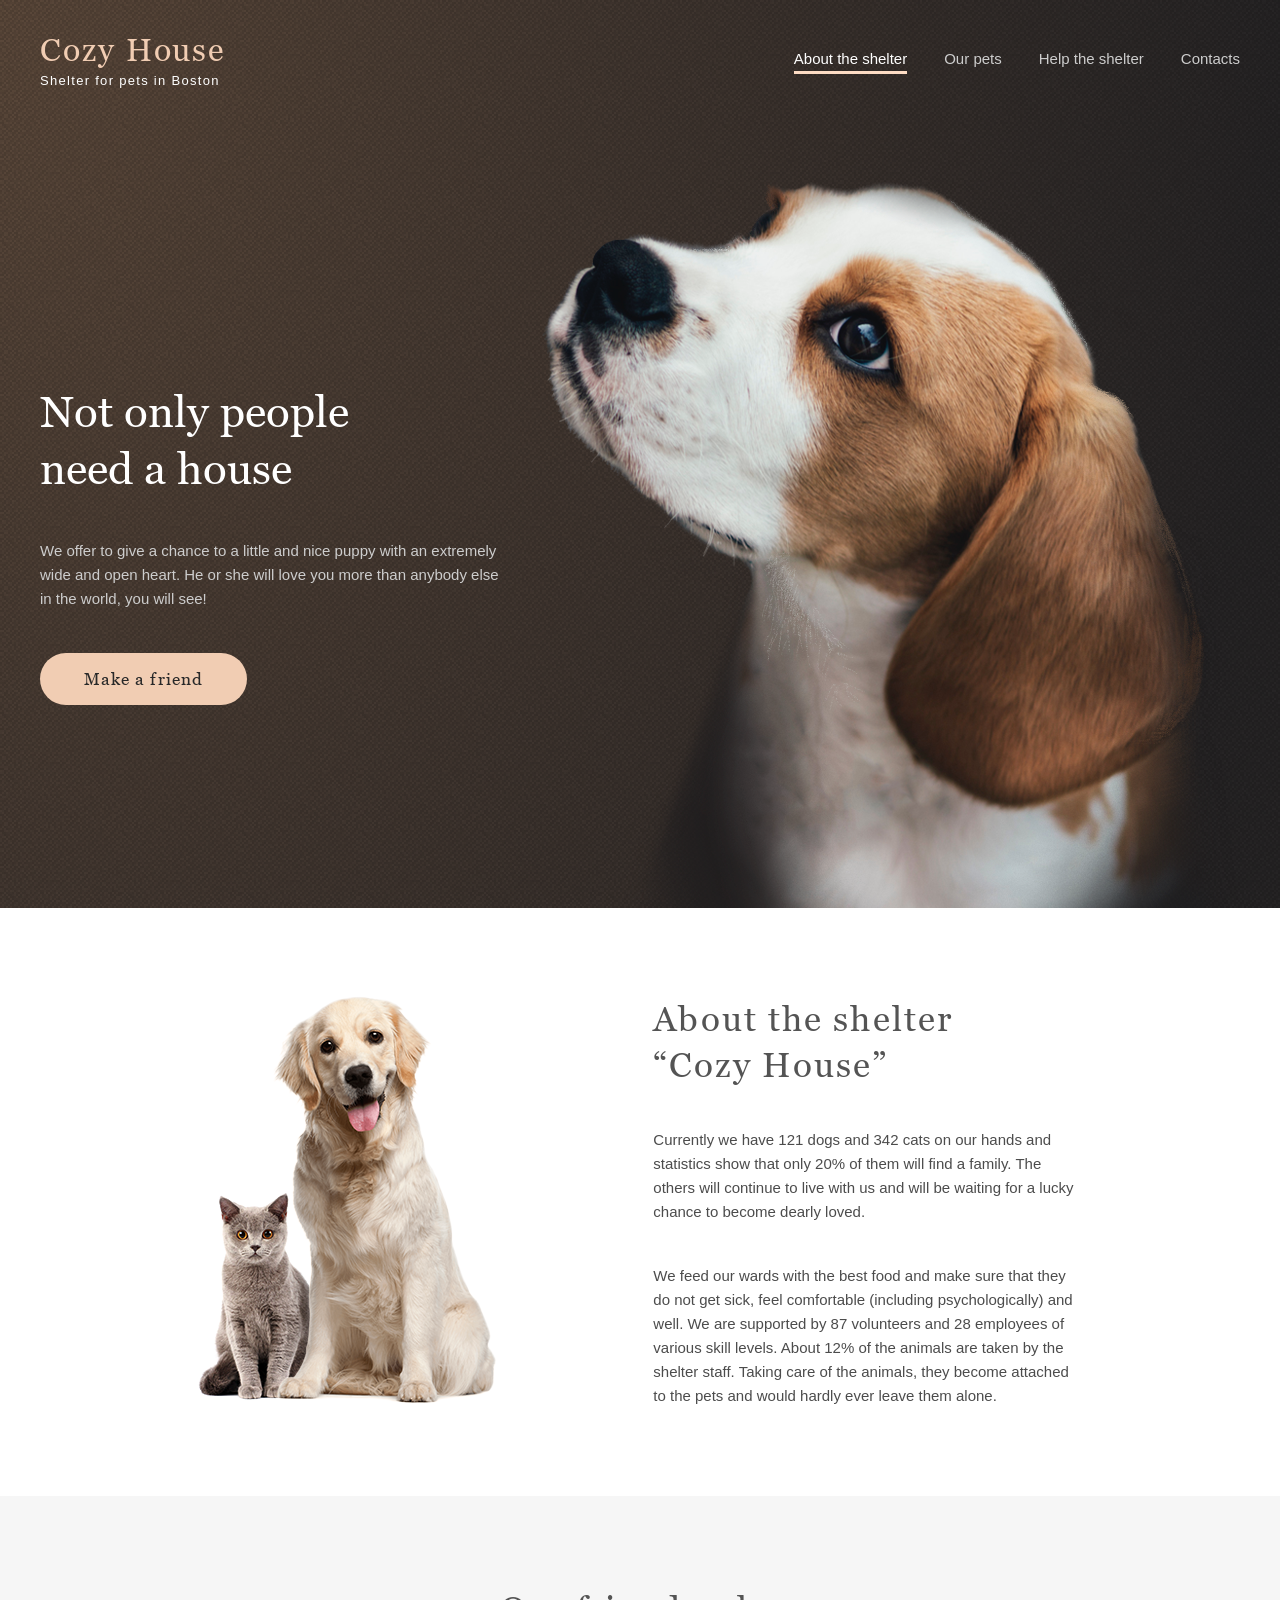
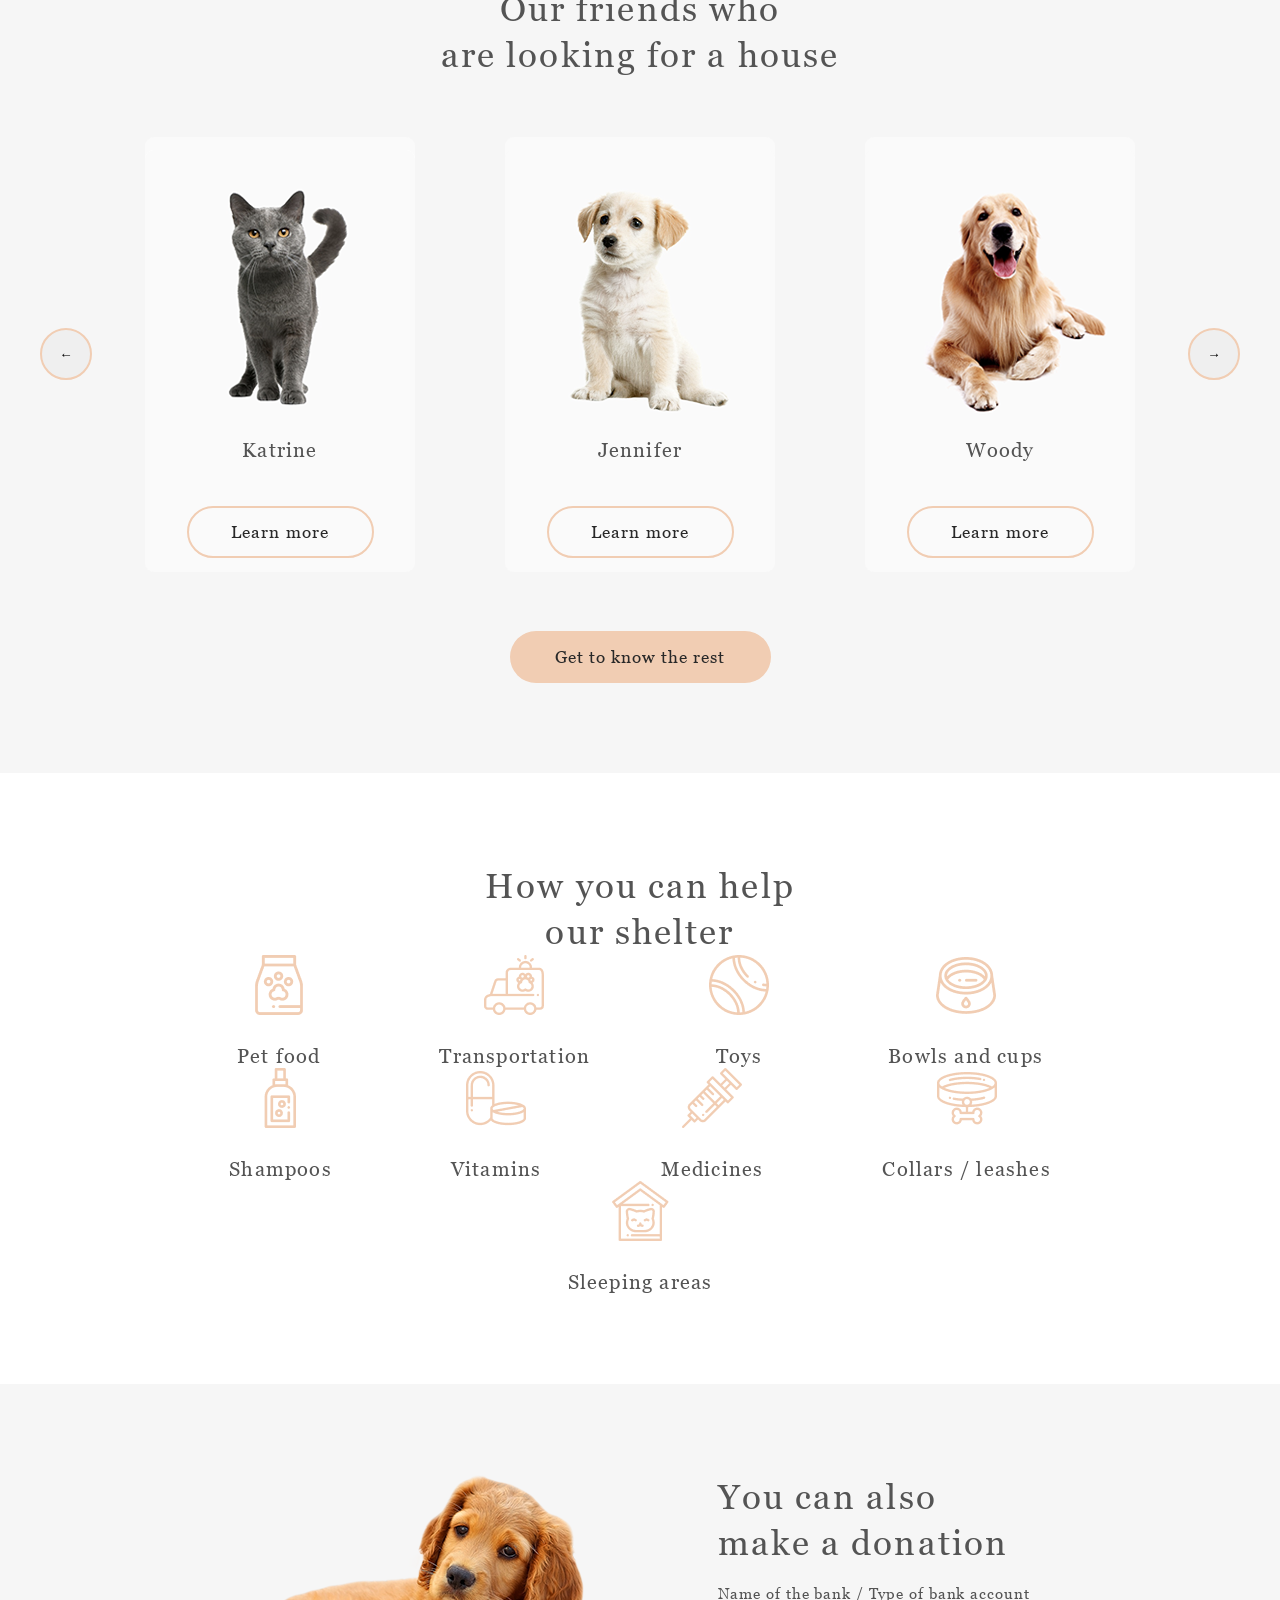
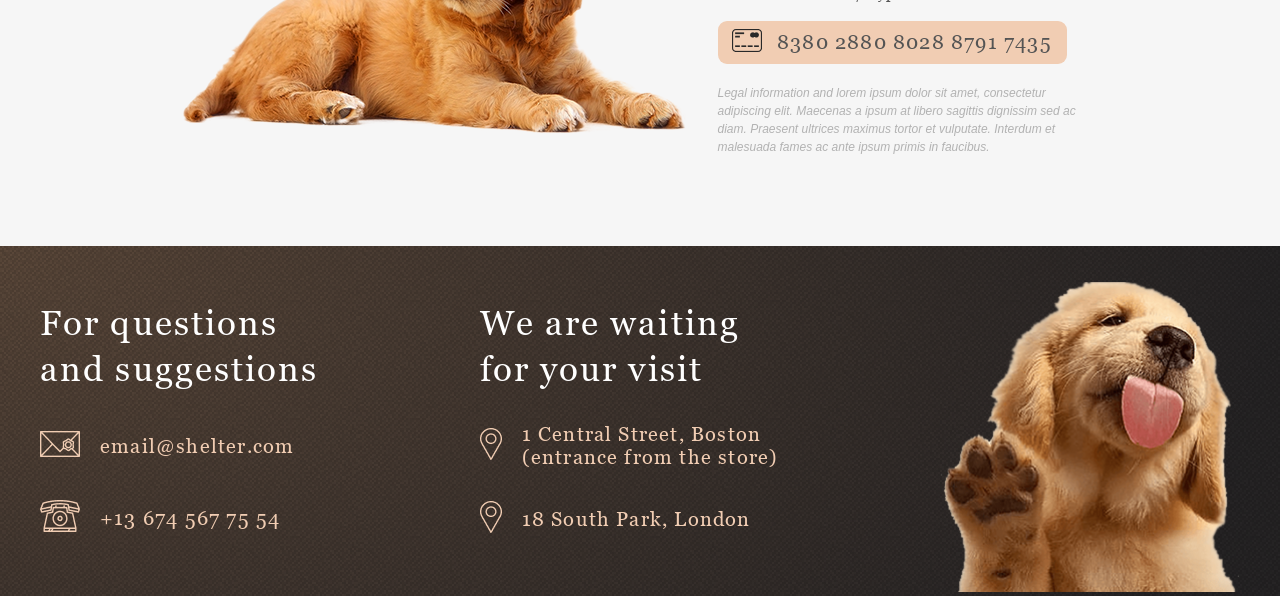
==== commit 7cb49968: "Merge 9c943c031ffcd02d040a02545ae1d498720195c0 into 776f2998a204653dffdd1f158e9d98719ec2672c" ====
--- a/index.html
+++ b/index.html
@@ -1,209 +1,234 @@
 <!DOCTYPE html>
 <html lang="en">
-
-<head>
-    <link rel="stylesheet" href="style.css">
-    <link rel="icon" href="./img/icon-phone.png">
-    <meta charset="UTF-8">
-    <meta name="viewport" content="width=device-width, initial-scale=1.0">
+  <head>
+    <script src="./script.js" defer></script>
+    <link rel="stylesheet" href="style.css" />
+    <link rel="icon" href="./img/icon-phone.png" />
+    <meta charset="UTF-8" />
+    <meta name="viewport" content="width=device-width, initial-scale=1.0" />
     <title>Shelter</title>
-</head>
-
-<body>
-
+  </head>
+
+  <body>
     <header class="main">
-        <div class="container_head">
-            <div class="head">
-                <div class="logo">
-                    <div class="title"><a href="./index.html">Cozy House</a></div>
-                    <div class="subtitle"><a href="./index.html">Shelter for pets in Boston</a></div>                    
-                </div>
-                <div class="burger"><img src="./img/Burger.png" alt=""></div>
-                <nav class="nav-menu">
-                    <ul>
-                        <li id="active_a"><a href="./index.html#about">About the shelter</a></li>
-                        <li><a href="./index.html#pets">Our pets</a></li>
-                        <li><a href="./index.html#help">Help the shelter</a></li>
-                        <li><a href="./index.html#contacts">Contacts</a></li>
-                    </ul>
-                </nav>
-            </div>
-        </div>
-        <div class="start_screen_content">
-            <div class="content">
-                <div class="name_content">
-                    <h1>Not only people <br> need a house</h1>
-                </div>
-                <div class="title_content">We offer to give a chance to a little and nice puppy with an extremely wide
-                    and open heart. He or she
-                    will love you more than anybody else in the world, you will see!</div>
-                <div class="container_button_content"><button class="button_content">Make a friend</button></div>
-            </div>
-            <div class="img_content"><img src="./img/start-screen-puppy.png" alt=""></div>
-        </div>
+      <div class="container_head">
+        <div class="head">
+          <div class="logo">
+            <div class="title"><a href="./index.html">Cozy House</a></div>
+            <div class="subtitle">
+              <a href="./index.html">Shelter for pets in Boston</a>
+            </div>
+          </div>
+          <div class="burger"><img src="./img/Burger.png" alt="" /></div>
+          <nav class="nav-menu">
+            <ul>
+              <li id="active_a">
+                <a href="./index.html#about">About the shelter</a>
+              </li>
+              <li><a href="./index.html#pets">Our pets</a></li>
+              <li><a href="./index.html#help">Help the shelter</a></li>
+              <li><a href="./index.html#contacts">Contacts</a></li>
+            </ul>
+          </nav>
+        </div>
+      </div>
+      <div class="start_screen_content">
+        <div class="content">
+          <div class="name_content">
+            <h1>
+              Not only people <br />
+              need a house
+            </h1>
+          </div>
+          <div class="title_content">
+            We offer to give a chance to a little and nice puppy with an
+            extremely wide and open heart. He or she will love you more than
+            anybody else in the world, you will see!
+          </div>
+          <div class="container_button_content">
+            <button class="button_content">Make a friend</button>
+          </div>
+        </div>
+        <div class="img_content">
+          <img src="./img/start-screen-puppy.png" alt="" />
+        </div>
+      </div>
     </header>
 
     <div class="about" id="about">
-        <div class="about_pets">
-            <div class="container_img_about_pets"><img class="img_about_pets" src="./img/about-pets.png" alt=""></div>
-            <div class="about_content">
-                <div class="about_content_name">About the shelter <br> “Cozy House”</div>
-                <div class="about_content_title">Currently we have 121 dogs and 342 cats on our hands and statistics
-                    show
-                    that only 20% of them will find a family. The others will continue to live with us and will be
-                    waiting
-                    for a lucky chance to become dearly loved.</div>
-                <div class="about_content_title">We feed our wards with the best food and make sure that they do not get
-                    sick, feel comfortable (including psychologically) and well. We are supported by 87 volunteers and
-                    28
-                    employees of various skill levels. About 12% of the animals are taken by the shelter staff. Taking
-                    care
-                    of the animals, they become attached to the pets and would hardly ever leave them alone.</div>
-            </div>
-        </div>
+      <div class="about_pets">
+        <div class="container_img_about_pets">
+          <img class="img_about_pets" src="./img/about-pets.png" alt="" />
+        </div>
+        <div class="about_content">
+          <div class="about_content_name">
+            About the shelter <br />
+            “Cozy House”
+          </div>
+          <div class="about_content_title">
+            Currently we have 121 dogs and 342 cats on our hands and statistics
+            show that only 20% of them will find a family. The others will
+            continue to live with us and will be waiting for a lucky chance to
+            become dearly loved.
+          </div>
+          <div class="about_content_title">
+            We feed our wards with the best food and make sure that they do not
+            get sick, feel comfortable (including psychologically) and well. We
+            are supported by 87 volunteers and 28 employees of various skill
+            levels. About 12% of the animals are taken by the shelter staff.
+            Taking care of the animals, they become attached to the pets and
+            would hardly ever leave them alone.
+          </div>
+        </div>
+      </div>
     </div>
 
     <div class="pets" id="pets">
-        <div class="container_pets">
-            <div class="name_pets">Our friends who <br>
-                are looking for a house</div>
-            <div class="container_slider_pets">
-                <button class="prev">←</button>
-                
-                
-                
-                <div class="slide">
-                    <div class="img_slide"><img src="./img/pets-katrine.png" alt=""></div>
-                    <div class="name_slide">Katrine</div>
-                    <button class="button_slide">Learn more</button>
-                </div>
-                
-                
-                
-                <div class="slide">
-                    <div class="img_slide"><img src="./img/pets-jennifer.png" alt=""></div>
-                    <div class="name_slide">Janifer</div>
-                    <button class="button_slide">Learn more</button>
-                </div>
-                
-                
-                <div class="slide">
-                    <div class="img_slide"><img src="./img/pets-woody.png" alt=""></div>
-                    <div class="name_slide">Woody</div>
-                    <button class="button_slide">Learn more</button>
-                </div>
-                <button class="next">→</button>
-            
-            
-            </div>
-            
-                <form action="./pets.html">
-                    <button class="button_pets">Get to know the rest</button>
-                </form>
-            
-        </div>
+      <div class="container_pets">
+        <div class="name_pets">
+          Our friends who <br />
+          are looking for a house
+        </div>
+        <div class="container_slider_pets">
+          <button class="prev">←</button>
+          
+          <div class="container_slides">
+          <div class="slides"></div>
+          </div>
+          
+          <button class="next">→</button>
+        </div>
+        <form action="./pets.html">
+          <button class="button_pets">Get to know the rest</button>
+        </form>
+      </div>
     </div>
 
     <div class="help" id="help">
-        <div class="container_help">
-            <div class="name_help">How you can help our shelter</div>
-            <div class="icon_help">
-                <div class="icon">
-                    <div class="img_icon"><img src="./img/icon-pet-food.png" alt=""></div>
-                    <div class="name_icon">Pet food</div>
-                </div>
-                <div class="icon">
-                    <div class="img_icon"><img src="./img/icon-transportation.png" alt=""></div>
-                    <div class="name_icon">Transportation</div>
-                </div>
-                <div class="icon">
-                    <div class="img_icon"><img src="./img/icon-toys.png" alt=""></div>
-                    <div class="name_icon">Toys</div>
-                </div>
-                <div class="icon">
-                    <div class="img_icon"><img src="./img/icon-bowls-and-cups.png" alt=""></div>
-                    <div class="name_icon">Bowls and cups</div>
-                </div>
-                <div class="icon">
-                    <div class="img_icon"><img src="./img/icon-shampoos.png" alt=""></div>
-                    <div class="name_icon">Shampoos</div>
-                </div>
-                <div class="icon">
-                    <div class="img_icon"><img src="./img/icon-vitamins.png" alt=""></div>
-                    <div class="name_icon">Vitamins</div>
-                </div>
-                <div class="icon">
-                    <div class="img_icon"><img src="./img/icon-medicines.png" alt=""></div>
-                    <div class="name_icon">Medicines</div>
-                </div>
-                <div class="icon">
-                    <div class="img_icon"><img src="./img/icon-collars-leashes.png" alt=""></div>
-                    <div class="name_icon">Collars / leashes</div>
-                </div>
-                <div class="icon">
-                    <div class="img_icon"><img src="./img/icon-sleeping-area.png" alt=""></div>
-                    <div class="name_icon">Sleeping areas</div>
-                </div>
-            </div>
-        </div>
-    </div>
-
+      <div class="container_help">
+        <div class="name_help">How you can help our shelter</div>
+        <div class="icon_help">
+          <div class="icon">
+            <div class="img_icon">
+              <img src="./img/icon-pet-food.png" alt="" />
+            </div>
+            <div class="name_icon">Pet food</div>
+          </div>
+          <div class="icon">
+            <div class="img_icon">
+              <img src="./img/icon-transportation.png" alt="" />
+            </div>
+            <div class="name_icon">Transportation</div>
+          </div>
+          <div class="icon">
+            <div class="img_icon"><img src="./img/icon-toys.png" alt="" /></div>
+            <div class="name_icon">Toys</div>
+          </div>
+          <div class="icon">
+            <div class="img_icon">
+              <img src="./img/icon-bowls-and-cups.png" alt="" />
+            </div>
+            <div class="name_icon">Bowls and cups</div>
+          </div>
+          <div class="icon">
+            <div class="img_icon">
+              <img src="./img/icon-shampoos.png" alt="" />
+            </div>
+            <div class="name_icon">Shampoos</div>
+          </div>
+          <div class="icon">
+            <div class="img_icon">
+              <img src="./img/icon-vitamins.png" alt="" />
+            </div>
+            <div class="name_icon">Vitamins</div>
+          </div>
+          <div class="icon">
+            <div class="img_icon">
+              <img src="./img/icon-medicines.png" alt="" />
+            </div>
+            <div class="name_icon">Medicines</div>
+          </div>
+          <div class="icon">
+            <div class="img_icon">
+              <img src="./img/icon-collars-leashes.png" alt="" />
+            </div>
+            <div class="name_icon">Collars / leashes</div>
+          </div>
+          <div class="icon">
+            <div class="img_icon">
+              <img src="./img/icon-sleeping-area.png" alt="" />
+            </div>
+            <div class="name_icon">Sleeping areas</div>
+          </div>
+        </div>
+      </div>
+    </div>
 
     <div class="donation">
-        <div class="container_donation">
-            <div class="img_donation"><img src="./img/donation-dog.png" alt=""></div>
-            <div class="text_donation">
-                <div class="name_text_donation"><div>You can also <br> make a donation</div></div>
-                <div class="title_text_donation">Name of the bank / Type of bank account</div>
-                <div class="container_tel_text_donation">
-                    <div><img src="./img/credit-card.png" alt=""></div>
-                    <div class="tel_text_donation">8380 2880 8028 8791 7435</div>
-                </div>
-                <div class="ps_text_donation">Legal information and lorem ipsum dolor sit amet, consectetur adipiscing
-                    elit.
-                    Maecenas a ipsum at
-                    libero sagittis dignissim sed ac diam. Praesent ultrices maximus tortor et vulputate. Interdum et
-                    malesuada fames ac ante ipsum primis in faucibus.</div>
-            </div>
-        </div>
+      <div class="container_donation">
+        <div class="img_donation">
+          <img src="./img/donation-dog.png" alt="" />
+        </div>
+        <div class="text_donation">
+          <div class="name_text_donation">
+            <div>
+              You can also <br />
+              make a donation
+            </div>
+          </div>
+          <div class="title_text_donation">
+            Name of the bank / Type of bank account
+          </div>
+          <div class="container_tel_text_donation">
+            <div><img src="./img/credit-card.png" alt="" /></div>
+            <div class="tel_text_donation">8380 2880 8028 8791 7435</div>
+          </div>
+          <div class="ps_text_donation">
+            Legal information and lorem ipsum dolor sit amet, consectetur
+            adipiscing elit. Maecenas a ipsum at libero sagittis dignissim sed
+            ac diam. Praesent ultrices maximus tortor et vulputate. Interdum et
+            malesuada fames ac ante ipsum primis in faucibus.
+          </div>
+        </div>
+      </div>
     </div>
 
     <footer class="footer" id="contacts">
-        <div class="container_footer">
-            <div class="text_footer">
-                <div class="name_footer">For questions and suggestions</div>
-                <a href="mailto:email@shelter.com">
-                    <div class="email_footer">
-                        <div><img src="./img/icon-email.png" alt=""></div>
-                        <div>email@shelter.com</div>
-                    </div>
-                </a>
-                <a href="tel:+136745677554">
-                    <div class="tel_footer">
-                        <div><img src="./img/icon-phone.png" alt=""></div>
-                        <div>+13 674 567 75 54</div>
-                    </div>
-                </a>
-            </div>
-            <div class="text_footer">
-                <div class="name_footer">We are waiting for your visit</div>
-                <a href="https://maps.google.com/?q=1+Central+Street,+Boston">
-                    <div class="adress_footer">
-                        <div><img src="./img/pin.png" alt=""></div>
-                        <div>1 Central Street, Boston (entrance from the store)</div>
-                    </div>
-                </a>
-                <a href="https://maps.google.com/?q=18+South+Park,+London">
-                    <div class="adress_footer">
-                        <div><img src="./img/pin.png" alt=""></div>
-                        <div>18 South Park, London </div>
-                    </div>
-                </a>
-            </div>
-            <div class="img_footer"><img src="./img/footer-puppy.png" alt=""></div>
-        </div>
+      <div class="container_footer">
+        <div class="text_footer">
+          <div class="name_footer">For questions and suggestions</div>
+          <a href="mailto:email@shelter.com">
+            <div class="email_footer">
+              <div><img src="./img/icon-email.png" alt="" /></div>
+              <div>email@shelter.com</div>
+            </div>
+          </a>
+          <a href="tel:+136745677554">
+            <div class="tel_footer">
+              <div><img src="./img/icon-phone.png" alt="" /></div>
+              <div>+13 674 567 75 54</div>
+            </div>
+          </a>
+        </div>
+        <div class="text_footer">
+          <div class="name_footer">We are waiting for your visit</div>
+          <a href="https://maps.google.com/?q=1+Central+Street,+Boston">
+            <div class="adress_footer">
+              <div><img src="./img/pin.png" alt="" /></div>
+              <div>1 Central Street, Boston (entrance from the store)</div>
+            </div>
+          </a>
+          <a href="https://maps.google.com/?q=18+South+Park,+London">
+            <div class="adress_footer">
+              <div><img src="./img/pin.png" alt="" /></div>
+              <div>18 South Park, London</div>
+            </div>
+          </a>
+        </div>
+        <div class="img_footer">
+          <img src="./img/footer-puppy.png" alt="" />
+        </div>
+      </div>
     </footer>
-
-</body>
-
-</html>+  </body>
+</html>
--- a/style.css
+++ b/style.css
@@ -42,7 +42,6 @@
 }
 
 .main {
-    /* margin: 0 auto; */
     min-height: 908px;
     display: flex;
     flex-direction: column;
@@ -52,7 +51,8 @@
 }
 
 @media (max-width: 1279px) {
-    .main, .main_pets {
+    .main,
+    .main_pets {
         min-height: 1165px;
         align-items: center;
         justify-content: space-between;
@@ -60,7 +60,8 @@
 }
 
 @media (max-width: 768px) {
-    .main, .main_pets {
+    .main,
+    .main_pets {
         min-height: 823px;
     }
 }
@@ -183,7 +184,8 @@
 }
 
 @media (max-width: 767px) {
-    .nav-menu, .nav-menu_pets {
+    .nav-menu,
+    .nav-menu_pets {
         display: none;
     }
 }
@@ -253,7 +255,8 @@
         width: 260px;
         min-height: 271px;
     }
-    .img_content img{
+
+    .img_content img {
         width: 260px;
         min-height: 271px;
     }
@@ -359,6 +362,7 @@
         flex-direction: column-reverse;
         justify-content: space-between;
     }
+
     .container_img_about_pets {
         display: flex;
         justify-content: center;
@@ -377,6 +381,7 @@
         min-height: 890px;
         display: flex;
     }
+
     .img_about_pets {
         width: 260px;
         min-height: 354px;
@@ -419,7 +424,6 @@
     }
 }
 
-
 .about_content_title {
     font-family: var(--second-family);
     font-weight: 400;
@@ -458,7 +462,7 @@
     display: flex;
     align-items: center;
     justify-content: space-between;
-    flex-direction: column;
+    flex-direction: column;    
 }
 
 @media (max-width: 1279px) {
@@ -518,8 +522,8 @@
 }
 
 .container_slider_pets {
-    width: 1200px;
-    /* min-height: 435px; */
+    width: 1200px; 
+    min-height: 435px;
     display: flex;
     justify-content: space-between;
     align-items: center;
@@ -531,9 +535,6 @@
         width: 708px;
         min-height: 435px;
     }
-    .container_slider_pets div:nth-child(4) {
-        display: none;
-    }
 }
 
 @media (max-width: 767px) {
@@ -544,9 +545,6 @@
         align-items: flex-start;
         flex-direction: column-reverse;
     }
-    .container_slider_pets div:nth-child(3) {
-        display: none;
-    }
 }
 
 .container_slider_pets_our_pets {
@@ -564,29 +562,14 @@
         width: 580px;
         min-height: 1365px;
     }
-    .container_slider_pets_our_pets div:nth-child(4) {
-        display: none;
-    }
-    .container_slider_pets_our_pets div:nth-child(5) {
-        display: none;
-    }
 }
 
 @media (max-width: 767px) {
     .container_slider_pets_our_pets {
         width: 270px;
         min-height: 1365px;
-        gap:0px;
+        gap: 0px;
         justify-content: center;
-    }
-    .container_slider_pets_our_pets div:nth-child(6) {
-        display: none;
-    }
-    .container_slider_pets_our_pets div:nth-child(7) {
-        display: none;
-    }
-    .container_slider_pets_our_pets div:nth-child(8) {
-        display: none;
     }
 }
 
@@ -605,16 +588,18 @@
         position: relative;
         left: 43px;
     }
-    .container_navigation_pets .prev{
+
+    .container_navigation_pets .prev {
         position: unset;
     }
-      .container_navigation_pets .next{
+
+    .container_navigation_pets .next {
         position: unset;
     }
+
     .next {
         position: relative;
         left: -94px;
-        
     }
 }
 
@@ -632,7 +617,42 @@
     transform: scale(1);
 }
 
+.container_slides{
+    width: 990px;
+    overflow: hidden;
+}
+
+@media (max-width:1279px) {
+    .container_slides{
+        width: 580px;
+    }
+}
+
+@media (max-width:767px) {
+    .container_slides{
+        width: 270px;
+    }
+}
+
+.slides {
+    display: flex;
+    transition: 1s;
+}
+
+@media (max-width:1279px) {
+    .slides{
+        width: 580px;
+    }    
+}
+
+@media (max-width:767px) {
+    .slides{
+        width: 270px;
+    }    
+}
+
 .slide {
+    margin-right: 90px;
     width: 270px;
     min-height: 435px;
     justify-content: space-evenly;
@@ -644,11 +664,10 @@
     transition: 0.3s;
 }
 
-@media (max-width: 767px) {
+@media (max-width: 1279px) {
     .slide {
-        justify-content: normal
-    }
-    
+        margin-right: 40px;
+    }
 }
 
 .slide:hover {
@@ -656,7 +675,6 @@
 }
 
 .name_slide {
-    /* margin-top: 31px; */
     font-family: var(--font-family);
     font-weight: 400;
     font-size: 20px;
@@ -669,11 +687,10 @@
     .name_slide {
         padding-top: 25px;
     }
-    
 }
 
 .button_slide {
- margin-top: 30px;
+    margin-top: 30px;
     border: 2px solid var(--color-primary);
     border-radius: 100px;
     width: 187px;
@@ -686,7 +703,6 @@
     color: var(--color-dark-3xl);
     background: var(--color-light-s);
 }
-
 
 
 .button_slide:hover {
@@ -1067,16 +1083,7 @@
         display: flex;
         justify-content: space-evenly;
         width: 768px;
-
-
-
-
-
-
-
-
         min-height: 639px;
-        /* gap: 62px 0px; */
     }
 }
 
@@ -1084,7 +1091,6 @@
     .container_footer {
         width: 300px;
         min-height: 809px;
-        /* gap: 0px; */
     }
 }
 
@@ -1102,8 +1108,8 @@
 
 @media (max-width:1279px) {
     .name_footer {
-        padding-top: 32px;        
-    }  
+        padding-top: 32px;
+    }
 }
 
 @media (max-width:767px) {
@@ -1123,27 +1129,24 @@
 .email_footer,
 .tel_footer {
     display: flex;
-    /* flex-direction: row; */
     align-items: center;
     gap: 20px;
     cursor: pointer;
     transition: 0.5s;
-    
 }
 
 .email_footer {
     padding-top: 37px;
 }
+
 .tel_footer {
     padding-top: 35px;
 }
 
-.adress_footer{
+.adress_footer {
     width: 300px;
     padding-top: 32px;
 }
-
-
 
 .adress_footer:hover,
 .email_footer:hover,
@@ -1152,7 +1155,7 @@
     opacity: 0.6;
 }
 
-.text_footer {    
+.text_footer {
     min-height: 234px;
     display: flex;
     flex-direction: column;
@@ -1162,61 +1165,51 @@
     line-height: 115%;
     letter-spacing: 0.06em;
     color: var(--color-primary);
-    /* align-items: center; */
-}
-
-
+}
 
 @media (max-width:1279px) {
-    .email_footer{
+    .email_footer {
         padding-top: 35px;
-        /* align-items: flex-start; */
     }
     .text_footer {
-        /* width: 302px; */
         min-height: 234px;
     }
-    
 }
 
 @media (max-width:767px) {
     .email_footer {
         padding-top: 37px;
     }
-.text_footer {
+    .text_footer {
         /* width: 300px; */
         min-height: 235px;
         align-items: center;
         display: flex;
         justify-content: flex-start
     }
-    .adress_footer{
+    .adress_footer {
         padding-top: 22px;
     }
-    .container_footer .text_footer:nth-child(2) .name_footer{
+    .container_footer .text_footer:nth-child(2) .name_footer {
         padding-top: 18px;
     }
-
-    .container_footer .text_footer:nth-child(2) .adress_footer:nth-child(1){
-padding-top: 35px;
-    }
-
-}
-
+    .container_footer .text_footer:nth-child(2) .adress_footer:nth-child(1) {
+        padding-top: 35px;
+    }
+}
 
 @media (max-width:1279px) {
-    .img_footer{
-        display: flex;
-    align-items: flex-end;
-/* padding-top: 22px; */
-}
+    .img_footer {
+        display: flex;
+        align-items: flex-end;
+    }
 }
 
 @media (max-width:767px) {
-    .img_footer{
-display: flex;
-    align-items: flex-end;
-}
+    .img_footer {
+        display: flex;
+        align-items: flex-end;
+    }
     .img_footer img {
         width: 260px;
         min-height: 269px;
@@ -1268,7 +1261,7 @@
 }
 
 @media (max-width:767px) {
-    .container_navigation_pets{
+    .container_navigation_pets {
         width: 300px;
         min-height: 52px;
         gap: 10px
@@ -1290,4 +1283,42 @@
     line-height: 130%;
     letter-spacing: 0.06em;
     color: var(--color-dark-3xl);
-}+}
+
+.container_modal {    
+    min-height: 402px;
+    display: flex;
+    align-items: center;
+    justify-content: center;
+    position: fixed;
+    width: 100%;
+    height: 100%;
+    background: rgba(41, 41, 41, 0.6);
+    top: 0;
+    left: 0;
+}
+
+.modal {  
+    position: relative;
+    display: flex;
+    max-width: 900px;
+    width: 82%;
+    min-width: 240px;
+    box-shadow: 0 2px 35px 14px rgba(13, 13, 13, 0.04);
+    justify-content: space-between;
+    align-items: center;
+    background: hsl(0, 0%, 96%);
+    border-radius: 9px;
+}
+
+.modal img {
+    width: 350px;
+    min-height: 350px;
+    border-radius: 9px;
+}
+
+
+
+
+
+
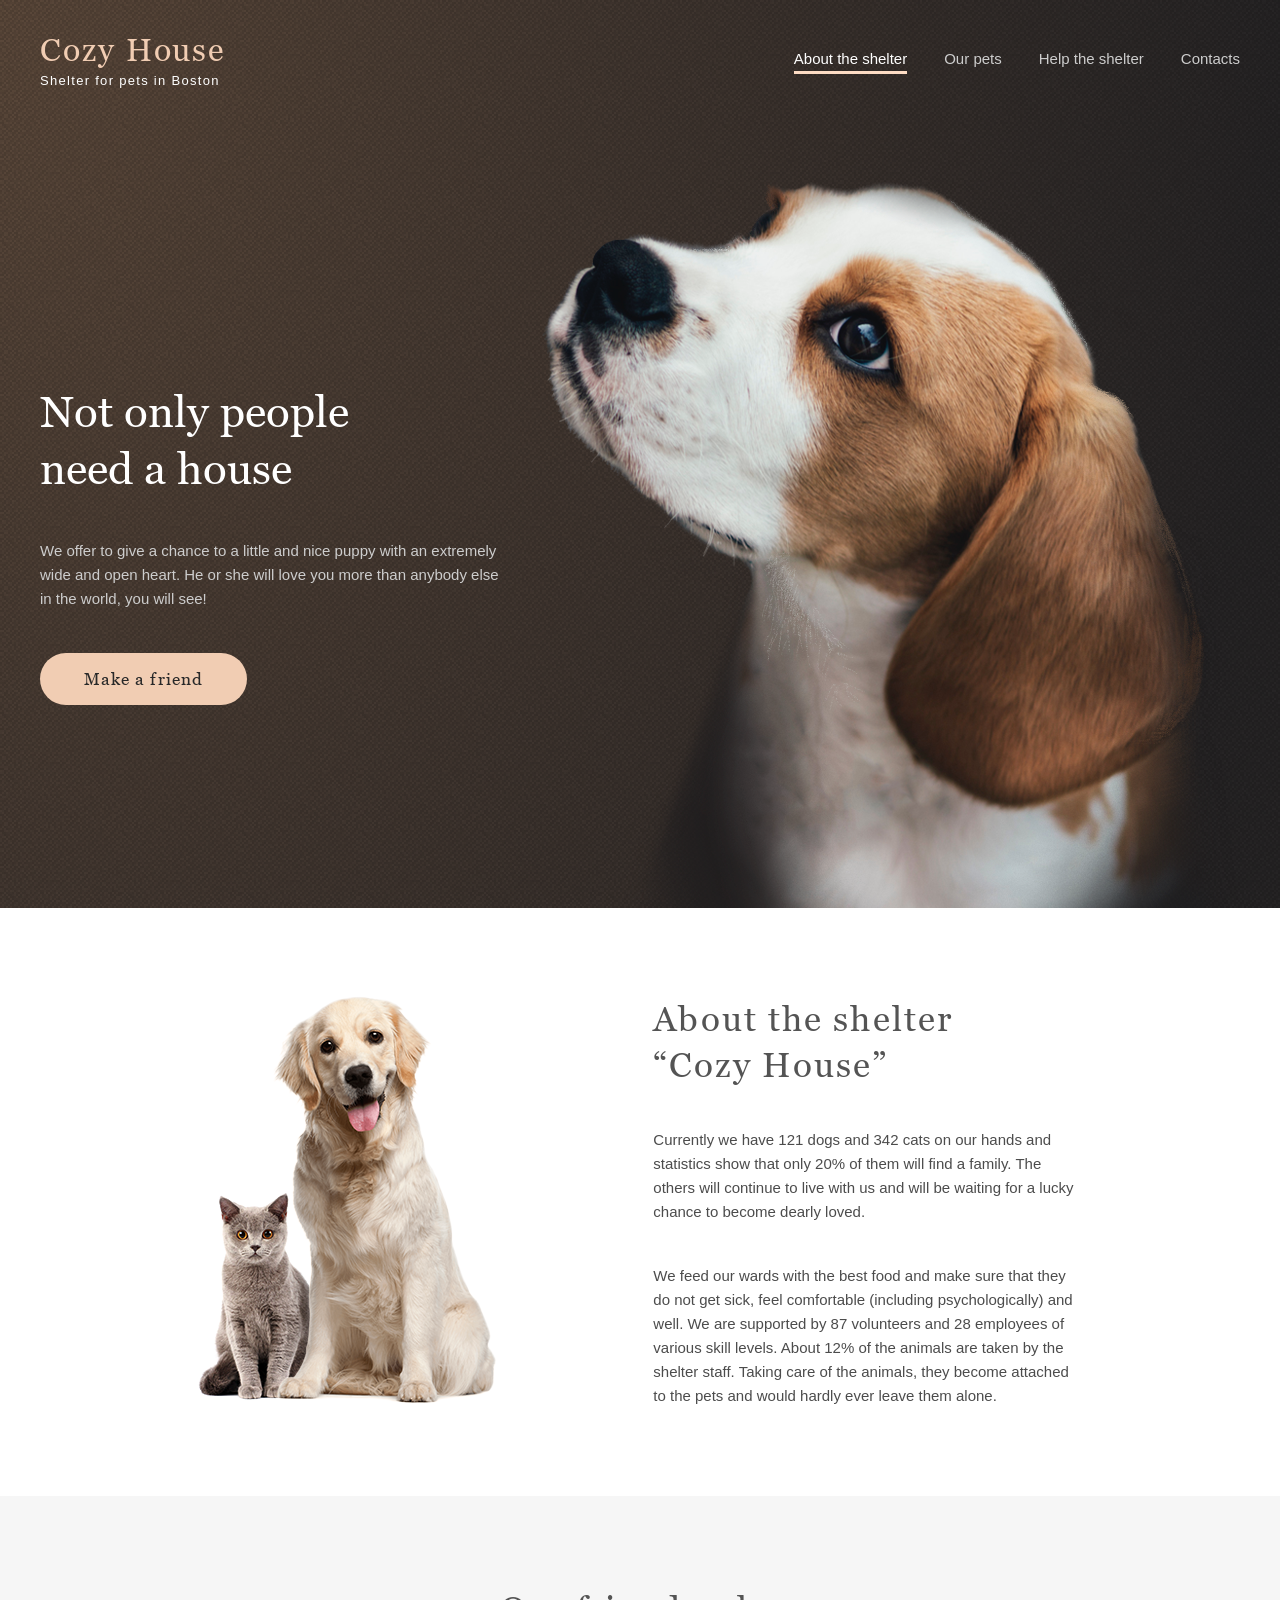
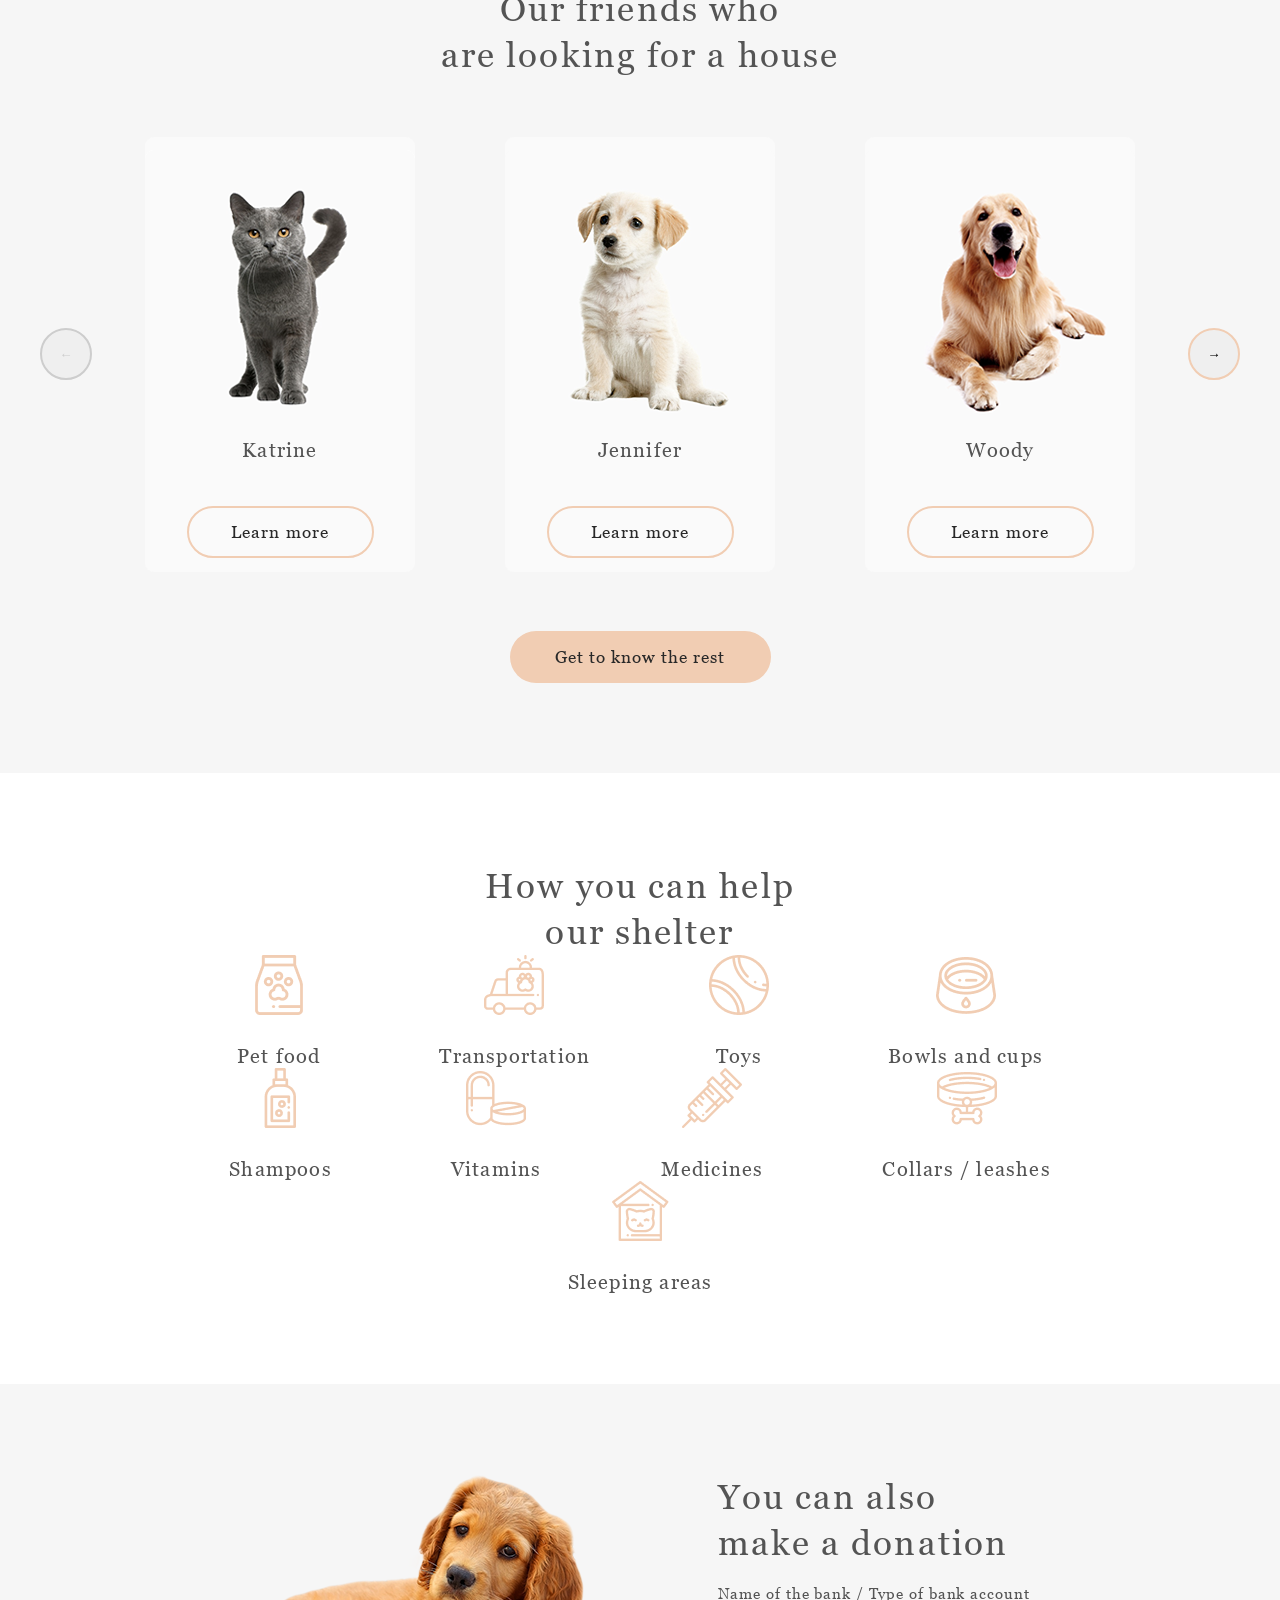
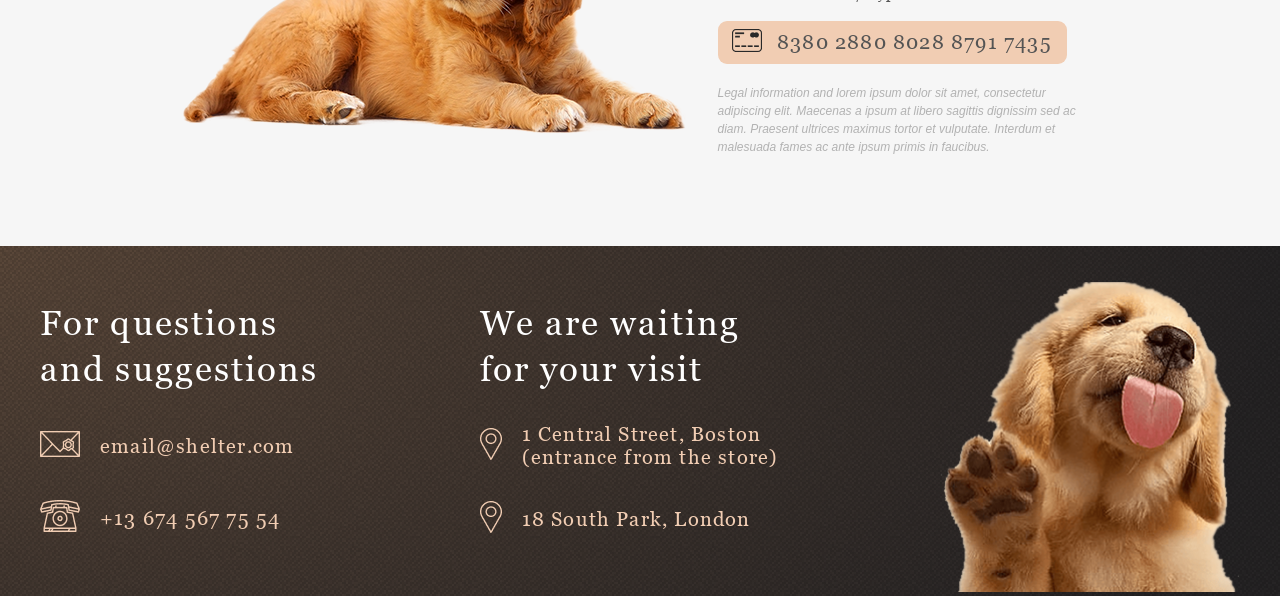
==== commit c1bab226: "JS009 (Fri, Jun 26, 2026 18:44)" ====
--- a/index.html
+++ b/index.html
@@ -1,7 +1,8 @@
 <!DOCTYPE html>
 <html lang="en">
-  <head>
-    <script src="./script.js" defer></script>
+  
+<head>
+    <script src="./main.js" defer></script>
     <link rel="stylesheet" href="style.css" />
     <link rel="icon" href="./img/icon-phone.png" />
     <meta charset="UTF-8" />
@@ -10,6 +11,7 @@
   </head>
 
   <body>
+
     <header class="main">
       <div class="container_head">
         <div class="head">
--- a/style.css
+++ b/style.css
@@ -1,1324 +1,1397 @@
 @font-face {
-    font-family: 'Georgia';
-    src: url('./fonts/Georgia/georgia.ttf');
+  font-family: 'Georgia';
+  src: url('./fonts/Georgia/georgia.ttf');
 }
 
 :root {
-    --color-light-xl: #fff;
-    --color-light-l: #f6f6f6;
-    --color-light-s: #fafafa;
-    --color-dark-s: #cdcdcd;
-    --color-dark-m: #b2b2b2;
-    --color-dark-l: #545454;
-    --color-dark-xl: #4c4c4c;
-    --color-dark-2xl: #444;
-    --color-dark-3xl: #292929;
-    --color-primary: #f1cdb3;
-    --color-primary-light: #fddcc4;
-    --start-screen-gradient-background: #211f20;
-    --footer-gradient-background: #211f20;
-    --font-family: "Georgia", sans-serif;
-    --second-family: "Arial", sans-serif;
-    --third-family: "Inter", sans-serif;
+  --color-light-xl: #fff;
+  --color-light-l: #f6f6f6;
+  --color-light-s: #fafafa;
+  --color-dark-s: #cdcdcd;
+  --color-dark-m: #b2b2b2;
+  --color-dark-l: #545454;
+  --color-dark-xl: #4c4c4c;
+  --color-dark-2xl: #444;
+  --color-dark-3xl: #292929;
+  --color-primary: #f1cdb3;
+  --color-primary-light: #fddcc4;
+  --start-screen-gradient-background: #211f20;
+  --footer-gradient-background: #211f20;
+  --font-family: 'Georgia', sans-serif;
+  --second-family: 'Arial', sans-serif;
+  --third-family: 'Inter', sans-serif;
 }
 
 body {
-    margin: 0px;
-    padding: 0px;
+  margin: 0px;
+  padding: 0px;
 }
 
 * {
-    box-sizing: border-box;
+  box-sizing: border-box;
 }
 
 html {
-    scroll-behavior: smooth;
-    -webkit-scroll-behavior: smooth
+  scroll-behavior: smooth;
+  -webkit-scroll-behavior: smooth;
 }
 
 a,
 h1 {
-    all: unset;
+  all: unset;
 }
 
 .main {
-    min-height: 908px;
-    display: flex;
+  min-height: 908px;
+  display: flex;
+  flex-direction: column;
+  align-items: center;
+  justify-content: space-between;
+  background: url(./img/noise_transparent@2x.png),
+    radial-gradient(100% 215.42% at 0% 0%, #5b483a 0%, #262425 100%), #211f20;
+}
+
+@media (max-width: 1279px) {
+  .main,
+  .main_pets {
+    min-height: 1165px;
+    align-items: center;
+    justify-content: space-between;
+  }
+}
+
+@media (max-width: 768px) {
+  .main,
+  .main_pets {
+    min-height: 823px;
+  }
+}
+
+.main_pets {
+  margin: 0 auto;
+  min-height: 120px;
+  display: flex;
+  flex-direction: column;
+  align-items: center;
+  justify-content: center;
+  background: var(--color-light-xl);
+}
+
+.container_head {
+  display: flex;
+  flex-direction: column;
+  align-items: center;
+  justify-content: center;
+  min-height: 120px;
+}
+
+.head {
+  width: 1200px;
+  min-height: 60px;
+  display: flex;
+  justify-content: space-between;
+  align-items: center;
+}
+
+@media (max-width: 1279px) {
+  .head {
+    width: 708px;
+  }
+}
+
+@media (max-width: 768px) {
+  .head {
+    display: flex;
+    width: 280px;
+    min-height: 60px;
+  }
+}
+
+.logo {
+  display: flex;
+  gap: 5px;
+  flex-direction: column;
+  cursor: pointer;
+}
+
+.title,
+.title h1 {
+  font-family: var(--font-family);
+  font-weight: 400;
+  font-size: 32px;
+  line-height: 110%;
+  letter-spacing: 0.06em;
+  color: var(--color-primary);
+}
+
+.title_pets {
+  font-family: var(--font-family);
+  font-weight: 400;
+  font-size: 32px;
+  line-height: 110%;
+  letter-spacing: 0.06em;
+  color: var(--color-dark-l);
+}
+
+.subtitle {
+  font-family: var(--second-family);
+  font-weight: 400;
+  font-size: 13px;
+  letter-spacing: 0.1em;
+  color: var(--color-light-xl);
+}
+
+.subtitle_pets {
+  font-family: var(--second-family);
+  font-weight: 400;
+  font-size: 13px;
+  letter-spacing: 0.1em;
+  color: var(--color-dark-3xl);
+}
+
+.burger {
+  display: none;
+  z-index: 100;
+}
+
+@media (max-width:767px) {
+  .burger{
+    display: flex;
+  }  
+}
+
+.nav-menu ul {
+  list-style: none;
+  display: inline-flex;
+  gap: 37px;
+  font-family: var(--second-family);
+  font-weight: 400;
+  font-size: 15px;
+  line-height: 160%;
+  color: var(--color-dark-s);
+  cursor: pointer;
+}
+
+.nav-menu_pets ul {
+  list-style: none;
+  display: inline-flex;
+  gap: 37px;
+  font-family: var(--second-family);
+  font-weight: 400;
+  font-size: 15px;
+  line-height: 160%;
+  color: var(--color-dark-l);
+  cursor: pointer;
+}
+
+@media (max-width: 767px) {
+  .nav-menu,
+  .nav-menu_pets {
+    display: none;
+  }
+}
+
+#active_a {
+  color: #fff;
+  border-bottom: 3px solid var(--color-primary-light);
+}
+
+#active_a_pets {
+  border-bottom: 3px solid var(--color-primary-light);
+}
+
+.start_screen_content {
+  display: flex;
+  width: 1200px;
+  justify-content: space-between;
+  align-items: center;
+}
+
+@media (max-width: 1279px) {
+  .start_screen_content {
+    width: 569px;
+    min-height: 1015px;
     flex-direction: column;
     align-items: center;
-    justify-content: space-between;
-    background: url(./img/noise_transparent@2x.png), radial-gradient(100% 215.42% at 0% 0%, #5b483a 0%, #262425 100%), #211f20;
-}
-
-@media (max-width: 1279px) {
-    .main,
-    .main_pets {
-        min-height: 1165px;
-        align-items: center;
-        justify-content: space-between;
-    }
-}
-
-@media (max-width: 768px) {
-    .main,
-    .main_pets {
-        min-height: 823px;
-    }
-}
-
-.main_pets {
-    margin: 0 auto;
-    min-height: 120px;
-    display: flex;
-    flex-direction: column;
-    align-items: center;
-    justify-content: center;
-    background: var(--color-light-xl);
-}
-
-.container_head {
-    display: flex;
-    flex-direction: column;
-    align-items: center;
-    justify-content: center;
-    min-height: 120px;
-}
-
-.head {
-    width: 1200px;
-    min-height: 60px;
-    display: flex;
-    justify-content: space-between;
-    align-items: center;
-}
-
-@media (max-width: 1279px) {
-    .head {
-        width: 708px;
-    }
-}
-
-@media (max-width: 768px) {
-    .head {
-        display: flex;
-        width: 280px;
-        min-height: 60px;
-    }
-}
-
-.logo {
-    display: flex;
-    gap: 5px;
-    flex-direction: column;
-    cursor: pointer;
-}
-
-.title,
-.title h1 {
+  }
+}
+
+@media (max-width: 767px) {
+  .start_screen_content {
+    width: 300px;
+    min-height: 673px;
+    align-items: end;
+  }
+}
+
+.content {
+  display: flex;
+  flex-direction: column;
+  justify-content: space-between;
+  width: 460px;
+  min-height: 322px;
+}
+
+@media (max-width: 767px) {
+  .content {
+    width: 300px;
+    min-height: 296px;
+  }
+}
+
+.img_content img {
+  display: flex;
+}
+
+@media (max-width: 1279px) {
+  .img_content img {
+    width: 569px;
+    height: 593px;
+    margin-left: 155px;
+  }
+}
+
+@media (max-width: 767px) {
+  .img_content img {
+    width: 260px;
+    height: 271px;
+  }
+}
+
+.name_content {
+  font-family: var(--font-family);
+  font-weight: 400;
+  font-size: 44px;
+  line-height: 130%;
+  color: var(--color-light-xl);
+}
+
+@media (max-width: 767px) {
+  .name_content {
     font-family: var(--font-family);
     font-weight: 400;
-    font-size: 32px;
-    line-height: 110%;
+    font-size: 25px;
+    line-height: 130%;
     letter-spacing: 0.06em;
-    color: var(--color-primary);
-}
-
-.title_pets {
-    font-family: var(--font-family);
-    font-weight: 400;
-    font-size: 32px;
-    line-height: 110%;
-    letter-spacing: 0.06em;
-    color: var(--color-dark-l);
-}
-
-.subtitle {
-    font-family: var(--second-family);
-    font-weight: 400;
-    font-size: 13px;
-    letter-spacing: 0.1em;
+    text-align: center;
     color: var(--color-light-xl);
-}
-
-.subtitle_pets {
-    font-family: var(--second-family);
-    font-weight: 400;
-    font-size: 13px;
-    letter-spacing: 0.1em;
-    color: var(--color-dark-3xl);
-}
-
-.burger {
-    display: none;
-    cursor: pointer;
-}
-
-@media (max-width: 767px) {
-    .burger {
-        display: flex;
-    }
-}
-
-.nav-menu ul {
-    list-style: none;
-    display: inline-flex;
-    gap: 37px;
+  }
+}
+
+.title_content {
+  font-family: var(--second-family);
+  font-weight: 400;
+  font-size: 15px;
+  line-height: 160%;
+  color: var(--color-dark-s);
+}
+
+@media (max-width: 767px) {
+  .title_content {
     font-family: var(--second-family);
     font-weight: 400;
     font-size: 15px;
     line-height: 160%;
+    text-align: center;
     color: var(--color-dark-s);
-    cursor: pointer;
-}
-
-.nav-menu_pets ul {
-    list-style: none;
-    display: inline-flex;
-    gap: 37px;
+  }
+}
+
+@media (max-width: 1279px) {
+  .container_button_content {
+    display: flex;
+    justify-content: center;
+  }
+}
+
+.button_content {
+  border-radius: 100px;
+  border-style: hidden;
+  width: 207px;
+  min-height: 52px;
+  background: var(--color-primary);
+  font-family: var(--font-family);
+  font-weight: 400;
+  font-size: 17px;
+  line-height: 130%;
+  letter-spacing: 0.06em;
+  color: var(--color-dark-3xl);
+}
+
+.button_content:hover {
+  cursor: pointer;
+  background: var(--color-primary-light);
+}
+
+.about {
+  margin: 0 auto;
+  min-height: 588px;
+  display: flex;
+  align-items: center;
+  justify-content: center;
+}
+
+@media (max-width: 1279px) {
+  .about {
+    min-height: 1048px;
+  }
+}
+
+@media (max-width: 767px) {
+  .about {
+    min-height: 974px;
+  }
+}
+
+.about_pets {
+  width: 1200px;
+  min-height: 408px;
+  display: flex;
+  justify-content: space-evenly;
+}
+
+@media (max-width: 1279px) {
+  .about_pets {
+    width: 437px;
+    min-height: 868px;
+    display: flex;
+    flex-direction: column-reverse;
+    justify-content: space-between;
+  }
+
+  .container_img_about_pets {
+    display: flex;
+    justify-content: center;
+  }
+
+  .img_about_pets {
+    width: 300px;
+    min-height: 408px;
+    align-self: center;
+  }
+}
+
+@media (max-width: 767px) {
+  .about_pets {
+    width: 300px;
+    min-height: 890px;
+    display: flex;
+  }
+
+  .img_about_pets {
+    width: 260px;
+    min-height: 354px;
+  }
+}
+
+.about_content {
+  width: 430px;
+  min-height: 380px;
+  display: flex;
+  flex-direction: column;
+  justify-content: space-between;
+}
+
+@media (max-width: 767px) {
+  .about_content {
+    width: 300px;
+    min-height: 494px;
+  }
+}
+
+.about_content_name {
+  font-family: var(--font-family);
+  font-weight: 400;
+  font-size: 35px;
+  line-height: 130%;
+  letter-spacing: 0.06em;
+  color: var(--color-dark-l);
+}
+
+@media (max-width: 767px) {
+  .about_content_name {
+    font-family: var(--font-family);
+    font-weight: 400;
+    font-size: 25px;
+    line-height: 130%;
+    letter-spacing: 0.06em;
+    text-align: center;
+    color: var(--color-dark-l);
+  }
+}
+
+.about_content_title {
+  font-family: var(--second-family);
+  font-weight: 400;
+  font-size: 15px;
+  line-height: 160%;
+  color: var(--color-dark-xl);
+}
+
+@media (max-width: 767px) {
+  .about_content_title {
     font-family: var(--second-family);
     font-weight: 400;
     font-size: 15px;
     line-height: 160%;
-    color: var(--color-dark-l);
-    cursor: pointer;
-}
-
-@media (max-width: 767px) {
-    .nav-menu,
-    .nav-menu_pets {
-        display: none;
-    }
-}
-
-#active_a {
-    color: #fff;
-    border-bottom: 3px solid var(--color-primary-light);
-}
-
-#active_a_pets {
-    border-bottom: 3px solid var(--color-primary-light);
-}
-
-.start_screen_content {
-    display: flex;
-    width: 1200px;
-    justify-content: space-between;
-    align-items: center;
-}
-
-@media (max-width: 1279px) {
-    .start_screen_content {
-        width: 569px;
-        min-height: 1015px;
-        flex-direction: column;
-        align-items: center;
-    }
-}
-
-@media (max-width: 767px) {
-    .start_screen_content {
-        width: 300px;
-        min-height: 673px;
-        align-items: end;
-    }
-}
-
-.content {
-    display: flex;
-    flex-direction: column;
-    justify-content: space-between;
-    width: 460px;
-    min-height: 322px;
-}
-
-@media (max-width: 767px) {
-    .content {
-        width: 300px;
-        min-height: 296px;
-    }
-}
-
-.img_content {
-    display: flex;
-    min-height: 728px;
-}
-
-@media (max-width: 1279px) {
-    .img_content {
-        min-height: 593px;
-        margin-left: 155px;
-    }
-}
-
-@media (max-width: 767px) {
-    .img_content {
-        width: 260px;
-        min-height: 271px;
-    }
-
-    .img_content img {
-        width: 260px;
-        min-height: 271px;
-    }
-}
-
-.name_content {
+    text-align: justify;
+    color: var(--color-dark-xl);
+  }
+}
+
+.pets {
+  display: flex;
+  justify-content: center;
+  align-items: center;
+  min-height: 877px;
+  background: var(--color-light-l);
+}
+
+@media (max-width: 767px) {
+  .pets {
+    min-height: 791px;
+  }
+}
+
+.container_pets {
+  min-height: 697px;
+  display: flex;
+  align-items: center;
+  justify-content: space-between;
+  flex-direction: column;
+}
+
+@media (max-width: 1279px) {
+  .container_pets {
+    width: 708px;
+    min-height: 697px;
+    display: flex;
+  }
+}
+
+@media (max-width: 768px) {
+  .container_pets {
+    width: 300px;
+    min-height: 707px;
+  }
+}
+
+.name_pets {
+  font-family: var(--font-family);
+  font-weight: 400;
+  font-size: 35px;
+  line-height: 130%;
+  letter-spacing: 0.06em;
+  text-align: center;
+  color: var(--color-dark-l);
+}
+
+@media (max-width: 767px) {
+  .name_pets {
     font-family: var(--font-family);
     font-weight: 400;
-    font-size: 44px;
-    line-height: 130%;
-    color: var(--color-light-xl);
-}
-
-@media (max-width: 767px) {
-    .name_content {
-        font-family: var(--font-family);
-        font-weight: 400;
-        font-size: 25px;
-        line-height: 130%;
-        letter-spacing: 0.06em;
-        text-align: center;
-        color: var(--color-light-xl);
-    }
-}
-
-.title_content {
-    font-family: var(--second-family);
-    font-weight: 400;
-    font-size: 15px;
-    line-height: 160%;
-    color: var(--color-dark-s);
-}
-
-@media (max-width:767px) {
-    .title_content {
-        font-family: var(--second-family);
-        font-weight: 400;
-        font-size: 15px;
-        line-height: 160%;
-        text-align: center;
-        color: var(--color-dark-s);
-    }
-}
-
-@media (max-width: 1279px) {
-    .container_button_content {
-        display: flex;
-        justify-content: center;
-    }
-}
-
-.button_content {
-    border-radius: 100px;
-    border-style: hidden;
-    width: 207px;
-    min-height: 52px;
-    background: var(--color-primary);
-    font-family: var(--font-family);
-    font-weight: 400;
-    font-size: 17px;
-    line-height: 130%;
-    letter-spacing: 0.06em;
-    color: var(--color-dark-3xl);
-}
-
-.button_content:hover {
-    cursor: pointer;
-    background: var(--color-primary-light);
-}
-
-.about {
-    margin: 0 auto;
-    min-height: 588px;
-    display: flex;
-    align-items: center;
-    justify-content: center;
-}
-
-@media (max-width: 1279px) {
-    .about {
-        min-height: 1048px;
-    }
-}
-
-@media (max-width: 767px) {
-    .about {
-        min-height: 974px;
-    }
-}
-
-.about_pets {
-    width: 1200px;
-    min-height: 408px;
-    display: flex;
-    justify-content: space-evenly;
-}
-
-@media (max-width: 1279px) {
-    .about_pets {
-        width: 437px;
-        min-height: 868px;
-        display: flex;
-        flex-direction: column-reverse;
-        justify-content: space-between;
-    }
-
-    .container_img_about_pets {
-        display: flex;
-        justify-content: center;
-    }
-
-    .img_about_pets {
-        width: 300px;
-        min-height: 408px;
-        align-self: center;
-    }
-}
-
-@media (max-width: 767px) {
-    .about_pets {
-        width: 300px;
-        min-height: 890px;
-        display: flex;
-    }
-
-    .img_about_pets {
-        width: 260px;
-        min-height: 354px;
-    }
-}
-
-.about_content {
-    width: 430px;
-    min-height: 380px;
-    display: flex;
-    flex-direction: column;
-    justify-content: space-between;
-}
-
-@media (max-width: 767px) {
-    .about_content {
-        width: 300px;
-        min-height: 494px;
-    }
-}
-
-.about_content_name {
-    font-family: var(--font-family);
-    font-weight: 400;
-    font-size: 35px;
-    line-height: 130%;
-    letter-spacing: 0.06em;
-    color: var(--color-dark-l);
-}
-
-@media (max-width: 767px) {
-    .about_content_name {
-        font-family: var(--font-family);
-        font-weight: 400;
-        font-size: 25px;
-        line-height: 130%;
-        letter-spacing: 0.06em;
-        text-align: center;
-        color: var(--color-dark-l);
-    }
-}
-
-.about_content_title {
-    font-family: var(--second-family);
-    font-weight: 400;
-    font-size: 15px;
-    line-height: 160%;
-    color: var(--color-dark-xl);
-}
-
-@media (max-width: 767px) {
-    .about_content_title {
-        font-family: var(--second-family);
-        font-weight: 400;
-        font-size: 15px;
-        line-height: 160%;
-        text-align: justify;
-        color: var(--color-dark-xl);
-    }
-}
-
-.pets {
-    display: flex;
-    justify-content: center;
-    align-items: center;
-    min-height: 877px;
-    background: var(--color-light-l);
-}
-
-@media (max-width: 767px) {
-    .pets {
-        min-height: 791px;
-    }
-}
-
-.container_pets {
-    min-height: 697px;
-    display: flex;
-    align-items: center;
-    justify-content: space-between;
-    flex-direction: column;    
-}
-
-@media (max-width: 1279px) {
-    .container_pets {
-        width: 708px;
-        min-height: 697px;
-        display: flex;
-    }
-}
-
-@media (max-width: 768px) {
-    .container_pets {
-        width: 300px;
-        min-height: 707px;
-    }
-}
-
-.name_pets {
-    font-family: var(--font-family);
-    font-weight: 400;
-    font-size: 35px;
+    font-size: 25px;
     line-height: 130%;
     letter-spacing: 0.06em;
     text-align: center;
     color: var(--color-dark-l);
-}
-
-@media (max-width: 767px) {
-    .name_pets {
-        font-family: var(--font-family);
-        font-weight: 400;
-        font-size: 25px;
-        line-height: 130%;
-        letter-spacing: 0.06em;
-        text-align: center;
-        color: var(--color-dark-l);
-    }
+  }
 }
 
 .button_pets {
-    border-radius: 100px;
-    border-style: hidden;
-    width: 261px;
-    min-height: 52px;
-    background: var(--color-primary);
+  border-radius: 100px;
+  border-style: hidden;
+  width: 261px;
+  min-height: 52px;
+  background: var(--color-primary);
+  font-family: var(--font-family);
+  font-weight: 400;
+  font-size: 17px;
+  line-height: 130%;
+  letter-spacing: 0.06em;
+  color: var(--color-dark-3xl);
+}
+
+.button_pets:hover {
+  cursor: pointer;
+  background: var(--color-primary-light);
+}
+
+.container_slider_pets {
+  width: 1200px;
+  min-height: 435px;
+  display: flex;
+  justify-content: space-between;
+  align-items: center;
+  flex-wrap: wrap;
+}
+
+@media (max-width: 1279px) {
+  .container_slider_pets {
+    width: 708px;
+    min-height: 435px;
+  }
+}
+
+@media (max-width: 767px) {
+  .container_slider_pets {
+    width: 270px;
+    height: 507px;
+    display: flex;
+    align-items: flex-start;
+    flex-direction: column-reverse;
+  }
+}
+
+.container_show_our_pets {
+  width: 1200px;
+  height: 930px;
+  display: flex;
+  /* justify-content: space-between; */
+  /* align-items: center;
+    flex-wrap: wrap; */
+  /* gap: 35px; */
+  overflow: hidden;
+}
+
+@media (max-width: 1279px) {
+  .container_show_our_pets {
+    width: 580px;
+    min-height: 1365px;
+  }
+}
+
+@media (max-width: 767px) {
+  .container_show_our_pets {
+    width: 270px;
+    min-height: 1365px;
+    /* gap: 0px; */
+  }
+}
+
+.prev,
+.next,
+.prev_start,
+.next_end {
+  border-radius: 100px;
+  border: 2px solid var(--color-primary);
+  width: 52px;
+  min-height: 52px;
+  fill: var(--color-dark-3xl);
+  cursor: pointer;
+  transition: 0.3s;
+}
+
+@media (max-width: 767px) {
+  .prev {
+    position: relative;
+    left: 43px;
+  }
+
+  .container_navigation_pets .prev {
+    position: unset;
+  }
+
+  .container_navigation_pets .next {
+    position: unset;
+  }
+
+  .next {
+    position: relative;
+    left: -94px;
+  }
+}
+
+#inactive {
+  border: 2px solid var(--color-dark-s);
+  color: var(--color-dark-s);
+}
+
+.prev:active,
+.next:active,
+.next_end:active,
+.prev_start:active {
+  transform: scale(1.2);
+}
+
+#inactive:hover {
+  transform: scale(1);
+}
+
+.container_slides {
+  width: 990px;
+  overflow: hidden;
+}
+
+.container_slides_our_pets {
+  display: flex;
+  /* width: 1200px;
+    min-height: 930px;
+    overflow: hidden; */
+  transition: 1s;
+}
+
+@media (max-width: 1279px) {
+  .container_slides {
+    width: 580px;
+  }
+}
+
+@media (max-width: 767px) {
+  .container_slides {
+    width: 270px;
+  }
+}
+
+.slides {
+  display: flex;
+  transition: 1s;
+}
+
+.slides_our_pets {
+  display: flex;
+  flex-direction: column;
+  flex-wrap: wrap;
+  align-items: center;
+  transition: 1s;
+  justify-content: space-evenly;
+}
+
+@media (max-width: 1279px) {
+  .slides_our_pets {
+    height: 1365px;
+  }
+}
+
+@media (max-width: 1279px) {
+  .slides {
+    width: 580px;
+  }
+}
+
+@media (max-width: 767px) {
+  .slides {
+    width: 270px;
+  }
+}
+
+.slide {
+  margin-right: 90px;
+
+  width: 270px;
+  height: 435px;
+  justify-content: space-evenly;
+  display: flex;
+  flex-direction: column;
+  align-items: center;
+  border-radius: 9px;
+  background: var(--color-light-s);
+  transition: 0.3s;
+}
+
+.slide_pets {
+  margin-right: 40px;
+  width: 270px;
+  height: 435px;
+  justify-content: space-evenly;
+  display: flex;
+  flex-direction: column;
+  align-items: center;
+  border-radius: 9px;
+  background: var(--color-light-s);
+  transition: 0.3s;
+}
+
+@media (max-width: 1279px) {
+  .slide {
+    margin-right: 40px;
+  }
+}
+
+.slide:hover {
+  box-shadow: 0.3em 0.3em 1em rgba(190, 190, 190, 0.3);
+}
+
+.name_slide {
+  font-family: var(--font-family);
+  font-weight: 400;
+  font-size: 20px;
+  letter-spacing: 0.06em;
+  text-align: center;
+  color: var(--color-dark-l);
+}
+
+@media (max-width: 767px) {
+  .name_slide {
+    padding-top: 25px;
+  }
+}
+
+.button_slide {
+  margin-top: 30px;
+  border: 2px solid var(--color-primary);
+  border-radius: 100px;
+  width: 187px;
+  min-height: 52px;
+  font-family: var(--font-family);
+  font-weight: 400;
+  font-size: 17px;
+  line-height: 130%;
+  letter-spacing: 0.06em;
+  color: var(--color-dark-3xl);
+  background: var(--color-light-s);
+}
+
+.button_slide:hover {
+  background: var(--color-light-l);
+  cursor: pointer;
+}
+
+.img_slide {
+  width: 270px;
+  min-height: 270px;
+}
+
+.help {
+  min-height: 611px;
+  display: flex;
+  align-items: center;
+  justify-content: center;
+  background: var(--color-light-xl);
+}
+
+@media (max-width: 1279px) {
+  .help {
+    min-height: 779px;
+  }
+}
+
+@media (max-width: 767px) {
+  .help {
+    margin: 0 auto;
+    width: 320px;
+    min-height: 745px;
+  }
+}
+
+.container_help {
+  min-height: 431px;
+  width: 1200px;
+  display: flex;
+  align-items: center;
+  justify-content: space-between;
+  flex-direction: column;
+}
+
+@media (max-width: 1279px) {
+  .container_help {
+    width: 630px;
+    min-height: 599px;
+    display: flex;
+  }
+}
+
+@media (max-width: 727px) {
+  .container_help {
+    width: 320px;
+    min-height: 745px;
+    justify-content: space-evenly;
+  }
+}
+
+.name_help {
+  width: 310px;
+  min-height: 90px;
+  font-family: var(--font-family);
+  font-weight: 400;
+  font-size: 35px;
+  line-height: 130%;
+  letter-spacing: 0.06em;
+  text-align: center;
+  color: var(--color-dark-l);
+}
+
+@media (max-width: 767px) {
+  .name_help {
+    width: 222px;
+    min-height: 64px;
     font-family: var(--font-family);
     font-weight: 400;
-    font-size: 17px;
-    line-height: 130%;
-    letter-spacing: 0.06em;
-    color: var(--color-dark-3xl);
-}
-
-.button_pets:hover {
-    cursor: pointer;
-    background: var(--color-primary-light);
-}
-
-.container_slider_pets {
-    width: 1200px; 
-    min-height: 435px;
-    display: flex;
-    justify-content: space-between;
-    align-items: center;
-    flex-wrap: wrap;
-}
-
-@media (max-width: 1279px) {
-    .container_slider_pets {
-        width: 708px;
-        min-height: 435px;
-    }
-}
-
-@media (max-width: 767px) {
-    .container_slider_pets {
-        width: 270px;
-        height: 507px;
-        display: flex;
-        align-items: flex-start;
-        flex-direction: column-reverse;
-    }
-}
-
-.container_slider_pets_our_pets {
-    width: 1200px;
-    min-height: 930px;
-    display: flex;
-    justify-content: space-between;
-    align-items: center;
-    flex-wrap: wrap;
-    gap: 35px;
-}
-
-@media (max-width: 1279px) {
-    .container_slider_pets_our_pets {
-        width: 580px;
-        min-height: 1365px;
-    }
-}
-
-@media (max-width: 767px) {
-    .container_slider_pets_our_pets {
-        width: 270px;
-        min-height: 1365px;
-        gap: 0px;
-        justify-content: center;
-    }
-}
-
-.prev,
-.next {
-    border-radius: 100px;
-    border: 2px solid var(--color-primary);
-    width: 52px;
-    min-height: 52px;
-    fill: var(--color-dark-3xl);
-    transition: 0.3s;
-}
-
-@media (max-width: 767px) {
-    .prev {
-        position: relative;
-        left: 43px;
-    }
-
-    .container_navigation_pets .prev {
-        position: unset;
-    }
-
-    .container_navigation_pets .next {
-        position: unset;
-    }
-
-    .next {
-        position: relative;
-        left: -94px;
-    }
-}
-
-#prev_inactive {
-    border: 2px solid var(--color-dark-s);
-}
-
-.prev:hover,
-.next:hover {
-    transform: scale(1.2);
-    cursor: pointer;
-}
-
-#prev_inactive:hover {
-    transform: scale(1);
-}
-
-.container_slides{
-    width: 990px;
-    overflow: hidden;
-}
-
-@media (max-width:1279px) {
-    .container_slides{
-        width: 580px;
-    }
-}
-
-@media (max-width:767px) {
-    .container_slides{
-        width: 270px;
-    }
-}
-
-.slides {
-    display: flex;
-    transition: 1s;
-}
-
-@media (max-width:1279px) {
-    .slides{
-        width: 580px;
-    }    
-}
-
-@media (max-width:767px) {
-    .slides{
-        width: 270px;
-    }    
-}
-
-.slide {
-    margin-right: 90px;
-    width: 270px;
-    min-height: 435px;
-    justify-content: space-evenly;
-    display: flex;
-    flex-direction: column;
-    align-items: center;
-    border-radius: 9px;
-    background: var(--color-light-s);
-    transition: 0.3s;
-}
-
-@media (max-width: 1279px) {
-    .slide {
-        margin-right: 40px;
-    }
-}
-
-.slide:hover {
-    box-shadow: 0.3em 0.3em 1em rgba(190, 190, 190, 0.3);
-}
-
-.name_slide {
-    font-family: var(--font-family);
-    font-weight: 400;
-    font-size: 20px;
-    letter-spacing: 0.06em;
-    text-align: center;
-    color: var(--color-dark-l);
-}
-
-@media (max-width: 767px) {
-    .name_slide {
-        padding-top: 25px;
-    }
-}
-
-.button_slide {
-    margin-top: 30px;
-    border: 2px solid var(--color-primary);
-    border-radius: 100px;
-    width: 187px;
-    min-height: 52px;
-    font-family: var(--font-family);
-    font-weight: 400;
-    font-size: 17px;
-    line-height: 130%;
-    letter-spacing: 0.06em;
-    color: var(--color-dark-3xl);
-    background: var(--color-light-s);
-}
-
-
-.button_slide:hover {
-    background: var(--color-light-l);
-    cursor: pointer;
-}
-
-.img_slide {
-    width: 270px;
-    min-height: 270px;
-}
-
-.help {
-    min-height: 611px;
-    display: flex;
-    align-items: center;
-    justify-content: center;
-    background: var(--color-light-xl);
-}
-
-@media (max-width: 1279px) {
-    .help {
-        min-height: 779px;
-    }
-}
-
-@media (max-width: 767px) {
-    .help {
-        margin: 0 auto;
-        width: 320px;
-        min-height: 745px;
-    }
-}
-
-.container_help {
-    min-height: 431px;
-    width: 1200px;
-    display: flex;
-    align-items: center;
-    justify-content: space-between;
-    flex-direction: column;
-}
-
-@media (max-width: 1279px) {
-    .container_help {
-        width: 630px;
-        min-height: 599px;
-        display: flex;
-    }
-}
-
-@media (max-width: 727px) {
-    .container_help {
-        width: 320px;
-        min-height: 745px;
-        justify-content: space-evenly;
-    }
-}
-
-.name_help {
-    width: 310px;
-    min-height: 90px;
-    font-family: var(--font-family);
-    font-weight: 400;
-    font-size: 35px;
+    font-size: 25px;
     line-height: 130%;
     letter-spacing: 0.06em;
     text-align: center;
     color: var(--color-dark-l);
-}
-
-@media (max-width: 767px) {
-    .name_help {
-        width: 222px;
-        min-height: 64px;
-        font-family: var(--font-family);
-        font-weight: 400;
-        font-size: 25px;
-        line-height: 130%;
-        letter-spacing: 0.06em;
-        text-align: center;
-        color: var(--color-dark-l);
-    }
+  }
 }
 
 .icon_help {
-    min-height: 281px;
-    width: 1026px;
-    display: flex;
-    justify-content: center;
-    flex-wrap: wrap;
-    align-content: space-between;
-    gap: 0px 119px;
-}
-
-@media (max-width: 1279px) {
-    .icon_help {
-        width: 630px;
-        min-height: 449px;
-        gap: 18px 109px;
-    }
-}
-
-@media (max-width: 767px) {
-    .icon_help {
-        width: 300px;
-        min-height: 555px;
-        gap: 0px 0px;
-        justify-content: flex-start;
-    }
+  min-height: 281px;
+  width: 1026px;
+  display: flex;
+  justify-content: center;
+  flex-wrap: wrap;
+  align-content: space-between;
+  gap: 0px 119px;
+}
+
+@media (max-width: 1279px) {
+  .icon_help {
+    width: 630px;
+    min-height: 449px;
+    gap: 18px 109px;
+  }
+}
+
+@media (max-width: 767px) {
+  .icon_help {
+    width: 300px;
+    min-height: 555px;
+    gap: 0px 0px;
+    justify-content: flex-start;
+  }
 }
 
 .icon {
-    min-height: 113px;
-    display: flex;
-    flex-direction: column;
-    align-items: center;
-    justify-content: space-between;
-    transition: 0.2s;
+  min-height: 113px;
+  display: flex;
+  flex-direction: column;
+  align-items: center;
+  justify-content: space-between;
+  transition: 0.2s;
 }
 
 .icon:hover {
-    transform: scale(1.05);
-    cursor: pointer;
-}
-
-@media (max-width: 1279px) {
-    .icon {
-        width: 121px;
-        min-height: 112px;
-    }
-}
-
-@media (max-width: 767px) {
-    .icon {
-        width: 145px;
-        min-height: 87px;
-    }
-}
-
-@media (max-width: 767px) {
-    .img_icon img {
-        width: 50px;
-        min-height: 50px;
-    }
+  transform: scale(1.05);
+  cursor: pointer;
+}
+
+@media (max-width: 1279px) {
+  .icon {
+    width: 121px;
+    min-height: 112px;
+  }
+}
+
+@media (max-width: 767px) {
+  .icon {
+    width: 145px;
+    min-height: 87px;
+  }
+}
+
+@media (max-width: 767px) {
+  .img_icon img {
+    width: 50px;
+    min-height: 50px;
+  }
 }
 
 .name_icon {
+  font-family: var(--font-family);
+  font-weight: 400;
+  font-size: 20px;
+  line-height: 115%;
+  letter-spacing: 0.06em;
+  text-align: center;
+  color: var(--color-dark-l);
+}
+
+@media (max-width: 767px) {
+  .name_icon {
     font-family: var(--font-family);
     font-weight: 400;
-    font-size: 20px;
-    line-height: 115%;
+    font-size: 15px;
+    line-height: 110%;
     letter-spacing: 0.06em;
     text-align: center;
     color: var(--color-dark-l);
-}
-
-@media (max-width: 767px) {
-    .name_icon {
-        font-family: var(--font-family);
-        font-weight: 400;
-        font-size: 15px;
-        line-height: 110%;
-        letter-spacing: 0.06em;
-        text-align: center;
-        color: var(--color-dark-l);
-    }
+  }
 }
 
 .donation {
-    display: flex;
-    min-height: 462px;
-    background: var(--color-light-l);
+  display: flex;
+  min-height: 462px;
+  background: var(--color-light-l);
+  align-items: center;
+  justify-content: center;
+}
+
+@media (max-width: 1279px) {
+  .donation {
+    min-height: 783px;
+  }
+}
+
+@media (max-width: 767px) {
+  .donation {
+    min-height: 543px;
+  }
+}
+
+.container_donation {
+  display: flex;
+  justify-content: space-between;
+  width: 915px;
+}
+
+@media (max-width: 1279px) {
+  .container_donation {
+    display: flex;
+    flex-direction: column-reverse;
+    justify-content: space-between;
     align-items: center;
-    justify-content: center;
-}
-
-@media (max-width: 1279px) {
-    .donation {
-        min-height: 783px;
-    }
-}
-
-@media (max-width: 767px) {
-    .donation {
-        min-height: 543px;
-    }
-}
-
-.container_donation {
-    display: flex;
-    justify-content: space-between;
-    width: 915px;
-}
-
-@media (max-width: 1279px) {
-    .container_donation {
-        display: flex;
-        flex-direction: column-reverse;
-        justify-content: space-between;
-        align-items: center;
-        width: 505px;
-        min-height: 600px;
-    }
-}
-
-@media (max-width: 767px) {
-    .container_donation {
-        width: 320px;
-        min-height: 543px;
-        justify-content: space-evenly;
-    }
-}
-
-@media (max-width: 767px) {
-    .img_donation {
-        width: 260px;
-        min-height: 135px;
-    }
-}
-
-@media (max-width:767px) {
-    .img_donation img {
-        width: 260px;
-        min-height: 135px;
-    }
+    width: 505px;
+    min-height: 600px;
+  }
+}
+
+@media (max-width: 767px) {
+  .container_donation {
+    width: 320px;
+    min-height: 543px;
+    justify-content: space-evenly;
+  }
+}
+
+@media (max-width: 767px) {
+  .img_donation {
+    width: 260px;
+    min-height: 135px;
+  }
+}
+
+@media (max-width: 767px) {
+  .img_donation img {
+    width: 260px;
+    min-height: 135px;
+  }
 }
 
 .text_donation {
-    width: 380px;
-    min-height: 282px;
-    display: flex;
-    flex-direction: column;
-    justify-content: space-between;
-}
-
-@media (max-width:767px) {
-    .text_donation {
-        width: 300px;
-        min-height: 281px;
-        align-items: center;
-    }
+  width: 380px;
+  min-height: 282px;
+  display: flex;
+  flex-direction: column;
+  justify-content: space-between;
+}
+
+@media (max-width: 767px) {
+  .text_donation {
+    width: 300px;
+    min-height: 281px;
+    align-items: center;
+  }
 }
 
 .name_text_donation {
+  font-family: var(--font-family);
+  font-weight: 400;
+  font-size: 35px;
+  line-height: 130%;
+  letter-spacing: 0.06em;
+  color: var(--color-dark-l);
+}
+
+@media (max-width: 767px) {
+  .name_text_donation {
     font-family: var(--font-family);
     font-weight: 400;
-    font-size: 35px;
+    font-size: 25px;
     line-height: 130%;
     letter-spacing: 0.06em;
+    text-align: center;
     color: var(--color-dark-l);
-}
-
-@media (max-width: 767px) {
-    .name_text_donation {
-        font-family: var(--font-family);
-        font-weight: 400;
-        font-size: 25px;
-        line-height: 130%;
-        letter-spacing: 0.06em;
-        text-align: center;
-        color: var(--color-dark-l);
-    }
+  }
 }
 
 .title_text_donation {
+  font-family: var(--font-family);
+  font-weight: 400;
+  font-size: 15px;
+  line-height: 110%;
+  letter-spacing: 0.06em;
+  color: var(--color-dark-l);
+}
+
+@media (max-width: 767px) {
+  .title_text_donation {
+    font-family: var(--font-family);
+    font-weight: 400;
+    font-size: 13px;
+    line-height: 160%;
+    color: var(--color-dark-l);
+  }
+}
+
+.container_tel_text_donation {
+  border-radius: 9px;
+  width: 349px;
+  min-height: 43px;
+  background: var(--color-primary);
+  display: flex;
+  align-items: center;
+  justify-content: space-evenly;
+}
+
+@media (max-width: 767px) {
+  .container_tel_text_donation {
+    width: 281px;
+    min-height: 43px;
+  }
+}
+
+.tel_text_donation {
+  font-family: var(--font-family);
+  font-weight: 400;
+  font-size: 20px;
+  line-height: 115%;
+  letter-spacing: 0.06em;
+  color: var(--color-dark-l);
+}
+
+@media (max-width: 767px) {
+  .tel_text_donation {
     font-family: var(--font-family);
     font-weight: 400;
     font-size: 15px;
     line-height: 110%;
     letter-spacing: 0.06em;
     color: var(--color-dark-l);
-}
-
-@media (max-width: 767px) {
-    .title_text_donation {
-        font-family: var(--font-family);
-        font-weight: 400;
-        font-size: 13px;
-        line-height: 160%;
-        color: var(--color-dark-l);
-    }
-}
-
-.container_tel_text_donation {
-    border-radius: 9px;
-    width: 349px;
-    min-height: 43px;
-    background: var(--color-primary);
-    display: flex;
-    align-items: center;
-    justify-content: space-evenly;
-}
-
-@media (max-width: 767px) {
-    .container_tel_text_donation {
-        width: 281px;
-        min-height: 43px;
-    }
-}
-
-.tel_text_donation {
-    font-family: var(--font-family);
-    font-weight: 400;
-    font-size: 20px;
-    line-height: 115%;
-    letter-spacing: 0.06em;
-    color: var(--color-dark-l);
-}
-
-@media (max-width: 767px) {
-    .tel_text_donation {
-        font-family: var(--font-family);
-        font-weight: 400;
-        font-size: 15px;
-        line-height: 110%;
-        letter-spacing: 0.06em;
-        color: var(--color-dark-l);
-    }
+  }
 }
 
 .ps_text_donation {
+  font-family: var(--second-family);
+  font-style: italic;
+  font-weight: 400;
+  font-size: 12px;
+  line-height: 150%;
+  color: var(--color-dark-m);
+}
+
+@media (max-width: 767px) {
+  .ps_text_donation {
+    width: 280px;
+    min-height: 90px;
     font-family: var(--second-family);
     font-style: italic;
     font-weight: 400;
     font-size: 12px;
     line-height: 150%;
+    text-align: justify;
     color: var(--color-dark-m);
-}
-
-@media (max-width:767px) {
-    .ps_text_donation {
-        width: 280px;
-        min-height: 90px;
-        font-family: var(--second-family);
-        font-style: italic;
-        font-weight: 400;
-        font-size: 12px;
-        line-height: 150%;
-        text-align: justify;
-        color: var(--color-dark-m);
-    }
+  }
 }
 
 .footer {
-    display: flex;
-    min-height: 350px;
-    background: url(./img/noise_transparent@2x.png), radial-gradient(100% 215.42% at 0% 0%, #5b483a 0%, #262425 100%), #211f20;
-    justify-content: space-around;
-    align-items: flex-end;
-}
-
-@media (max-width: 1279px) {
-    .footer {
-        min-height: 639px;
-        align-items: center;
-    }
-}
-
-@media (max-width: 767px) {
-    .footer {
-        min-height: 809px;
-    }
+  display: flex;
+  min-height: 350px;
+  background: url(./img/noise_transparent@2x.png),
+    radial-gradient(100% 215.42% at 0% 0%, #5b483a 0%, #262425 100%), #211f20;
+  justify-content: space-around;
+  align-items: flex-end;
+}
+
+@media (max-width: 1279px) {
+  .footer {
+    min-height: 639px;
+    align-items: center;
+  }
+}
+
+@media (max-width: 767px) {
+  .footer {
+    min-height: 809px;
+  }
 }
 
 .container_footer {
-    width: 1200px;
-    min-height: 310px;
-    display: flex;
-    flex-direction: row;
-    justify-content: space-between;
-    flex-wrap: wrap
-}
-
-@media (max-width: 1279px) {
-    .container_footer {
-        /* margin: 0 auto; */
-        display: flex;
-        justify-content: space-evenly;
-        width: 768px;
-        min-height: 639px;
-    }
-}
-
-@media (max-width: 767px) {
-    .container_footer {
-        width: 300px;
-        min-height: 809px;
-    }
+  width: 1200px;
+  min-height: 310px;
+  display: flex;
+  flex-direction: row;
+  justify-content: space-between;
+  flex-wrap: wrap;
+}
+
+@media (max-width: 1279px) {
+  .container_footer {
+    /* margin: 0 auto; */
+    display: flex;
+    justify-content: space-evenly;
+    width: 768px;
+    min-height: 639px;
+  }
+}
+
+@media (max-width: 767px) {
+  .container_footer {
+    width: 300px;
+    min-height: 809px;
+  }
 }
 
 .name_footer {
-    padding-top: 18px;
-    width: 279px;
-    min-height: 90px;
+  padding-top: 18px;
+  width: 279px;
+  min-height: 90px;
+  font-family: var(--font-family);
+  font-weight: 400;
+  font-size: 35px;
+  line-height: 130%;
+  letter-spacing: 0.06em;
+  color: var(--color-light-xl);
+}
+
+@media (max-width: 1279px) {
+  .name_footer {
+    padding-top: 32px;
+  }
+}
+
+@media (max-width: 767px) {
+  .name_footer {
+    padding-top: 31px;
     font-family: var(--font-family);
     font-weight: 400;
-    font-size: 35px;
+    font-size: 25px;
     line-height: 130%;
     letter-spacing: 0.06em;
+    text-align: center;
     color: var(--color-light-xl);
-}
-
-@media (max-width:1279px) {
-    .name_footer {
-        padding-top: 32px;
-    }
-}
-
-@media (max-width:767px) {
-    .name_footer {
-        padding-top: 31px;
-        font-family: var(--font-family);
-        font-weight: 400;
-        font-size: 25px;
-        line-height: 130%;
-        letter-spacing: 0.06em;
-        text-align: center;
-        color: var(--color-light-xl);
-    }
+  }
 }
 
 .adress_footer,
 .email_footer,
 .tel_footer {
-    display: flex;
-    align-items: center;
-    gap: 20px;
-    cursor: pointer;
-    transition: 0.5s;
+  display: flex;
+  align-items: center;
+  gap: 20px;
+  cursor: pointer;
+  transition: 0.5s;
 }
 
 .email_footer {
-    padding-top: 37px;
+  padding-top: 37px;
 }
 
 .tel_footer {
-    padding-top: 35px;
+  padding-top: 35px;
 }
 
 .adress_footer {
-    width: 300px;
-    padding-top: 32px;
+  width: 300px;
+  padding-top: 32px;
 }
 
 .adress_footer:hover,
 .email_footer:hover,
 .tel_footer:hover {
-    transform: scale(1.05);
-    opacity: 0.6;
+  transform: scale(1.05);
+  opacity: 0.6;
 }
 
 .text_footer {
+  min-height: 234px;
+  display: flex;
+  flex-direction: column;
+  font-family: var(--font-family);
+  font-weight: 400;
+  font-size: 20px;
+  line-height: 115%;
+  letter-spacing: 0.06em;
+  color: var(--color-primary);
+}
+
+@media (max-width: 1279px) {
+  .email_footer {
+    padding-top: 35px;
+  }
+  .text_footer {
     min-height: 234px;
+  }
+}
+
+@media (max-width: 767px) {
+  .email_footer {
+    padding-top: 37px;
+  }
+  .text_footer {
+    /* width: 300px; */
+    min-height: 235px;
+    align-items: center;
+    display: flex;
+    justify-content: flex-start;
+  }
+  .adress_footer {
+    padding-top: 22px;
+  }
+  .container_footer .text_footer:nth-child(2) .name_footer {
+    padding-top: 18px;
+  }
+  .container_footer .text_footer:nth-child(2) .adress_footer:nth-child(1) {
+    padding-top: 35px;
+  }
+}
+
+@media (max-width: 1279px) {
+  .img_footer {
+    display: flex;
+    align-items: flex-end;
+  }
+}
+
+@media (max-width: 767px) {
+  .img_footer {
+    display: flex;
+    align-items: flex-end;
+  }
+  .img_footer img {
+    width: 260px;
+    min-height: 269px;
+  }
+}
+
+.our_pets {
+  display: flex;
+  justify-content: center;
+  align-items: center;
+  min-height: 1342px;
+  background: var(--color-light-l);
+}
+
+@media (max-width: 1279px) {
+  .our_pets {
+    display: flex;
+    min-height: 1733px;
+  }
+}
+
+.container_our_pets {
+  height: 1162px;
+  display: flex;
+  flex-direction: column;
+  align-items: center;
+  justify-content: space-between;
+}
+
+@media (max-width: 1279px) {
+  .container_our_pets {
+    width: 708px;
+    min-height: 1603px;
+  }
+}
+
+@media (max-width: 767px) {
+  .container_our_pets {
+    width: 320px;
+    min-height: 1649px;
+    justify-content: space-evenly;
+  }
+}
+
+.container_navigation_pets {
+  display: flex;
+  flex-direction: row;
+  gap: 20px;
+}
+
+@media (max-width: 767px) {
+  .container_navigation_pets {
+    width: 300px;
+    min-height: 52px;
+    gap: 10px;
+  }
+}
+
+.page_pets {
+  display: flex;
+  align-items: center;
+  justify-content: center;
+  border-radius: 50%;
+  border-style: hidden;
+  width: 52px;
+  min-height: 52px;
+  background: var(--color-primary);
+  font-family: var(--font-family);
+  font-weight: 400;
+  font-size: 17px;
+  line-height: 130%;
+  letter-spacing: 0.06em;
+  color: var(--color-dark-3xl);
+}
+
+.container_modal {
+  min-height: 402px;
+  display: flex;
+  align-items: center;
+  justify-content: center;
+  position: fixed;
+  width: 100%;
+  height: 100%;
+  background: rgba(41, 41, 41, 0.6);
+  top: 0;
+  left: 0;
+}
+
+.container_modal_menu {
+  display: flex;
+  align-items: center;
+  justify-content: center;
+  position: fixed;
+  width: 100%;
+  height: 100%;
+  background: rgba(0, 0, 0, 0.885);
+  top: 0;
+  left: 0;
+  transform: translateX(100%); /* Скрываем за экраном */
+  transition: transform 0.3s ease-in-out;
+}
+
+#active_menu {
+  transition: transform 0.3s ease-in-out;
+  transform: translateX(0%);
+}
+
+.modal {
+  position: relative;
+  display: flex;
+  max-width: 900px;
+  width: 82%;
+  min-width: 240px;
+  box-shadow: 0 2px 35px 14px rgba(13, 13, 13, 0.04);
+  justify-content: space-between;
+  align-items: center;
+  background: hsl(0, 0%, 96%);
+  border-radius: 9px;
+}
+
+.mob_nav-menu_pets {
+  width: 243px;
+  min-height: 327px;
+  font-family: var(--second-family);
+  font-weight: 400;
+  font-size: 32px;
+  line-height: 160%;
+  color: var(--color-light-s);
+  transition: 1s;
+}
+
+.mob_nav-menu_pets ul, .mob_nav-menu_pets li {
+  list-style: none;
+  margin: 0;
+  padding: 0;
+  align-items: center;
     display: flex;
     flex-direction: column;
-    font-family: var(--font-family);
-    font-weight: 400;
-    font-size: 20px;
-    line-height: 115%;
-    letter-spacing: 0.06em;
-    color: var(--color-primary);
-}
-
-@media (max-width:1279px) {
-    .email_footer {
-        padding-top: 35px;
-    }
-    .text_footer {
-        min-height: 234px;
-    }
-}
-
-@media (max-width:767px) {
-    .email_footer {
-        padding-top: 37px;
-    }
-    .text_footer {
-        /* width: 300px; */
-        min-height: 235px;
-        align-items: center;
-        display: flex;
-        justify-content: flex-start
-    }
-    .adress_footer {
-        padding-top: 22px;
-    }
-    .container_footer .text_footer:nth-child(2) .name_footer {
-        padding-top: 18px;
-    }
-    .container_footer .text_footer:nth-child(2) .adress_footer:nth-child(1) {
-        padding-top: 35px;
-    }
-}
-
-@media (max-width:1279px) {
-    .img_footer {
-        display: flex;
-        align-items: flex-end;
-    }
-}
-
-@media (max-width:767px) {
-    .img_footer {
-        display: flex;
-        align-items: flex-end;
-    }
-    .img_footer img {
-        width: 260px;
-        min-height: 269px;
-    }
-}
-
-.our_pets {
-    display: flex;
-    justify-content: center;
-    align-items: center;
-    min-height: 1342px;
-    background: var(--color-light-l);
-}
-
-@media (max-width:1279px) {
-    .our_pets {
-        display: flex;
-        min-height: 1733px;
-    }
-}
-
-.container_our_pets {
-    min-height: 1162px;
-    display: flex;
-    flex-direction: column;
-    align-items: center;
-    justify-content: space-between;
-}
-
-@media (max-width: 1279px) {
-    .container_our_pets {
-        width: 708px;
-        min-height: 1603px;
-    }
-}
-
-@media (max-width: 767px) {
-    .container_our_pets {
-        width: 320px;
-        min-height: 1649px;
-        justify-content: space-evenly
-    }
-}
-
-.container_navigation_pets {
-    display: flex;
-    flex-direction: row;
-    gap: 20px;
-}
-
-@media (max-width:767px) {
-    .container_navigation_pets {
-        width: 300px;
-        min-height: 52px;
-        gap: 10px
-    }
-}
-
-.page_pets {
-    display: flex;
-    align-items: center;
-    justify-content: center;
-    border-radius: 50%;
-    border-style: hidden;
-    width: 52px;
-    min-height: 52px;
-    background: var(--color-primary);
-    font-family: var(--font-family);
-    font-weight: 400;
-    font-size: 17px;
-    line-height: 130%;
-    letter-spacing: 0.06em;
-    color: var(--color-dark-3xl);
-}
-
-.container_modal {    
-    min-height: 402px;
-    display: flex;
-    align-items: center;
-    justify-content: center;
-    position: fixed;
-    width: 100%;
-    height: 100%;
-    background: rgba(41, 41, 41, 0.6);
-    top: 0;
-    left: 0;
-}
-
-.modal {  
-    position: relative;
-    display: flex;
-    max-width: 900px;
-    width: 82%;
-    min-width: 240px;
-    box-shadow: 0 2px 35px 14px rgba(13, 13, 13, 0.04);
-    justify-content: space-between;
-    align-items: center;
-    background: hsl(0, 0%, 96%);
-    border-radius: 9px;
-}
+}
+
+
 
 .modal img {
-    width: 350px;
-    min-height: 350px;
-    border-radius: 9px;
-}
-
-
-
-
-
-
+  width: 350px;
+  min-height: 350px;
+  border-radius: 9px;
+}
